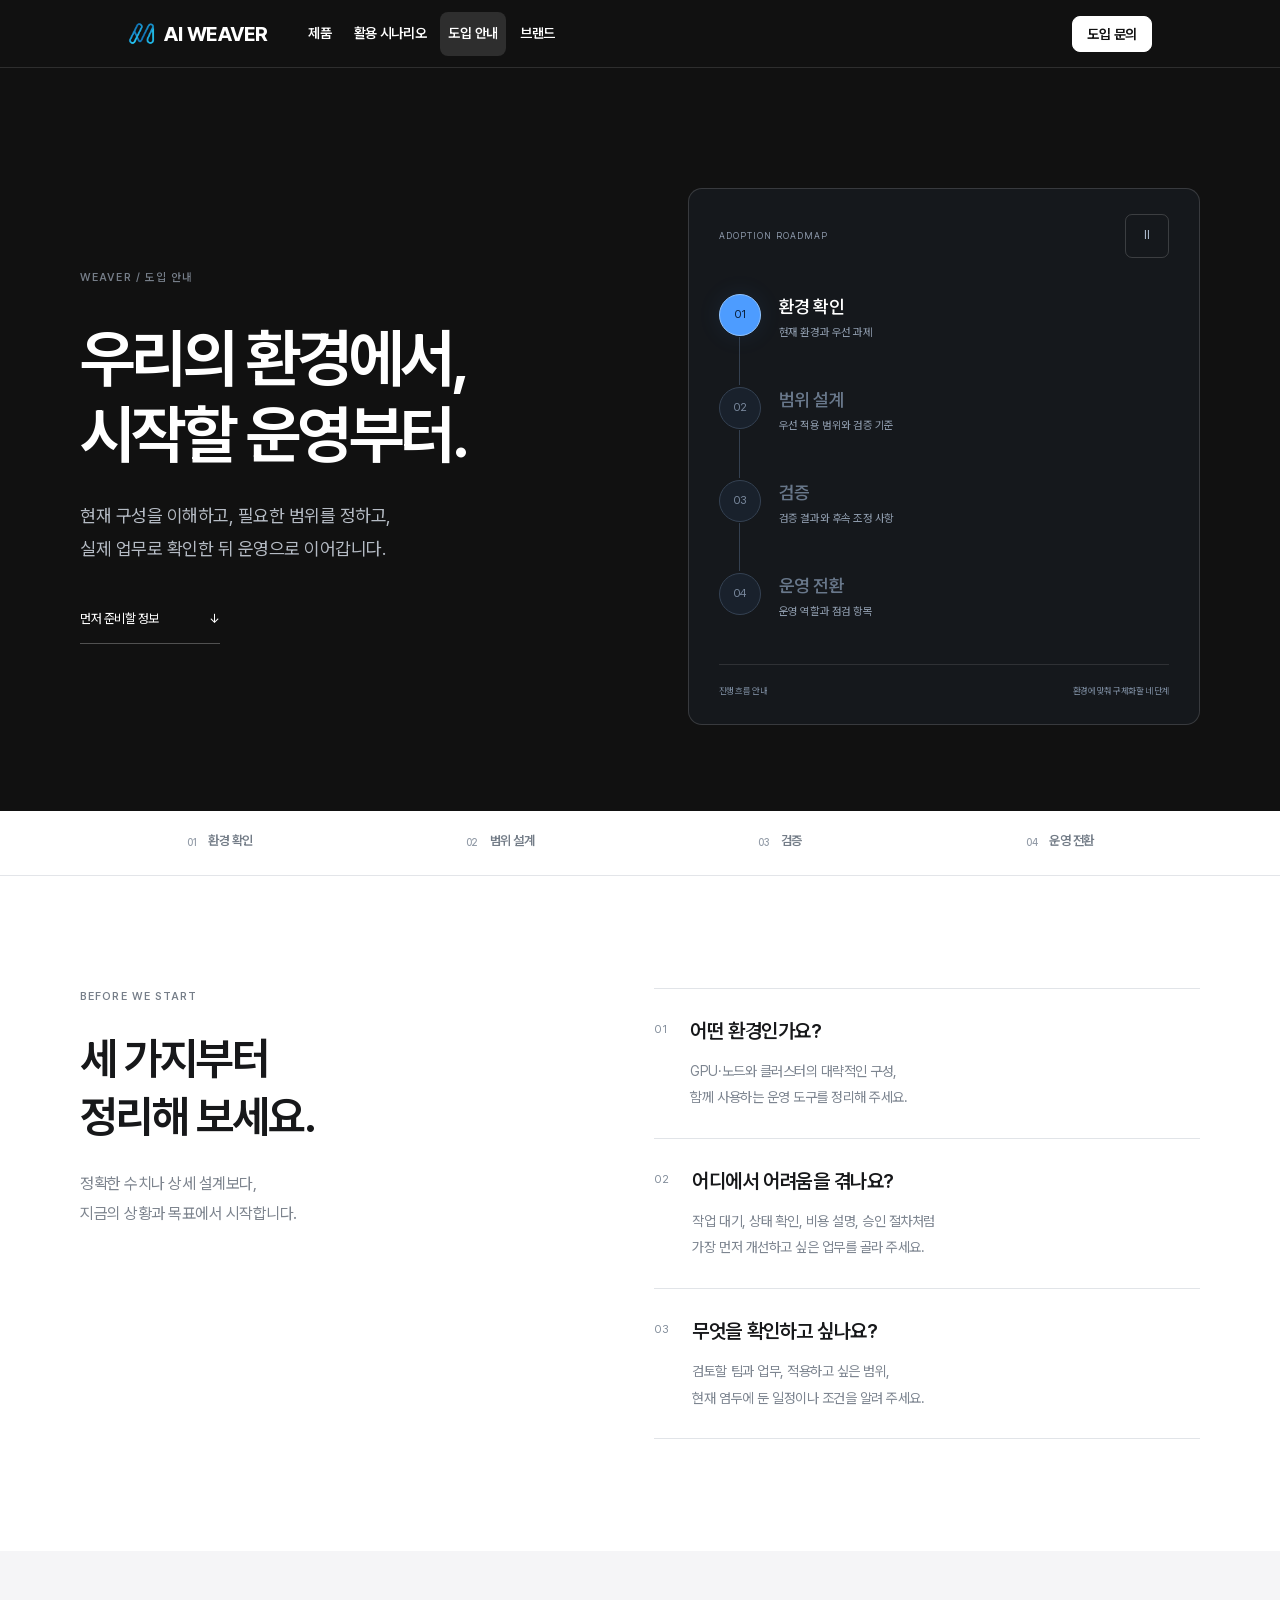
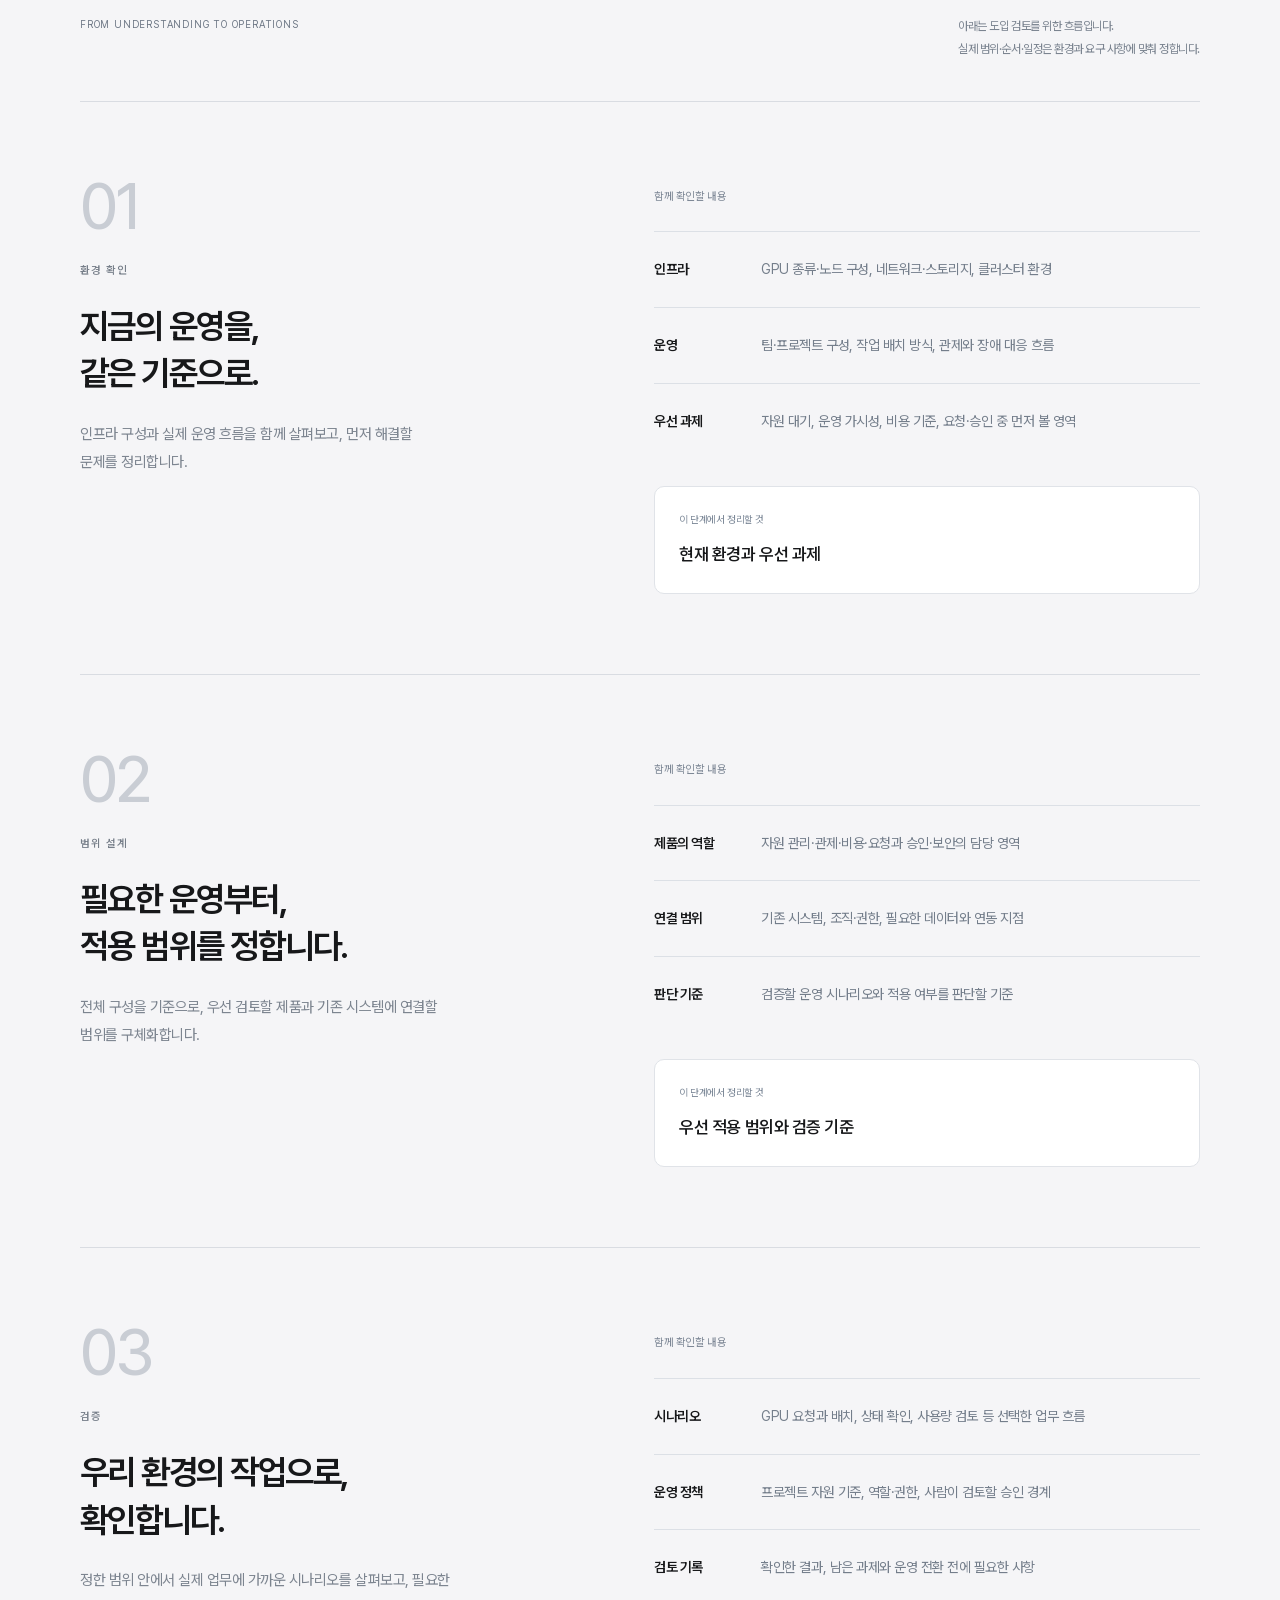
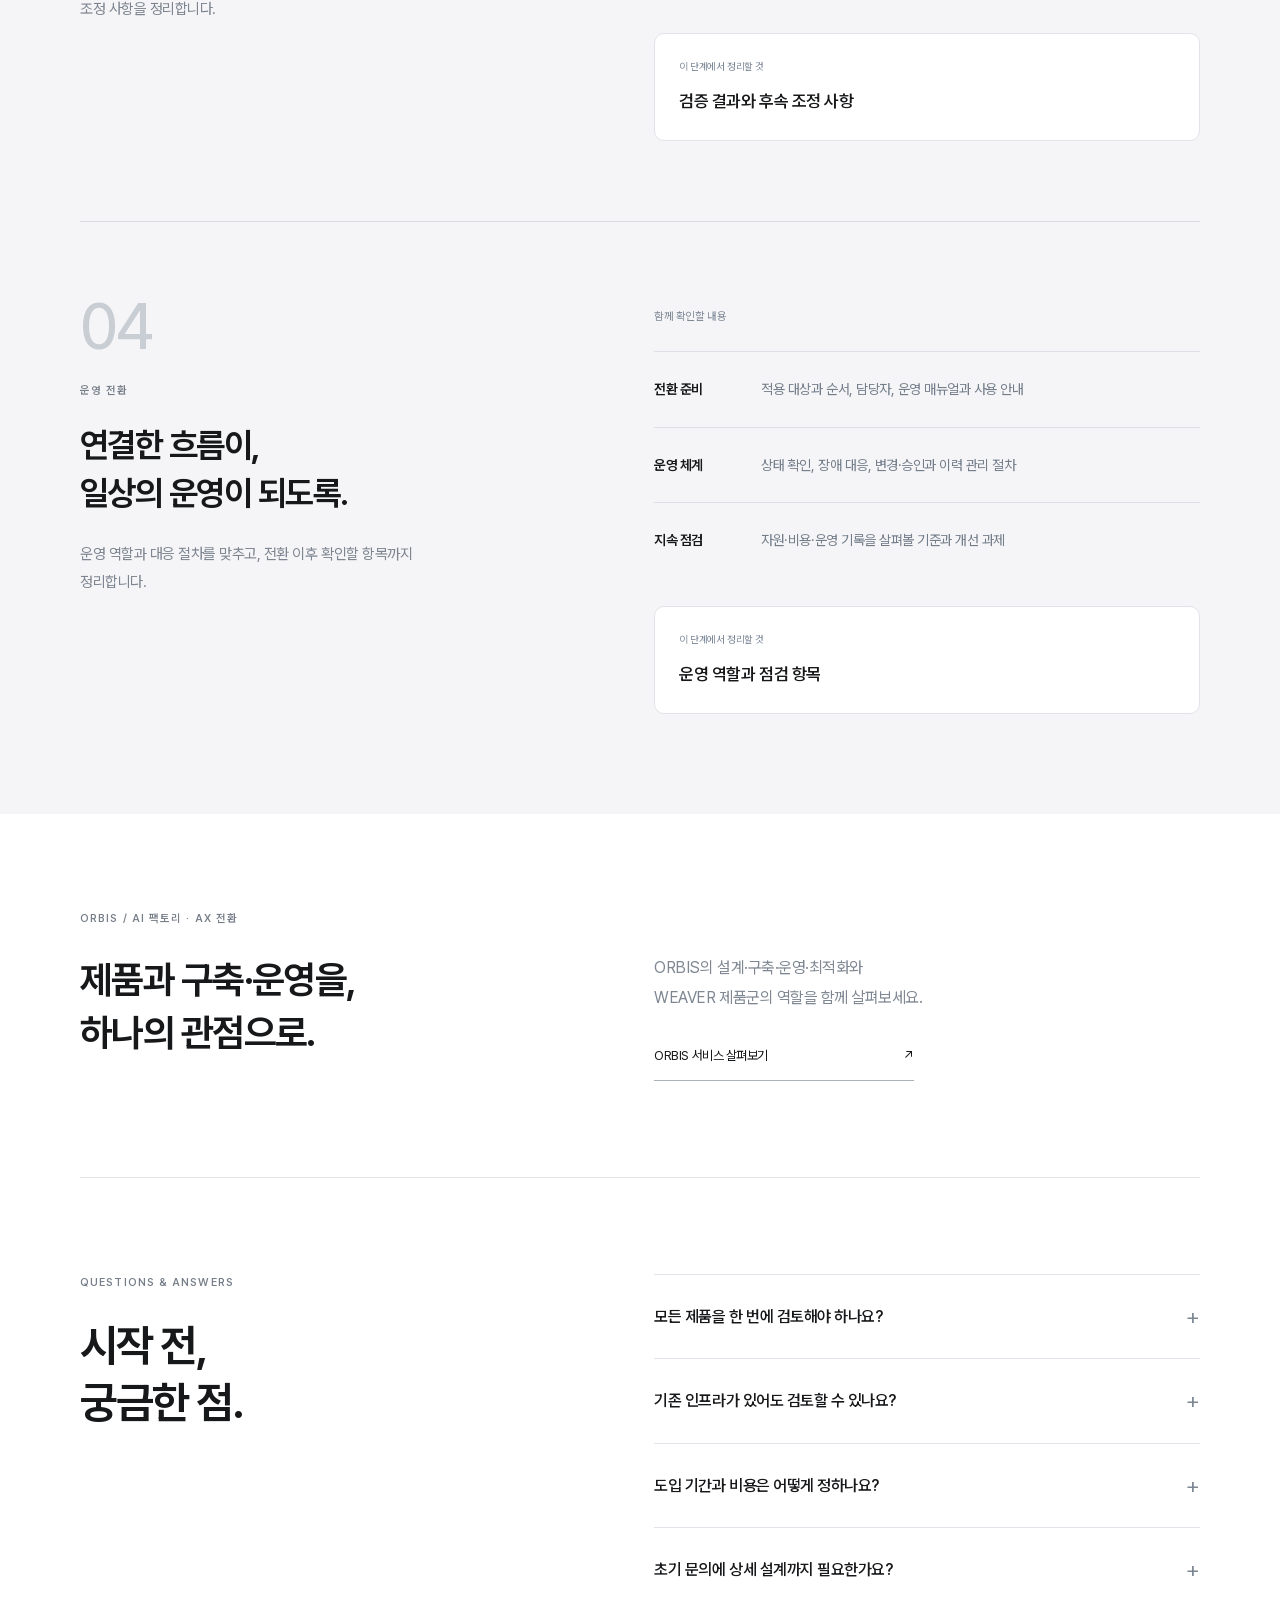
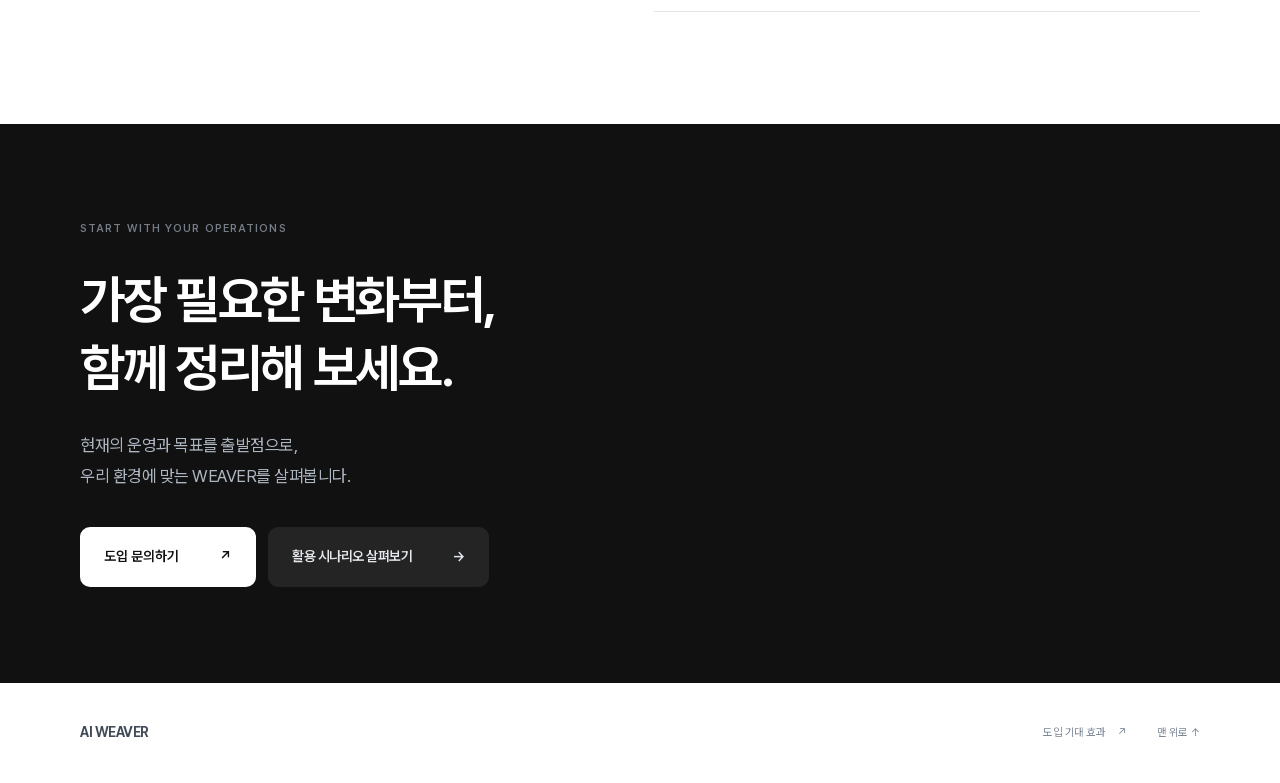
==== adoption.html @ bcd90579 "Add adoption guidance and site-wide navigation Add preparation questions, four adoption review stage" ====
<!doctype html><html lang="ko"><head><meta charset="utf-8"><meta name="viewport" content="width=device-width,initial-scale=1"><meta name="theme-color" content="#111111"><title>도입 안내 — AI WEAVER</title><meta name="description" content="AI WEAVER 도입을 위한 환경 확인, 범위 설계, 검증, 운영 전환. 준비할 정보와 단계별 검토 항목을 확인하세요."><link rel="preload" href="weaver-pretendard.woff2" as="font" type="font/woff2" crossorigin><link rel="stylesheet" href="weaver-products.css?v=7d78c6437e"><style>.adoption-page{background:#fff;color:#17181a;letter-spacing:-.03em}
.adoption-page .guide-container{width:min(1120px,calc(100% - 80px));margin:0 auto}
.adoption-page .guide-eyebrow{display:block;font-size:11px;font-weight:550;line-height:1.7;letter-spacing:.1em;color:#767e89}
.adoption-page h1,.adoption-page h2,.adoption-page h3,.adoption-page p,.adoption-page dd{word-break:keep-all;overflow-wrap:break-word}
.adoption-page .guide-hero{background:#111;color:#fff;padding:188px 0 86px}
.adoption-page .guide-hero>.guide-container{display:grid;grid-template-columns:1.07fr 1fr;gap:60px;align-items:center}
.adoption-page .guide-hero h1{font-size:64px;line-height:1.2;font-weight:650;letter-spacing:-.055em;margin:32px 0 26px;color:#fff}
.adoption-page .guide-hero-copy>p{font-size:18px;line-height:1.85;color:#b5bbc4}
.adoption-page .guide-hero-link{display:inline-flex;align-items:center;gap:50px;font-size:13px;min-height:48px;margin-top:30px;border-bottom:1px solid #ffffff45}
.adoption-page .guide-map{margin:0;padding:25px 30px;border:1px solid #ffffff26;border-radius:14px;background:#15181c;min-width:0}
.adoption-page .guide-map-top{display:flex;justify-content:space-between;align-items:center;gap:20px;color:#8d99ab;font-size:9px;letter-spacing:.12em}
.adoption-page .guide-map button{display:flex;align-items:center;justify-content:center;width:44px;height:44px;border:1px solid #ffffff2a;border-radius:7px;background:transparent;color:#b7c5d8;font-size:12px}
.adoption-page .guide-map button:disabled{cursor:default;opacity:.5}
.adoption-page .guide-map ol{list-style:none;padding:14px 0 20px;margin:0;display:grid}
.adoption-page .guide-map li{display:grid;grid-template-columns:42px 1fr;gap:5px 18px;position:relative;padding:22px 0;min-height:91px;color:#68778a;transition:color .5s}
.adoption-page .guide-map li:not(:last-child):after{content:'';position:absolute;top:65px;bottom:-20px;left:20px;width:1px;background:#344050}
.adoption-page .guide-map li>span{grid-row:1/3;display:grid;place-items:center;width:42px;height:42px;border:1px solid #354253;border-radius:50%;font-size:11px;color:#7b8a9f;background:#19212c;z-index:1;transition:background .5s,color .5s,border-color .5s}
.adoption-page .guide-map li>strong{font-size:18px;font-weight:550;line-height:1.4;align-self:end;transition:color .5s}
.adoption-page .guide-map li>small{font-size:11px;line-height:1.7;color:#8c99aa}
.adoption-page .guide-map li[aria-current]>span{border-color:#91c4ff;background:#4d9cff;color:#081b33;box-shadow:0 0 25px #4d9cff18}
.adoption-page .guide-map li[aria-current]>strong{color:#fff}
.adoption-page .guide-map figcaption{display:flex;justify-content:space-between;gap:16px;padding-top:18px;border-top:1px solid #ffffff1c;font-size:9px;line-height:1.8;color:#78879a}
.adoption-page .guide-toc{position:sticky;top:68px;z-index:35;background:#fff;border-bottom:1px solid #e3e5e9}
.adoption-page .guide-toc>div{display:grid;grid-template-columns:repeat(4,1fr)}
.adoption-page .guide-toc a{display:flex;align-items:center;justify-content:center;gap:12px;min-height:64px;font-size:13px;font-weight:600;border-bottom:2px solid transparent;color:#737c87}
.adoption-page .guide-toc a>span{font-size:10px;font-weight:500;color:#929ba7}
.adoption-page .guide-toc a[aria-current]{border-bottom-color:#111;color:#111}
.adoption-page .guide-prepare{display:grid;grid-template-columns:1fr 1.15fr;gap:100px;padding-top:112px;padding-bottom:112px;scroll-margin-top:160px}
.adoption-page .guide-prepare h2,.adoption-page .guide-faq h2{font-size:44px;font-weight:650;line-height:1.3;letter-spacing:-.045em;margin:24px 0}
.adoption-page .guide-prepare>div>p{font-size:16px;line-height:1.9;color:#7d848e}
.adoption-page .guide-prepare ol{list-style:none;padding:0;margin:0}
.adoption-page .guide-prepare li{display:flex;gap:24px;padding:27px 0;border-top:1px solid #e1e4e8}
.adoption-page .guide-prepare li:last-child{border-bottom:1px solid #e1e4e8}
.adoption-page .guide-prepare li>span{font-size:11px;color:#7f8a98;padding-top:5px}
.adoption-page .guide-prepare h3{font-size:20px;font-weight:600;line-height:1.5;margin:0 0 12px}
.adoption-page .guide-prepare li p{font-size:14px;line-height:1.9;color:#7d8590}
.adoption-page .guide-stages{background:#f5f5f7;padding:64px 0 20px}
.adoption-page .guide-process-meta{display:flex;justify-content:space-between;gap:30px;padding-bottom:40px;border-bottom:1px solid #d9dce2}
.adoption-page .guide-process-meta>span{font-size:10px;line-height:1.8;color:#6e7886;letter-spacing:.08em}
.adoption-page .guide-process-meta>p{font-size:12px;line-height:1.9;color:#7b8490}
.adoption-page .guide-stage{display:grid;grid-template-columns:1fr 1.15fr;gap:100px;padding:72px 0 80px;border-bottom:1px solid #d9dce2;scroll-margin-top:155px;align-items:start}
.adoption-page .guide-stage:last-child{border-bottom:0}
.adoption-page .guide-stage-heading{position:sticky;top:164px;min-width:0}
.adoption-page .guide-number{display:block;font-size:64px;font-weight:450;line-height:1;color:#c9cdd4;letter-spacing:-.05em;margin-bottom:24px}
.adoption-page .guide-stage h2{font-size:34px;line-height:1.4;letter-spacing:-.045em;font-weight:650;margin:22px 0}
.adoption-page .guide-stage-heading>p{font-size:15px;line-height:1.9;color:#7d8590;max-width:370px}
.adoption-page .guide-stage-content{min-width:0;padding-top:8px}
.adoption-page .guide-column-label{font-size:11px;line-height:1.7;color:#7e8896}
.adoption-page .guide-stage dl{margin:24px 0 28px}
.adoption-page .guide-stage dl>div{display:grid;grid-template-columns:85px 1fr;gap:22px;padding:24px 0;border-top:1px solid #dce0e6}
.adoption-page .guide-stage dt{font-size:14px;font-weight:600;line-height:1.9}
.adoption-page .guide-stage dd{font-size:14px;line-height:1.9;color:#747e8b;margin:0}
.adoption-page .guide-outcome{border-radius:10px;background:#fff;border:1px solid #e0e3e8;padding:24px}
.adoption-page .guide-outcome>span{display:block;font-size:10px;color:#7e8a99;line-height:1.7;margin-bottom:12px}
.adoption-page .guide-outcome>strong{font-size:17px;font-weight:550;line-height:1.7}
.adoption-page .guide-service{padding-top:96px;padding-bottom:96px;border-bottom:1px solid #e2e4e8}
.adoption-page .guide-service>div{display:grid;grid-template-columns:1fr 1.15fr;gap:20px 100px;margin-top:24px;align-items:start}
.adoption-page .guide-service h2{grid-row:1/3;font-size:38px;line-height:1.4;letter-spacing:-.045em;font-weight:650}
.adoption-page .guide-service p{font-size:16px;line-height:1.9;color:#7e8792}
.adoption-page .guide-service a{display:flex;justify-content:space-between;align-items:center;gap:24px;font-size:13px;min-height:48px;max-width:260px;border-bottom:1px solid #aab2bd}
.adoption-page .guide-faq{display:grid;grid-template-columns:1fr 1.15fr;gap:100px;padding-top:96px;padding-bottom:112px}
.adoption-page .guide-faq details{border-top:1px solid #e1e4e9}
.adoption-page .guide-faq details:last-child{border-bottom:1px solid #e1e4e9}
.adoption-page .guide-faq summary{display:flex;align-items:center;justify-content:space-between;gap:24px;min-height:80px;list-style:none;padding:22px 0;font-size:16px;line-height:1.7;font-weight:550}
.adoption-page .guide-faq summary::-webkit-details-marker{display:none}
.adoption-page .guide-faq summary>span{font-size:23px;font-weight:350;color:#7d8794;flex:none}
.adoption-page .guide-faq details[open] summary>span{transform:rotate(45deg)}
.adoption-page .guide-faq details>p{font-size:14px;line-height:1.95;color:#7d8693;padding:0 30px 28px 0}
.adoption-page .guide-ending{background:#111;color:#fff;padding:96px 0}
.adoption-page .guide-ending h2{font-size:52px;font-weight:650;line-height:1.3;letter-spacing:-.045em;margin:28px 0}
.adoption-page .guide-ending p{font-size:17px;line-height:1.85;color:#aeb6c1}
.adoption-page .guide-ending>div>div{display:flex;gap:12px;flex-wrap:wrap;margin-top:34px}
.adoption-page .guide-ending button,.adoption-page .guide-ending a{display:flex;align-items:center;justify-content:space-between;gap:40px;padding:18px 24px;border:0;border-radius:10px;min-height:60px;font-size:14px;line-height:1.7;font-weight:600}
.adoption-page .guide-ending button{background:#fff;color:#111}
.adoption-page .guide-ending a{background:#ffffff14;color:#e4e8ed}
.adoption-page .guide-footer{display:flex;align-items:center;gap:30px;padding-top:28px;padding-bottom:28px;color:#7c8795;font-size:11px}
.adoption-page .guide-footer>a{display:flex;align-items:center;gap:12px;min-height:44px}
.adoption-page .guide-footer>a:first-child{font-size:14px;font-weight:650;color:#414b58;margin-right:auto}
.adoption-page a:focus-visible,.adoption-page button:focus-visible,.adoption-page summary:focus-visible{outline:2px solid #4d9cff;outline-offset:4px}
.adoption-page [data-guide-motion=paused] li,.adoption-page [data-guide-motion=paused] li>span,.adoption-page [data-guide-motion=paused] li>strong{transition:none}
@media(max-width:1100px){.adoption-page .guide-hero>.guide-container{gap:32px}.adoption-page .guide-hero h1{font-size:51px}.adoption-page .guide-hero-copy>p{font-size:16px}.adoption-page .guide-map{padding:20px}.adoption-page .guide-prepare,.adoption-page .guide-stage,.adoption-page .guide-service>div,.adoption-page .guide-faq{gap:45px}.adoption-page .guide-stage h2{font-size:30px}.adoption-page .guide-stage dl>div{grid-template-columns:75px 1fr;gap:15px}.adoption-page .guide-service h2{font-size:32px}}
@media(max-width:834px){.adoption-page .guide-container{width:calc(100% - 40px)}.adoption-page .guide-hero{padding:126px 0 44px}.adoption-page .guide-hero>.guide-container{grid-template-columns:1fr;gap:42px}.adoption-page .guide-hero h1{font-size:clamp(36px,9.5vw,60px);margin:26px 0 24px}.adoption-page .guide-hero-copy>p{font-size:15px;line-height:1.9}.adoption-page .guide-eyebrow{font-size:10px}.adoption-page .guide-hero-link{margin-top:22px;font-size:12px}.adoption-page .guide-map{padding:20px 22px}.adoption-page .guide-map ol{padding:8px 0 18px}.adoption-page .guide-map li{padding:18px 0;min-height:84px}.adoption-page .guide-map li:not(:last-child):after{top:60px;bottom:-16px}.adoption-page .guide-map li>strong{font-size:17px}.adoption-page .guide-map li>small{font-size:11px}.adoption-page .guide-map figcaption{font-size:9px;gap:12px}.adoption-page .guide-toc{top:54px}.adoption-page .guide-toc a{min-height:54px;gap:6px;font-size:11px;white-space:nowrap}.adoption-page .guide-toc a>span{font-size:8px}.adoption-page .guide-prepare{grid-template-columns:1fr;gap:32px;padding-top:64px;padding-bottom:64px;scroll-margin-top:130px}.adoption-page .guide-prepare h2,.adoption-page .guide-faq h2{font-size:34px;margin:22px 0}.adoption-page .guide-prepare>div>p{font-size:14px}.adoption-page .guide-prepare li{gap:18px;padding:24px 0}.adoption-page .guide-prepare h3{font-size:18px}.adoption-page .guide-prepare li p{font-size:13px}.adoption-page .guide-prepare li p br{display:none}.adoption-page .guide-stages{padding:36px 0 0}.adoption-page .guide-process-meta{flex-direction:column;gap:18px;padding-bottom:30px}.adoption-page .guide-process-meta>span{font-size:8px}.adoption-page .guide-process-meta>p{font-size:11px}.adoption-page .guide-stage{grid-template-columns:1fr;gap:30px;padding:48px 0 56px;scroll-margin-top:130px}.adoption-page .guide-stage-heading{position:static}.adoption-page .guide-number{font-size:48px;margin-bottom:20px}.adoption-page .guide-stage h2{font-size:30px;margin:18px 0}.adoption-page .guide-stage-heading>p{font-size:14px;max-width:none}.adoption-page .guide-stage-content{padding:0}.adoption-page .guide-column-label{font-size:10px}.adoption-page .guide-stage dl{margin:18px 0 20px}.adoption-page .guide-stage dl>div{grid-template-columns:69px 1fr;gap:18px;padding:20px 0}.adoption-page .guide-stage dt,.adoption-page .guide-stage dd{font-size:13px}.adoption-page .guide-outcome{padding:21px}.adoption-page .guide-outcome>strong{font-size:15px}.adoption-page .guide-service{padding-top:64px;padding-bottom:64px}.adoption-page .guide-service>div{grid-template-columns:1fr;gap:24px;margin-top:22px}.adoption-page .guide-service h2{grid-row:auto;font-size:30px}.adoption-page .guide-service p{font-size:14px}.adoption-page .guide-service a{font-size:12px;min-height:44px;width:100%;max-width:260px}.adoption-page .guide-faq{grid-template-columns:1fr;gap:18px;padding-top:64px;padding-bottom:64px}.adoption-page .guide-faq summary{font-size:15px;gap:20px;min-height:76px;padding:21px 0}.adoption-page .guide-faq details>p{font-size:13px;padding-right:15px}.adoption-page .guide-ending{padding:64px 0}.adoption-page .guide-ending h2{font-size:34px;margin:26px 0}.adoption-page .guide-ending p{font-size:15px}.adoption-page .guide-ending>div>div{flex-direction:column;gap:10px;margin-top:28px}.adoption-page .guide-ending button,.adoption-page .guide-ending a{font-size:13px;width:100%}.adoption-page .guide-footer{flex-wrap:wrap;gap:12px 20px;padding-top:20px;padding-bottom:20px}.adoption-page .guide-footer>a:first-child{flex-basis:100%}.adoption-page .guide-footer>a:last-child{margin-left:auto}}
@media(min-width:835px) and (max-height:650px){.adoption-page .guide-stage-heading{position:static}}
@media(max-width:370px){.adoption-page .guide-hero h1{font-size:34px}.adoption-page .guide-hero-copy>p{font-size:14px}.adoption-page .guide-map{padding:18px}.adoption-page .guide-map li{gap:5px 14px}.adoption-page .guide-map li>small{font-size:10px}.adoption-page .guide-map figcaption{font-size:8px}.adoption-page .guide-toc a{font-size:10px;gap:5px}.adoption-page .guide-stage h2,.adoption-page .guide-service h2{font-size:27px}.adoption-page .guide-ending h2{font-size:30px}.adoption-page .guide-stage dl>div{grid-template-columns:62px 1fr;gap:12px}}
@media(prefers-reduced-motion:reduce){.adoption-page *{scroll-behavior:auto!important;transition:none!important}}
</style><script src="weaver-anime.js" defer></script><script src="weaver-products.js?v=7d78c6437e" defer></script></head><body class="product-page detail-layout adoption-page"><a class="skip-link" href="#guide-main">본문으로 건너뛰기</a><header class="product-header weaver-gnb" data-weaver-gnb>
 <div class="weaver-gnb-bar"><a class="weaver-gnb-logo" href="./?v=7d78c6437e" aria-label="AI WEAVER 홈"><img src="weaver-logo.svg" alt=""><span>AI WEAVER</span></a>
 <nav class="weaver-gnb-triggers" aria-label="주 메뉴"><button type="button" class="weaver-gnb-toggle" aria-expanded="false" aria-controls="weaver-product-menu" aria-label="제품 메뉴 열기"><span>제품</span><svg viewBox="0 0 24 24" aria-hidden="true"><path d="M5 7h14M5 12h14M5 17h14"/></svg></button><a class="weaver-gnb-scenarios" href="scenarios.html?v=7d78c6437e">활용 시나리오</a><a class="weaver-gnb-adoption" href="adoption.html?v=7d78c6437e" aria-current="page">도입 안내</a><a class="weaver-gnb-brand" href="brand.html?v=7d78c6437e">브랜드</a></nav><button type="button" class="weaver-gnb-inquiry" data-inquiry>도입 문의</button></div>
 <button class="weaver-gnb-backdrop" aria-label="제품 메뉴 닫기" tabindex="-1" hidden></button>
 <div class="weaver-gnb-panel" id="weaver-product-menu" hidden><div class="weaver-gnb-content"><div class="weaver-gnb-mobile-explore"><a href="scenarios.html?v=7d78c6437e">활용 시나리오 <span aria-hidden="true">↗</span></a><a href="adoption.html?v=7d78c6437e">도입 안내 <span aria-hidden="true">↗</span></a></div><div class="weaver-gnb-primary"><h3>Products</h3><a href="product-fractos.html?v=7d78c6437e"><span>GPU 자원 관리</span><small>FRACTOS</small></a><a href="product-fabrix.html?v=7d78c6437e"><span>인프라 통합 관제</span><small>FABRIX</small></a><a href="product-stratos.html?v=7d78c6437e"><span>사용량·비용 관리</span><small>STRATOS</small></a><a href="product-agentic.html?v=7d78c6437e"><span>운영 요청·승인</span><small>Agentic AI</small></a><a href="product-security.html?v=7d78c6437e"><span>인프라 보안</span><small>AI 보안</small></a><a href="product-orbis.html?v=7d78c6437e"><span>AI 팩토리 구축</span><small>ORBIS</small></a></div><div class="weaver-gnb-groups"><section class="weaver-gnb-group" aria-labelledby="gnb-fractos"><h3 id="gnb-fractos">FRACTOS</h3><a href="product-fractos.html?v=7d78c6437e#feature-1">GPU 할당·회수</a><a href="product-fractos.html?v=7d78c6437e#feature-2">작업·대기열 관리</a><a href="product-fractos.html?v=7d78c6437e#feature-3">프로젝트 자원 보장</a></section><section class="weaver-gnb-group" aria-labelledby="gnb-fabrix"><h3 id="gnb-fabrix">FABRIX</h3><a href="product-fabrix.html?v=7d78c6437e#feature-1">클러스터 상태 보기</a><a href="product-fabrix.html?v=7d78c6437e#feature-2">문제·조치 연결</a><a href="product-fabrix.html?v=7d78c6437e#feature-3">운영 대상 탐색</a></section><section class="weaver-gnb-group" aria-labelledby="gnb-stratos"><h3 id="gnb-stratos">STRATOS</h3><a href="product-stratos.html?v=7d78c6437e#feature-1">GPU 사용량·비용</a><a href="product-stratos.html?v=7d78c6437e#feature-2">프로젝트 예산</a><a href="product-stratos.html?v=7d78c6437e#feature-3">GPU별 단가 설정</a></section><section class="weaver-gnb-group" aria-labelledby="gnb-agentic"><h3 id="gnb-agentic">Agentic AI</h3><a href="product-agentic.html?v=7d78c6437e#feature-1">요청과 작업 제안</a><a href="product-agentic.html?v=7d78c6437e#feature-2">검토·승인 흐름</a><a href="product-agentic.html?v=7d78c6437e#feature-3">역할·실행 범위</a></section><section class="weaver-gnb-group" aria-labelledby="gnb-security"><h3 id="gnb-security">AI 보안</h3><a href="product-security.html?v=7d78c6437e#feature-1">DPU 무결성 확인</a><a href="product-security.html?v=7d78c6437e#feature-2">대상별 보호 상태</a><a href="product-security.html?v=7d78c6437e#feature-3">변경·승인 기록</a></section><section class="weaver-gnb-group" aria-labelledby="gnb-orbis"><h3 id="gnb-orbis">ORBIS</h3><a href="product-orbis.html?v=7d78c6437e#feature-1">요구 분석·설계</a><a href="product-orbis.html?v=7d78c6437e#feature-2">구축 이후 운영</a><a href="product-orbis.html?v=7d78c6437e#feature-3">운영 개선·AX 전환</a></section></div><a class="weaver-gnb-mobile-brand" href="brand.html?v=7d78c6437e">WEAVER 브랜드 <span aria-hidden="true">↗</span></a></div></div>
 </header><main id="guide-main"><section class="guide-hero"><div class="guide-container"><div class="guide-hero-copy"><span class="guide-eyebrow">WEAVER / 도입 안내</span><h1>우리의 환경에서,<br>시작할 운영부터.</h1><p>현재 구성을 이해하고, 필요한 범위를 정하고,<br>실제 업무로 확인한 뒤 운영으로 이어갑니다.</p><a class="guide-hero-link" href="#prepare">먼저 준비할 정보 <span aria-hidden="true">↓</span></a></div><figure class="guide-map" aria-label="환경 확인, 범위 설계, 검증, 운영 전환의 검토 흐름" data-guide-map data-guide-motion="offscreen"><div class="guide-map-top"><span>ADOPTION ROADMAP</span><button type="button" data-guide-motion-toggle aria-pressed="false" aria-label="안내 모션 정지">Ⅱ</button></div><ol><li data-guide-phase="0" aria-current="step"><span>01</span><strong>환경 확인</strong><small>현재 환경과 우선 과제</small></li><li data-guide-phase="1"><span>02</span><strong>범위 설계</strong><small>우선 적용 범위와 검증 기준</small></li><li data-guide-phase="2"><span>03</span><strong>검증</strong><small>검증 결과와 후속 조정 사항</small></li><li data-guide-phase="3"><span>04</span><strong>운영 전환</strong><small>운영 역할과 점검 항목</small></li></ol><figcaption><span data-guide-mode>진행 흐름 안내</span><span>환경에 맞춰 구체화할 네 단계</span></figcaption></figure></div></section><nav class="guide-toc" aria-label="도입 단계 목차"><div class="guide-container"><a href="#understand"><span>01</span>환경 확인</a><a href="#scope"><span>02</span>범위 설계</a><a href="#validate"><span>03</span>검증</a><a href="#operate"><span>04</span>운영 전환</a></div></nav><section class="guide-prepare guide-container" id="prepare" aria-labelledby="prepare-title"><div><span class="guide-eyebrow">BEFORE WE START</span><h2 id="prepare-title">세 가지부터<br>정리해 보세요.</h2><p>정확한 수치나 상세 설계보다,<br>지금의 상황과 목표에서 시작합니다.</p></div><ol><li><span>01</span><div><h3>어떤 환경인가요?</h3><p>GPU·노드와 클러스터의 대략적인 구성,<br>함께 사용하는 운영 도구를 정리해 주세요.</p></div></li><li><span>02</span><div><h3>어디에서 어려움을 겪나요?</h3><p>작업 대기, 상태 확인, 비용 설명, 승인 절차처럼<br>가장 먼저 개선하고 싶은 업무를 골라 주세요.</p></div></li><li><span>03</span><div><h3>무엇을 확인하고 싶나요?</h3><p>검토할 팀과 업무, 적용하고 싶은 범위,<br>현재 염두에 둔 일정이나 조건을 알려 주세요.</p></div></li></ol></section><div class="guide-stages"><div class="guide-container"><div class="guide-process-meta"><span>FROM UNDERSTANDING TO OPERATIONS</span><p>아래는 도입 검토를 위한 흐름입니다.<br>실제 범위·순서·일정은 환경과 요구 사항에 맞춰 정합니다.</p></div><section class="guide-stage" id="understand" aria-labelledby="guide-understand"><div class="guide-stage-heading"><span class="guide-number">01</span><span class="guide-eyebrow">환경 확인</span><h2 id="guide-understand">지금의 운영을,<br>같은 기준으로.</h2><p>인프라 구성과 실제 운영 흐름을 함께 살펴보고, 먼저 해결할 문제를 정리합니다.</p></div><div class="guide-stage-content"><span class="guide-column-label">함께 확인할 내용</span><dl><div><dt>인프라</dt><dd>GPU 종류·노드 구성, 네트워크·스토리지, 클러스터 환경</dd></div><div><dt>운영</dt><dd>팀·프로젝트 구성, 작업 배치 방식, 관제와 장애 대응 흐름</dd></div><div><dt>우선 과제</dt><dd>자원 대기, 운영 가시성, 비용 기준, 요청·승인 중 먼저 볼 영역</dd></div></dl><div class="guide-outcome"><span>이 단계에서 정리할 것</span><strong>현재 환경과 우선 과제</strong></div></div></section><section class="guide-stage" id="scope" aria-labelledby="guide-scope"><div class="guide-stage-heading"><span class="guide-number">02</span><span class="guide-eyebrow">범위 설계</span><h2 id="guide-scope">필요한 운영부터,<br>적용 범위를 정합니다.</h2><p>전체 구성을 기준으로, 우선 검토할 제품과 기존 시스템에 연결할 범위를 구체화합니다.</p></div><div class="guide-stage-content"><span class="guide-column-label">함께 확인할 내용</span><dl><div><dt>제품의 역할</dt><dd>자원 관리·관제·비용·요청과 승인·보안의 담당 영역</dd></div><div><dt>연결 범위</dt><dd>기존 시스템, 조직·권한, 필요한 데이터와 연동 지점</dd></div><div><dt>판단 기준</dt><dd>검증할 운영 시나리오와 적용 여부를 판단할 기준</dd></div></dl><div class="guide-outcome"><span>이 단계에서 정리할 것</span><strong>우선 적용 범위와 검증 기준</strong></div></div></section><section class="guide-stage" id="validate" aria-labelledby="guide-validate"><div class="guide-stage-heading"><span class="guide-number">03</span><span class="guide-eyebrow">검증</span><h2 id="guide-validate">우리 환경의 작업으로,<br>확인합니다.</h2><p>정한 범위 안에서 실제 업무에 가까운 시나리오를 살펴보고, 필요한 조정 사항을 정리합니다.</p></div><div class="guide-stage-content"><span class="guide-column-label">함께 확인할 내용</span><dl><div><dt>시나리오</dt><dd>GPU 요청과 배치, 상태 확인, 사용량 검토 등 선택한 업무 흐름</dd></div><div><dt>운영 정책</dt><dd>프로젝트 자원 기준, 역할·권한, 사람이 검토할 승인 경계</dd></div><div><dt>검토 기록</dt><dd>확인한 결과, 남은 과제와 운영 전환 전에 필요한 사항</dd></div></dl><div class="guide-outcome"><span>이 단계에서 정리할 것</span><strong>검증 결과와 후속 조정 사항</strong></div></div></section><section class="guide-stage" id="operate" aria-labelledby="guide-operate"><div class="guide-stage-heading"><span class="guide-number">04</span><span class="guide-eyebrow">운영 전환</span><h2 id="guide-operate">연결한 흐름이,<br>일상의 운영이 되도록.</h2><p>운영 역할과 대응 절차를 맞추고, 전환 이후 확인할 항목까지 정리합니다.</p></div><div class="guide-stage-content"><span class="guide-column-label">함께 확인할 내용</span><dl><div><dt>전환 준비</dt><dd>적용 대상과 순서, 담당자, 운영 매뉴얼과 사용 안내</dd></div><div><dt>운영 체계</dt><dd>상태 확인, 장애 대응, 변경·승인과 이력 관리 절차</dd></div><div><dt>지속 점검</dt><dd>자원·비용·운영 기록을 살펴볼 기준과 개선 과제</dd></div></dl><div class="guide-outcome"><span>이 단계에서 정리할 것</span><strong>운영 역할과 점검 항목</strong></div></div></section></div></div><section class="guide-service guide-container" aria-labelledby="guide-service-title"><span class="guide-eyebrow">ORBIS / AI 팩토리 · AX 전환</span><div><h2 id="guide-service-title">제품과 구축·운영을,<br>하나의 관점으로.</h2><p>ORBIS의 설계·구축·운영·최적화와<br>WEAVER 제품군의 역할을 함께 살펴보세요.</p><a href="product-orbis.html?v=7d78c6437e">ORBIS 서비스 살펴보기 <span aria-hidden="true">↗</span></a></div></section><section class="guide-faq guide-container" aria-labelledby="guide-faq-title"><div><span class="guide-eyebrow">QUESTIONS & ANSWERS</span><h2 id="guide-faq-title">시작 전,<br>궁금한 점.</h2></div><div><details><summary>모든 제품을 한 번에 검토해야 하나요?<span aria-hidden="true">+</span></summary><p>먼저 해결할 운영 과제를 기준으로 필요한 제품의 역할과 연결 범위를 살펴보세요. 자원 관리, 관제, 비용, 요청·승인, 보안 중 우선할 영역을 정한 뒤 전체 구성과의 관계를 검토할 수 있습니다.</p></details><details><summary>기존 인프라가 있어도 검토할 수 있나요?<span aria-hidden="true">+</span></summary><p>현재 GPU·노드·클러스터 구성과 운영 도구를 먼저 정리해 주세요. 해당 환경에서 필요한 연결 지점과 적용 가능 범위를 확인하는 출발점이 됩니다.</p></details><details><summary>도입 기간과 비용은 어떻게 정하나요?<span aria-hidden="true">+</span></summary><p>인프라 규모, 선택한 제품과 연동 범위, 검증할 항목, 구축·운영 지원 범위를 기준으로 검토합니다. 구체적인 일정과 비용은 적용 범위를 정하는 과정에서 협의합니다.</p></details><details><summary>초기 문의에 상세 설계까지 필요한가요?<span aria-hidden="true">+</span></summary><p>현재 구성의 개요와 가장 불편한 운영, 먼저 개선하고 싶은 목표부터 정리하면 됩니다. 아직 정하지 못한 항목은 환경 확인 단계에서 함께 구체화할 수 있습니다.</p></details></div></section><section class="guide-ending"><div class="guide-container"><span class="guide-eyebrow">START WITH YOUR OPERATIONS</span><h2>가장 필요한 변화부터,<br>함께 정리해 보세요.</h2><p>현재의 운영과 목표를 출발점으로,<br>우리 환경에 맞는 WEAVER를 살펴봅니다.</p><div><button type="button" data-inquiry>도입 문의하기 <span aria-hidden="true">↗</span></button><a href="scenarios.html?v=7d78c6437e">활용 시나리오 살펴보기 <span aria-hidden="true">→</span></a></div></div></section></main><footer class="guide-footer guide-container"><a href="./?v=7d78c6437e">AI WEAVER</a><a href="./?v=7d78c6437e#effects">도입 기대 효과 <span aria-hidden="true">↗</span></a><a href="#guide-main">맨 위로 ↑</a></footer><script>(() => {
 'use strict';
 function initializeGuide(){
  const map=document.querySelector('[data-guide-map]');if(!map)return;
  const control=map.querySelector('[data-guide-motion-toggle]'),mode=map.querySelector('[data-guide-mode]'),steps=[...map.querySelectorAll('[data-guide-phase]')];
  const reduced=matchMedia('(prefers-reduced-motion: reduce)');let paused=false,visible=false,phase=0;
  const timer=window.anime?.createTimer({autoplay:false,duration:3600,loop:true,onLoop:()=>{phase=(phase+1)%steps.length;steps.forEach((el,i)=>{if(i===phase)el.setAttribute('aria-current','step');else el.removeAttribute('aria-current');});map.dataset.guidePhase=String(phase);}});
  function sync(){const active=!!timer&&visible&&!paused&&!reduced.matches&&!document.hidden;active?timer.resume():timer?.pause();map.dataset.guideMotion=reduced.matches?'static':paused?'paused':active?'auto':'offscreen';mode.textContent=reduced.matches?'진행 흐름 안내':paused?'안내 모션 정지':'진행 흐름 안내';control.disabled=reduced.matches||!timer;control.setAttribute('aria-pressed',String(paused||reduced.matches));control.setAttribute('aria-label',paused?'안내 모션 재생':'안내 모션 정지');control.textContent=paused?'▷':'Ⅱ';}
  new IntersectionObserver(entries=>{visible=entries[0].isIntersecting;sync();},{threshold:.25}).observe(map);
  control.addEventListener('click',()=>{paused=!paused;sync();});document.addEventListener('visibilitychange',sync);reduced.addEventListener('change',sync);sync();
  const links=[...document.querySelectorAll('.guide-toc a')],sections=links.map(a=>document.querySelector(a.getAttribute('href')));let queued=false;
  function markSection(){queued=false;const line=innerWidth<=834?155:185;let selected=-1;sections.forEach((el,i)=>{if(el.getBoundingClientRect().top<=line)selected=i;});if(sections.at(-1).getBoundingClientRect().bottom<line)selected=-1;links.forEach((a,i)=>{if(i===selected)a.setAttribute('aria-current','location');else a.removeAttribute('aria-current');});}
  function queue(){if(!queued){queued=true;requestAnimationFrame(markSection);}}
  addEventListener('scroll',queue,{passive:true});addEventListener('resize',queue);markSection();
 }
 if(document.readyState==='loading')document.addEventListener('DOMContentLoaded',initializeGuide,{once:true});else initializeGuide();
})();
</script></body></html>
---- weaver-products.css ----
@font-face{font-family:Pretendard;src:url(weaver-pretendard.woff2) format('woff2');font-weight:100 900;font-display:swap}
:root{--black:#080a0c;--white:#f4f2ed;--paper:#eeede7;--ink:#17201e;--muted:#68716c;--line:#d2d7ce;--inset:clamp(24px,5.5vw,100px);--accent:#4d9cff}
*{box-sizing:border-box}html{scroll-behavior:smooth;scroll-padding-top:150px}body{margin:0;background:var(--white);color:var(--ink);font-family:Pretendard,Arial,sans-serif;-webkit-font-smoothing:antialiased}h1,h2,h3,h4,p,figure,ol,ul{margin:0}a{color:inherit;text-decoration:none}button,summary{font:inherit;cursor:pointer}button{color:inherit}svg{fill:currentColor}button,a,summary{-webkit-tap-highlight-color:transparent}button:focus-visible,a:focus-visible,summary:focus-visible{outline:2px solid var(--accent);outline-offset:5px}button{border-radius:0}img{max-width:100%}.skip-link{position:fixed;top:-100px;left:20px;z-index:100;background:var(--white);padding:14px}.skip-link:focus{top:10px}
.product-header{height:76px;position:sticky;top:0;z-index:30;background:var(--black);color:var(--white);padding:0 var(--inset);display:flex;align-items:center;justify-content:space-between;border-bottom:1px solid #ffffff18}.site-logo{display:flex;align-items:center;gap:10px;font-size:19px;font-weight:750;letter-spacing:-.035em}.site-logo img{width:33px;height:30px;object-fit:contain}.product-header nav{display:flex;align-items:center;gap:28px;font-size:11px}.product-header nav>a,.product-menu summary{min-height:44px;display:flex;align-items:center}.product-menu summary{gap:12px;list-style:none}.product-menu summary::-webkit-details-marker{display:none}.product-menu[open] summary>span{rotate:180deg}.product-menu{position:relative}.product-dropdown{position:absolute;right:-66px;top:54px;width:345px;background:#101417;border:1px solid #ffffff25;padding:10px;box-shadow:0 20px 65px #0006}.product-dropdown a{display:grid;grid-template-columns:34px 1fr 15px;align-items:center;gap:12px;min-height:64px;padding:10px}.product-dropdown a:hover,.product-dropdown a[aria-current]{background:#ffffff08}.product-dropdown svg{width:31px;height:31px;color:var(--c)}.product-dropdown b{font-size:12px;font-weight:550;color:var(--white)}.product-dropdown small{display:block;color:#a2aaa5;font-size:9px;margin-top:6px}.menu-arrow{color:#a2aaa5}
.product-hero{background:var(--black);color:var(--white);padding:30px var(--inset) 24px;overflow:hidden}.hero-topline{display:flex;justify-content:space-between;font-size:9px;letter-spacing:.15em;color:#8e9992}.product-hero-grid{display:grid;grid-template-columns:1.02fr 1fr;align-items:center;gap:45px;min-height:690px;padding:25px 0 35px}.product-name{display:flex;align-items:center;gap:13px;font-size:23px;font-weight:650;letter-spacing:-.035em}.product-name svg{width:38px;height:38px;color:var(--accent)}.product-role{font-size:12px;color:#aab4ac;line-height:1.6;margin-top:11px}.hero-copy h1{font-size:clamp(44px,4.65vw,78px);font-weight:600;line-height:1.17;letter-spacing:-.063em;margin-top:35px}.hero-lead{font-size:14px;line-height:1.9;color:#a6b0a8;letter-spacing:-.015em;margin-top:28px}.product-cta{display:inline-flex;align-items:center;gap:38px;min-height:48px;font-size:12px;border-bottom:1px solid #ffffff55;margin-top:25px}.product-cta span{font-size:21px}.hero-bottom{border-top:1px solid #ffffff24;display:flex;align-items:center;justify-content:space-between;gap:24px;min-height:69px;padding-top:15px}.hero-bottom>span{font-size:8px;letter-spacing:.12em;color:#a6b0a8}.hero-bottom>p{font-size:10px;color:#a6b0a8}.motion-control{border:1px solid #ffffff30;background:transparent;min-height:44px;padding:0 13px;color:#b7bfb8;font-size:10px;display:flex;align-items:center;gap:17px;white-space:nowrap}
.hero-art{height:575px;width:100%;max-width:620px;margin:auto;position:relative;isolation:isolate}.art-grid{position:absolute;inset:0;background-image:linear-gradient(#ffffff04 1px,transparent 1px),linear-gradient(90deg,#ffffff04 1px,transparent 1px);background-size:32px 32px;mask-image:linear-gradient(180deg,#000,transparent)}.symbol-composition{position:absolute;inset:0;overflow:hidden}.hero-symbol{width:300px;height:300px;position:absolute;left:50%;top:32%;translate:-50% -50%;color:var(--accent);overflow:visible}.hero-console{position:absolute;left:6%;right:6%;bottom:15px;z-index:2}.hero-console>.ui-pane{box-shadow:0 25px 55px #0009;background:#111719f5;backdrop-filter:blur(12px)}.hero-console .ui-bar{font-size:8px;padding:14px 17px}.hero-console .ui-foot{font-size:8px;padding:12px 17px}.hero-console .resource-grid{padding:14px 20px 0;gap:8px}.hero-console .gpu-cell{min-height:42px}.hero-console .gpu-cell small{font-size:7px}.hero-console .gpu-cell i{height:15px;width:20px}.hero-console .allocation-link{height:23px;font-size:7px}.hero-console .allocation-target{margin:0 20px 16px;padding:10px 13px}.hero-console .allocation-target>span{font-size:10px}.hero-console .allocation-target>span small{font-size:7px}.hero-console .allocation-target b{font-size:22px}.hero-console .topology-map{height:275px;border:1px solid #ffffff20;background:#101719f2}.hero-console .topology-node{font-size:8px;padding:10px 5px}.hero-console .topology-node small{font-size:7px}.hero-console .diagram-note{font-size:7px}.hero-console .topology-hub{width:45px;height:45px}.hero-console .top-node{top:8%}.hero-console .node-one,.hero-console .node-two,.hero-console .node-three{top:66%}.hero-console .meter-chart{padding:17px 20px}.hero-console .meter-chart>div{grid-template-columns:68px 1fr 65px;min-height:40px;gap:8px;font-size:9px}.hero-console .meter-chart b{font-size:11px}.hero-console .request-bubble{margin:18px 20px 12px;padding:12px;font-size:9px}.hero-console .request-reply{padding:0 20px 15px}.hero-console .request-reply h4{font-size:12px;margin:12px 0 0}.hero-console .ui-rows>div{min-height:32px;font-size:8px}.hero-console .security-map{height:240px;padding:20px;background:#101719f2;border:1px solid #ffffff20}.hero-console .host-boundary{height:150px;font-size:7px;padding:14px}.hero-console .dpu-boundary{width:100px;height:140px;font-size:12px}.hero-console .dpu-boundary svg{width:48px;height:48px}.hero-console .dpu-boundary small{font-size:7px}.hero-console .host-server{padding:12px}.hero-console .host-server i{height:16px}.hero-console .security-bridge span{font-size:7px}.hero-console .lifecycle-grid{gap:0;background:#101719f2;border:1px solid #ffffff20}.hero-console .lifecycle-grid>div{padding:15px;min-height:120px}.hero-console .lifecycle-grid svg{width:35px;height:35px;right:12px;top:12px}.hero-console .lifecycle-grid h4{font-size:12px;margin-top:15px}.hero-console .lifecycle-grid p{font-size:8px;margin-top:6px}.art-readout{position:absolute;top:0;left:0;right:0;display:flex;justify-content:space-between;font-size:7px;color:#809087;letter-spacing:.12em}.art-orbis .hero-symbol{width:280px;height:280px;top:29%;rotate:-10deg}.art-fabrix .hero-symbol{width:320px;height:320px;top:32%;rotate:7deg}.art-stratos .hero-symbol{width:310px;height:310px;top:30%}.art-agentic .hero-symbol{top:30%}.art-security .hero-symbol{width:285px;height:285px;top:30%}
.product-subnav{position:sticky;top:76px;z-index:20;background:#f4f2edf5;backdrop-filter:blur(15px);display:flex;align-items:center;justify-content:space-between;padding:0 var(--inset);min-height:68px;border-bottom:1px solid var(--line)}.subnav-brand{display:flex;align-items:center;gap:10px;font-size:12px;font-weight:650}.subnav-brand svg{width:24px;height:24px;color:var(--accent)}.product-subnav>div{display:flex;gap:32px;align-items:center}.product-subnav>div a{display:flex;align-items:center;min-height:66px;font-size:11px;color:var(--muted);border-bottom:2px solid transparent}.product-subnav>div a[aria-current]{color:var(--ink);border-color:var(--ink)}.nav-progress{height:1px;position:absolute;left:0;bottom:-1px;width:var(--reading,0%);background:var(--accent)}
.section-pad{padding:100px var(--inset)}.section-heading{display:grid;grid-template-columns:1fr 2fr;gap:45px;margin-bottom:60px}.eyebrow{font-size:9px;line-height:1.6;letter-spacing:.13em;color:var(--muted)}h2{font-size:clamp(35px,3.5vw,58px);line-height:1.2;letter-spacing:-.06em;font-weight:600}.section-heading>div>p{font-size:14px;line-height:1.95;color:var(--muted);max-width:580px;margin-top:25px;word-break:keep-all}.section-heading>.eyebrow{padding-top:10px}.problem-columns{display:grid;grid-template-columns:repeat(3,1fr);gap:35px;border-top:1px solid var(--line);padding-top:30px}.problem-columns>div>span{font-size:9px;color:var(--muted)}.problem-columns h3{font-size:17px;letter-spacing:-.035em;font-weight:600;margin:20px 0 12px}.problem-columns p{font-size:12px;color:var(--muted);line-height:1.9;word-break:keep-all}.feature-section{background:var(--paper);padding-top:32px;padding-bottom:0}.feature-section-label{display:flex;justify-content:space-between;gap:20px;padding:0 0 30px;border-bottom:1px solid var(--line);font-size:8px;color:var(--muted);letter-spacing:.12em}.product-feature{display:grid;grid-template-columns:1fr 1.55fr;gap:7vw;align-items:center;padding:85px 0;border-bottom:1px solid var(--line);scroll-margin-top:20px}.product-feature:last-child{border:0}.feature-copy{align-self:start;position:sticky;top:190px;padding-top:22px}.feature-copy h3{font-size:clamp(28px,2.8vw,45px);font-weight:600;line-height:1.22;letter-spacing:-.06em;margin-top:25px}.feature-copy>p:not(.eyebrow){font-size:13px;line-height:1.95;word-break:keep-all;color:var(--muted);margin-top:23px}.feature-copy ul{list-style:none;padding:0;margin-top:26px}.feature-copy li{padding:12px 0 12px 18px;position:relative;border-top:1px solid #cbd1c8;font-size:11px;line-height:1.6;color:#4e5b53}.feature-copy li:before{content:'↗';position:absolute;left:0;color:#58685b;font-size:11px}.feature-figure{min-width:0;padding:22px;background:var(--black);color:var(--white);position:relative;overflow:hidden;min-height:400px;display:flex;flex-direction:column;justify-content:center}.figure-number{display:flex;align-items:center;gap:9px;font-size:8px;letter-spacing:.1em;color:#98a69b;margin-bottom:26px}.figure-number svg{width:20px;height:20px;color:var(--accent)}.figure-number>span:last-child{margin-left:auto;font-size:7px}.feature-figure>figcaption{font-size:9px;line-height:1.7;color:#9ca69e;border-top:1px solid #ffffff20;padding-top:18px;margin-top:26px}.feature-2 .feature-figure{background:#e0e5dc;color:var(--ink)}.feature-2 .figure-number,.feature-2 .feature-figure>figcaption{color:#647064;border-color:#acb6aa}.feature-2 .ui-pane{background:#f6f8f2;border-color:#c1cbbd}.feature-2 .ui-bar,.feature-2 .ui-foot{border-color:#d2dacf;color:#5b6a5e}.feature-2 .ui-rows>div{border-color:#d1d8cd}.feature-2 .ui-rows span{color:#6c786d}.feature-2 .ui-pill{background:#dbe4d3;color:#3f5748;border-color:#a9bda0}.feature-2 .workload-row,.feature-2 .workload-heading{border-color:#d1d8cd}.feature-2 .workload-heading{color:#69776c}.feature-2 .ui-rows b{color:var(--ink)}
.ui-pane{border:1px solid #ffffff20;background:#111719;width:100%;position:relative;border-radius:0;overflow:hidden}.ui-bar{display:flex;align-items:center;justify-content:space-between;padding:18px 20px;border-bottom:1px solid #ffffff14;color:#b0bcb2;font-size:9px;letter-spacing:.09em}.ui-dots{letter-spacing:2px;font-size:9px;opacity:.5}.ui-foot{padding:15px 20px;border-top:1px solid #ffffff14;display:flex;justify-content:space-between;gap:15px;font-size:8px;color:#95a298;line-height:1.6}.ui-rows{padding:4px 20px}.ui-rows>div{min-height:46px;display:flex;align-items:center;justify-content:space-between;gap:18px;border-bottom:1px solid #ffffff12;font-size:10px}.ui-rows>div:last-child{border:0}.ui-rows span{color:#92a097}.ui-rows b{font-size:10px;font-weight:500;color:#d1d8d0;text-align:right}.ui-pill{display:inline-flex;width:fit-content;padding:5px 8px;background:#ffffff06;border:1px solid #ffffff25;font-size:8px;color:#b9c5b9;white-space:nowrap}.ui-tags{display:flex;gap:7px;flex-wrap:wrap}.ui-tags>span{font-size:9px;border:1px solid #ffffff24;padding:7px}.resource-grid{display:grid;grid-template-columns:repeat(4,1fr);gap:12px;padding:25px 24px 0}.gpu-cell{min-height:67px;border:1px solid #ffffff20;background:#ffffff02;display:flex;flex-direction:column;align-items:center;justify-content:center;gap:7px;color:#6e8076;transition:background .5s,border-color .5s,color .5s}.gpu-cell i{display:block;width:27px;height:23px;border:1px solid currentColor;background:repeating-linear-gradient(90deg,transparent 0 4px,currentColor 4px 5px)}.gpu-cell small{font-size:8px}.gpu-cell.is-assigned{color:var(--accent);border-color:var(--accent);background:color-mix(in srgb,var(--accent) 11%,transparent)}.allocation-link{height:42px;display:flex;align-items:center;justify-content:center;gap:12px;font-size:8px;color:#8d9e91}.allocation-link i{height:1px;width:25px;background:#56675c}.allocation-target{margin:0 24px 24px;border:1px solid #ffffff25;display:flex;align-items:center;justify-content:space-between;padding:16px}.allocation-target>span{font-size:12px}.allocation-target>span small{display:block;font-size:9px;color:#96a79a;margin-top:7px}.allocation-target b{font-size:30px;font-weight:500}.allocation-target em{font-style:normal;color:var(--accent)}.allocation-target b small{font-size:10px;color:#a4b3a8}.workload-heading,.workload-row{display:grid;grid-template-columns:1.4fr .6fr .65fr;gap:15px;align-items:center;padding:20px;border-bottom:1px solid #ffffff17;font-size:11px}.workload-heading{font-size:9px;color:#91a396;padding:15px 20px}.workload-row>span:first-child{position:relative;padding-left:13px;font-size:10px}.workload-row i{width:4px;height:4px;background:var(--accent);position:absolute;left:0;top:4px}.workload-row small{display:block;font-size:8px;margin-top:7px;color:#8c9e8e}.workload-row b{font-size:10px;font-weight:500}.workload-row.is-current{background:#4d9cff0b}.mini-mark{display:flex;align-items:center;justify-content:center;gap:20px;padding:30px;font-size:12px}.mini-mark svg{width:65px;height:65px;color:var(--accent)}.sequence-line{height:25px;width:1px;margin:-15px auto 10px;background:var(--accent)}
.topology-map{height:350px;position:relative;background-image:radial-gradient(#ffffff12 1px,transparent 1px);background-size:19px 19px}.topology-wires{position:absolute;inset:0;width:100%;height:100%;fill:none;stroke:var(--accent);stroke-width:1;opacity:.55}.topology-node{position:absolute;padding:16px 10px;border:1px solid #ffffff30;background:#0d1517;text-align:center;font-size:11px;width:25%;transition:border-color .6s,background .6s}.topology-node small{display:block;color:#92a298;font-size:8px;margin-top:8px}.top-node{left:37.5%;top:5%}.node-one{left:3%;top:69%}.node-two{left:37.5%;top:69%}.node-three{right:3%;top:69%}.topology-hub{width:65px;height:65px;position:absolute;top:38%;left:50%;translate:-50% 0;color:var(--accent);background:#101719}.topology-hub svg{width:100%;height:100%}.topology-node.is-current{border-color:var(--accent);background:#ff7d3611}.diagram-note{font-size:8px;letter-spacing:.08em;color:#8b9b90;position:absolute;bottom:0;left:0}.incident-title{display:flex;align-items:center;gap:13px;padding:25px 20px;font-size:15px;font-weight:550}.incident-title i{width:8px;height:8px;border-radius:50%;background:var(--accent)}.incident-title small{display:block;font-size:9px;color:#6c7e6e;margin-top:8px;font-weight:400}.event-list{padding:0 20px 15px}.event-list>div{display:flex;gap:23px;border-top:1px solid #cad4c6;padding:20px 0;transition:opacity .4s}.event-list time{font-size:9px;color:#7b897a}.event-list b{font-size:11px;font-weight:550}.event-list small{display:block;font-size:9px;color:#7d897b;margin-top:8px}.event-list>div.is-current{color:#bd5b29}.context-orbit{height:295px;position:relative;display:flex;align-items:center;justify-content:center}.context-orbit:before{content:'';position:absolute;width:190px;height:190px;border:1px solid #ffffff22;border-radius:50%}.context-orbit>svg{width:90px;height:90px;color:var(--accent)}.context-orbit>span{position:absolute;background:#111719;border:1px solid #ffffff28;padding:13px 16px;font-size:10px;transition:border-color .5s}.context-orbit>span:nth-of-type(1){top:20px;left:50%;translate:-50%}.context-orbit>span:nth-of-type(2){bottom:35px;left:13%}.context-orbit>span:nth-of-type(3){bottom:35px;right:10%}.context-orbit>span.is-current{border-color:var(--accent)}
.meter-chart{padding:25px}.meter-chart>div{display:grid;grid-template-columns:90px 1fr 80px;align-items:center;gap:15px;min-height:65px;font-size:10px}.meter-chart>div>div{height:9px;background:#ffffff08;position:relative;overflow:hidden}.meter-chart i{width:var(--bar);position:absolute;inset:0 auto 0 0;background:var(--accent);opacity:.5;transition:opacity .5s}.meter-chart .is-current i{opacity:1}.meter-chart b{font-size:16px;font-weight:500;text-align:right}.meter-chart small{font-size:8px;color:#8da18f}.budget-top{display:flex;align-items:center;justify-content:space-between;padding:25px;font-size:13px}.budget-top>span small{font-size:10px;display:block;color:#6b7a67;margin-top:9px}.budget-top b{font-size:50px;letter-spacing:-.06em;font-weight:550}.budget-top b small{font-size:17px;margin-left:5px}.budget-track{height:18px;margin:0 25px;background:#d5dece;position:relative}.budget-track i{position:absolute;inset:0 auto 0 0;width:68%;background:#8db23d}.budget-track>span{height:30px;width:1px;position:absolute;top:-6px;left:80%;background:#607348}.budget-scale{display:flex;justify-content:space-between;padding:12px 25px 15px;font-size:8px;color:#67735e}.ledger-label,.ledger-row{display:grid;grid-template-columns:1fr 1fr 1fr;gap:12px;padding:22px 20px;border-bottom:1px solid #ffffff14;font-size:11px}.ledger-label{font-size:8px;color:#859b8b;padding:15px 20px}.ledger-row b{font-weight:500}.ledger-row.is-current{background:#b7ff540b}.ledger-row>span{color:#96a593;font-size:10px}
.request-bubble{font-size:12px;line-height:1.9;padding:22px;border:1px solid #ffffff25;margin:25px 25px 20px;background:#ffffff04;border-radius:0 18px 18px 18px}.request-reply{padding:0 25px 20px}.request-reply h4{font-weight:500;font-size:16px;margin-top:18px}.request-reply .ui-rows{padding:10px 0 0}.approval-route{display:flex;align-items:center;gap:10px;padding:32px 20px 15px}.approval-route>div{flex:1;min-height:150px;border:1px solid #c5d1c1;padding:15px 10px;display:flex;align-items:flex-start;flex-direction:column;justify-content:space-between;transition:background .4s,border-color .4s}.approval-route>div.is-current{background:#d6eee3;border-color:#70b69e}.approval-route>div>span{font-size:9px;color:#73816f}.approval-route b{font-size:12px;font-weight:550}.approval-route small{font-size:9px;color:#6e816e;line-height:1.6}.approval-rule{padding:15px 25px 25px;font-size:10px;color:#54705d;text-align:center}.result-stamp{display:flex;flex-direction:column;align-items:center;gap:15px;padding:30px 10px 20px;font-size:11px}.result-stamp svg{width:70px;height:70px;color:var(--accent)}
.security-map{height:320px;display:flex;align-items:center;gap:20px;position:relative;padding-bottom:20px}.host-boundary{flex:1;border:1px dashed #5f7167;height:230px;padding:22px 16px;font-size:9px;color:#91a89a}.host-server{margin-top:22px;padding:18px;border:1px solid #ffffff20}.host-server i{height:25px;border:1px solid #ffffff30;display:block;position:relative;margin:7px 0}.host-server i:after{content:'';position:absolute;top:50%;right:10px;width:3px;height:3px;background:#8fa995}.security-bridge{display:flex;flex-direction:column;gap:12px;align-items:center;flex:0 0 55px}.security-bridge span{font-size:8px;color:#8d9e91}.security-bridge i{height:1px;width:60px;background:var(--accent)}.dpu-boundary{width:155px;height:210px;border:1px solid var(--accent);display:flex;align-items:center;justify-content:center;flex-direction:column;gap:10px;font-size:17px;background:#a369ff0b}.dpu-boundary svg{width:70px;height:70px;color:var(--accent)}.dpu-boundary small{font-size:9px;color:#a1a6a3}.protection-heading{padding:22px 20px;font-size:14px;font-weight:550}.protection-row{display:flex;align-items:center;gap:15px;padding:19px 20px;border-top:1px solid #d0d9ca;transition:background .5s}.target-square{width:15px;height:15px;border:1px solid #8d7ca0}.protection-row div{flex:1}.protection-row b{font-size:11px;font-weight:550}.protection-row small{display:block;font-size:9px;color:#76816e;margin-top:8px}.protection-row.is-current{background:#a369ff0c}.change-columns{display:flex;align-items:center;justify-content:space-between;gap:16px;padding:30px 20px}.change-columns>div{flex:1;padding:20px 14px;border:1px solid #ffffff25;min-height:145px;display:flex;flex-direction:column;justify-content:space-between;gap:15px}.change-columns small{font-size:9px;color:#9cae9c}.change-columns b{font-size:11px;font-weight:550}.change-columns p{font-size:9px;color:#9cae9c;line-height:1.7}.change-columns>span{color:var(--accent);font-size:24px}.ledger-connection{display:flex;align-items:center;justify-content:center;gap:12px;margin:0 20px 25px;font-size:9px;color:#b2a5c4}.ledger-connection i{width:5px;height:5px;border:1px solid var(--accent);rotate:45deg}
.lifecycle-grid{display:grid;grid-template-columns:repeat(2,1fr);border-top:1px solid #ffffff22;border-left:1px solid #ffffff22}.lifecycle-grid>div{position:relative;min-height:166px;border-right:1px solid #ffffff22;border-bottom:1px solid #ffffff22;padding:22px;transition:background .5s}.lifecycle-grid>div.is-current{background:#ff4b4b0c}.lifecycle-grid>div>span{font-size:8px;color:#91a393}.lifecycle-grid svg{position:absolute;top:22px;right:22px;width:42px;height:42px;color:var(--accent);opacity:.6}.lifecycle-grid h4{font-size:16px;font-weight:550;letter-spacing:-.03em;margin-top:40px}.lifecycle-grid p{font-size:10px;color:#91a393;line-height:1.7;margin-top:10px}.service-foundation{display:flex;align-items:center;gap:15px;padding:28px}.service-foundation>svg{width:50px;height:50px;color:var(--accent)}.service-foundation>span{font-size:20px;font-weight:550}.service-foundation small{display:block;font-size:10px;color:#7f8c7c;margin-top:7px;font-weight:400}.service-products{padding:0 20px 20px;display:flex;gap:10px;justify-content:space-around}.service-products>div{display:flex;flex-direction:column;align-items:center;gap:10px;font-size:8px;flex:1}.service-products svg{width:32px;height:32px;color:var(--q)}.care-row{border-top:1px solid #ced8c7;display:flex;justify-content:space-between;margin:0 20px;padding:20px 0;font-size:10px;color:#6a7b67}.care-row b{font-weight:500;color:var(--ink)}.improvement-cycle{display:flex;gap:12px;padding:30px 20px}.improvement-cycle>div{flex:1;padding:18px 12px;border:1px solid #ffffff25;min-height:185px;display:flex;flex-direction:column;align-items:flex-start;justify-content:space-between;transition:border-color .5s}.improvement-cycle>div.is-current{border-color:var(--accent)}.improvement-cycle>div>span{font-size:8px;color:#91a393}.improvement-cycle b{font-size:13px;font-weight:550;letter-spacing:-.03em;line-height:1.6}.improvement-cycle small{font-size:9px;line-height:1.7;color:#91a393}
.workflow-section{background:var(--black);color:var(--white)}.workflow-heading{display:grid;grid-template-columns:1fr 1.4fr .7fr;gap:35px;align-items:start}.workflow-heading>.eyebrow{color:#97a49a;padding-top:10px}.workflow-heading>p{font-size:12px;line-height:1.9;color:#97a49a;padding-top:10px}.workflow-steps{display:grid;grid-template-columns:repeat(3,1fr);list-style:none;padding:0;border-top:1px solid #ffffff25;border-left:1px solid #ffffff25;margin-top:60px}.workflow-steps>li{position:relative;min-height:300px;padding:27px;border-right:1px solid #ffffff25;border-bottom:1px solid #ffffff25;transition:background .6s}.workflow-steps>li.is-current{background:color-mix(in srgb,var(--accent) 7%,var(--black))}.flow-number{font-size:9px;color:#94a297}.workflow-steps svg{width:80px;height:80px;color:var(--accent);display:block;margin:25px 0}.workflow-steps h3{font-size:22px;letter-spacing:-.04em;font-weight:550}.workflow-steps p{font-size:11px;line-height:1.8;color:#98a69b;margin-top:14px;max-width:250px;word-break:keep-all}.workflow-caption{display:flex;justify-content:space-between;gap:20px;padding-top:22px;color:#97a49a;font-size:8px;line-height:1.7;letter-spacing:.04em}.role-list>div{display:grid;grid-template-columns:1fr 1fr 1fr;gap:35px;padding:30px 0;border-top:1px solid var(--line);align-items:center}.role-list>div>span{font-size:9px;color:var(--muted)}.role-list h3{font-size:18px;font-weight:550;letter-spacing:-.035em}.role-list p{font-size:12px;color:var(--muted);line-height:1.8}.faq-section{display:grid;grid-template-columns:1fr 1.6fr;gap:8vw;padding-top:45px}.faq-section h2{margin-top:22px}.faq-list{border-top:1px solid var(--line)}.faq-list details{border-bottom:1px solid var(--line)}.faq-list summary{list-style:none;padding:25px 0;display:flex;justify-content:space-between;gap:30px;font-size:14px;font-weight:550;line-height:1.7}.faq-list summary::-webkit-details-marker{display:none}.faq-list summary>span{font-weight:400;font-size:20px}.faq-list details[open] summary>span{rotate:45deg}.faq-list details>p{font-size:12px;line-height:1.95;color:var(--muted);padding:0 30px 27px 0;word-break:keep-all}.related-section{background:var(--black);color:var(--white)}.related-heading{display:grid;grid-template-columns:1fr 1.4fr .8fr;gap:30px;align-items:center;margin-bottom:55px}.related-heading>.eyebrow{color:#97a49a;align-self:start;padding-top:10px}.related-heading>a{justify-self:end;font-size:11px;color:#bbc5bc;border-bottom:1px solid #ffffff40;padding:15px 0;display:flex;gap:15px}.related-products{display:grid;grid-template-columns:1fr 1fr;gap:20px}.related-products>a{min-height:195px;border:1px solid #ffffff25;padding:30px;display:flex;align-items:center;gap:25px;transition:border-color .3s,background .3s}.related-products>a:hover{background:color-mix(in srgb,var(--c) 5%,var(--black));border-color:var(--c)}.related-products svg{width:85px;height:85px;color:var(--c)}.related-products small{font-size:9px;line-height:1.7;color:#97a49a}.related-products h3{font-size:25px;font-weight:550;letter-spacing:-.04em;margin-top:10px}.next-arrow{font-size:23px;color:#97a49a;margin-left:auto}.back-to-weaver{border-top:1px solid #ffffff25;margin-top:50px;padding-top:35px;display:flex;align-items:center;justify-content:center;gap:22px}.back-to-weaver svg{width:40px;height:40px;color:var(--accent)}.back-to-weaver>span{font-size:10px;line-height:1.7;color:#97a49a}.back-to-weaver b{display:block;color:var(--white);font-weight:500;font-size:15px;margin-top:5px}.product-footer{padding:27px var(--inset);background:var(--black);color:#97a49a;border-top:1px solid #ffffff25;font-size:9px;display:flex;align-items:center;justify-content:space-between;gap:22px;line-height:1.8}.product-footer>a:first-child{font-size:13px;color:var(--white);font-weight:550}
@media(min-width:1600px){.product-hero-grid{min-height:760px}.hero-art{height:640px}.hero-symbol{width:360px;height:360px}.hero-console{left:5%;right:5%;bottom:30px}.hero-console .ui-bar{padding:16px 22px}.hero-console .resource-grid{padding-top:20px}.hero-console .gpu-cell{min-height:50px}.hero-console .topology-map{height:300px}}
@media(max-width:1050px){.product-hero-grid{gap:28px;min-height:610px}.hero-copy h1{font-size:45px}.hero-lead{font-size:12px}.hero-art{height:520px}.hero-symbol{width:245px;height:245px;top:28%}.hero-console{left:0;right:0;bottom:25px}.hero-console .ui-bar{font-size:7px}.art-fabrix .hero-symbol,.art-stratos .hero-symbol{width:255px;height:255px;top:27%}.art-agentic .hero-symbol,.art-security .hero-symbol,.art-orbis .hero-symbol{width:240px;height:240px;top:27%}.hero-bottom>p{display:none}.product-subnav>div{gap:24px}.section-pad{padding:75px var(--inset)}.product-feature{gap:35px;grid-template-columns:1fr 1.2fr;padding:65px 0}.feature-copy h3{font-size:32px}.feature-copy>p:not(.eyebrow){font-size:12px}.feature-figure{padding:17px;min-height:360px}.figure-number{font-size:7px}.figure-number>span:last-child{font-size:6px}.ui-bar{font-size:8px;padding:15px}.ui-foot{font-size:7px;padding:12px 15px}.resource-grid{padding:20px 15px 0;gap:8px}.gpu-cell{min-height:50px}.gpu-cell i{width:23px;height:19px}.allocation-target{margin:0 15px 20px;padding:15px 12px}.workload-row,.workload-heading{gap:8px;padding:17px 13px;grid-template-columns:1.1fr .6fr .7fr}.workload-row>span:first-child{font-size:8px}.workload-row b{font-size:9px}.meter-chart{padding:20px 15px}.meter-chart>div{grid-template-columns:65px 1fr 65px;gap:10px;font-size:8px}.meter-chart b{font-size:13px}.ledger-label,.ledger-row{font-size:9px;padding:20px 15px}.ledger-row>span{font-size:8px}.approval-route{gap:6px;padding:25px 15px 15px}.approval-route>div{padding:13px 7px}.approval-route b{font-size:10px}.approval-route small{font-size:8px}.security-map{gap:10px}.dpu-boundary{width:115px}.security-bridge{flex-basis:35px}.security-bridge i{width:35px}.host-boundary{padding:18px 10px}.host-server{padding:10px}.change-columns{gap:10px;padding:25px 15px}.change-columns>div{padding:15px 8px}.change-columns b{font-size:9px}.improvement-cycle{gap:7px;padding:25px 15px}.improvement-cycle>div{padding:15px 8px}.improvement-cycle b{font-size:11px}.service-products{gap:8px}.service-products svg{width:27px;height:27px}.service-products>div{font-size:6px}.workflow-heading,.related-heading{grid-template-columns:1fr 2fr}.workflow-heading>p{grid-column:2}.related-heading>a{grid-column:2;justify-self:start}.workflow-steps>li{padding:23px}.related-products>a{padding:25px 20px;gap:18px}.related-products svg{width:65px;height:65px}.related-products h3{font-size:22px}}
@media(max-width:700px),(max-width:1100px) and (max-height:500px){html{scroll-padding-top:125px}.product-header{height:64px}.site-logo{font-size:16px;gap:8px}.site-logo img{width:29px;height:27px}.product-header nav{gap:23px;font-size:10px}.product-dropdown{right:-57px;top:47px;width:min(330px,calc(100vw - 32px))}.product-hero{padding-top:26px}.hero-topline{font-size:7px}.product-hero-grid{grid-template-columns:1fr;gap:35px;padding-top:45px;padding-bottom:20px}.product-name{font-size:21px;gap:11px}.product-name svg{width:34px;height:34px}.product-role{font-size:10px}.hero-copy h1{font-size:43px;line-height:1.2;margin-top:27px}.hero-lead{font-size:12px;line-height:1.85;margin-top:24px}.product-cta{margin-top:20px;font-size:11px}.hero-art{height:500px;max-width:470px}.hero-symbol{width:255px;height:255px;top:27%}.hero-console{left:2%;right:2%;bottom:15px}.art-readout{font-size:6px}.hero-console .ui-bar{font-size:7px}.art-fabrix .hero-symbol,.art-stratos .hero-symbol{width:270px;height:270px}.hero-bottom{gap:12px;min-height:65px}.hero-bottom>span{font-size:6px;letter-spacing:.05em}.motion-control{font-size:9px;padding:0 9px;gap:10px}.product-subnav{top:64px;min-height:58px;padding:0 20px;gap:12px}.subnav-brand{gap:7px;font-size:10px}.subnav-brand svg{width:20px;height:20px}.product-subnav>div{gap:17px}.product-subnav>div a{font-size:9px;min-height:58px;white-space:nowrap}.product-subnav>div a:last-child{font-size:0}.product-subnav>div a:last-child:after{content:'FAQ';font-size:9px}.section-pad{padding:65px var(--inset)}.section-heading{grid-template-columns:1fr;gap:23px;margin-bottom:40px}.eyebrow{font-size:8px}.section-heading>.eyebrow{padding:0}h2{font-size:35px}.section-heading>div>p{font-size:12px;line-height:1.9;margin-top:21px}.problem-columns{grid-template-columns:1fr;gap:0;padding-top:0}.problem-columns>div{display:grid;grid-template-columns:28px 1fr;gap:15px 10px;border-bottom:1px solid var(--line);padding:24px 0}.problem-columns>div>span{padding-top:4px}.problem-columns h3{margin:0;font-size:17px}.problem-columns p{grid-column:2;font-size:11px}.feature-section{padding-top:24px;padding-bottom:0}.feature-section-label{font-size:6px;gap:12px;padding-bottom:24px}.product-feature{grid-template-columns:1fr;gap:28px;padding:45px 0 55px;scroll-margin-top:15px}.feature-copy{position:static;padding:0}.feature-copy h3{font-size:33px;margin-top:19px}.feature-copy>p:not(.eyebrow){font-size:12px;margin-top:20px}.feature-copy ul{margin-top:21px}.feature-copy li{font-size:10px;padding:11px 0 11px 17px}.feature-figure{min-height:360px;padding:16px}.figure-number{margin-bottom:22px}.figure-number>span:last-child{font-size:6px;letter-spacing:.02em}.feature-figure>figcaption{font-size:8px;margin-top:20px;padding-top:15px}.ui-rows>div{font-size:9px}.ui-rows b{font-size:8px}.ui-rows{padding:4px 15px}.ui-foot{gap:12px}.topology-map{height:290px}.topology-node{font-size:8px;padding:13px 5px}.topology-node small{font-size:7px}.topology-hub{width:53px;height:53px}.incident-title{font-size:13px;padding:22px 15px}.incident-title small{font-size:8px}.event-list{padding:0 15px 10px}.event-list>div{gap:17px;padding:18px 0}.event-list b{font-size:10px}.event-list small{font-size:8px}.context-orbit>span{font-size:8px;padding:12px}.context-orbit>span:nth-of-type(2){left:7%}.context-orbit>span:nth-of-type(3){right:4%}.budget-top{padding:25px 18px}.budget-top b{font-size:43px}.budget-track{margin:0 18px}.budget-scale{padding:12px 18px 15px}.request-bubble{font-size:10px;padding:17px;margin:20px 15px 18px}.request-reply{padding:0 15px 18px}.request-reply h4{font-size:14px}.approval-route>div{min-height:140px}.security-map{height:280px;gap:10px}.host-boundary{height:195px;font-size:7px}.host-server{margin-top:20px;padding:8px}.host-server i{height:22px}.dpu-boundary{width:100px;height:180px;font-size:14px}.dpu-boundary svg{width:55px;height:55px}.dpu-boundary small{font-size:7px}.security-bridge{flex-basis:30px}.security-bridge i{width:30px}.security-bridge span{font-size:6px}.lifecycle-grid>div{padding:18px 13px;min-height:155px}.lifecycle-grid svg{width:34px;height:34px;top:16px;right:13px}.lifecycle-grid h4{font-size:13px;margin-top:40px}.lifecycle-grid p{font-size:8px}.workflow-heading{grid-template-columns:1fr;gap:23px}.workflow-heading>p{grid-column:auto;padding-top:0;font-size:11px}.workflow-heading>.eyebrow{padding-top:0}.workflow-steps{grid-template-columns:1fr;margin-top:35px}.workflow-steps>li{min-height:170px;display:grid;grid-template-columns:23px 54px 1fr;align-items:center;gap:17px 14px;padding:24px 20px}.flow-number{align-self:start;padding-top:4px}.workflow-steps svg{width:52px;height:52px;margin:0;grid-column:2;grid-row:1/3}.workflow-steps h3{grid-column:3;font-size:20px}.workflow-steps p{grid-column:3;font-size:10px;margin:0}.workflow-caption{font-size:7px;gap:20px}.role-list>div{grid-template-columns:30px 1fr;gap:12px;padding:25px 0}.role-list h3{font-size:17px}.role-list p{grid-column:2;font-size:11px}.faq-section{grid-template-columns:1fr;gap:35px;padding-top:15px}.faq-section h2{font-size:34px}.faq-list summary{font-size:12px;gap:20px;padding:22px 0}.faq-list details>p{font-size:11px;padding-bottom:24px;padding-right:10px}.related-heading{grid-template-columns:1fr;gap:22px;margin-bottom:35px}.related-heading>.eyebrow{padding:0}.related-heading>a{grid-column:1;justify-self:start;font-size:10px}.related-products{grid-template-columns:1fr;gap:12px}.related-products>a{min-height:145px;padding:23px;gap:20px}.related-products svg{width:62px;height:62px}.related-products h3{font-size:23px}.related-products small{font-size:8px}.back-to-weaver{margin-top:35px;padding-top:28px;gap:15px}.back-to-weaver b{font-size:13px}.back-to-weaver>span{font-size:9px}.product-footer{flex-wrap:wrap;font-size:8px;gap:14px}.product-footer>span{flex-basis:100%;order:2}}
@media(max-width:370px){.hero-copy h1{font-size:37px}.hero-lead{font-size:11px}.hero-art{height:470px}.hero-console{left:0;right:0}.product-subnav{padding:0 16px;gap:8px}.subnav-brand{font-size:9px;gap:5px}.subnav-brand svg{width:18px;height:18px}.product-subnav>div{gap:13px}.product-subnav>div a{font-size:8px}.product-subnav>div a:last-child:after{font-size:8px}.figure-number>span:last-child{display:none}.hero-console .request-bubble{font-size:8px}.hero-console .ui-rows>div{font-size:7px}.hero-console .ui-rows b{font-size:7px}.feature-figure{padding:13px}.allocation-target{padding:13px 10px}.allocation-target>span{font-size:10px}.allocation-target b{font-size:25px}.workload-row,.workload-heading{padding:15px 10px;grid-template-columns:1.2fr .6fr .7fr}.workload-row small{font-size:7px}.workload-row .ui-pill{font-size:6px;padding:5px}.security-map{gap:7px}.dpu-boundary{width:84px}.security-bridge{flex-basis:22px}.security-bridge i{width:23px}.host-boundary{padding:15px 8px}.host-server{padding:5px}.change-columns{gap:8px;padding:23px 10px}.change-columns b{font-size:8px}.change-columns p{font-size:8px}.improvement-cycle{padding:24px 10px;gap:6px}.improvement-cycle>div{padding:15px 7px}.improvement-cycle b{font-size:10px}.improvement-cycle small{font-size:8px}.hero-bottom>span{max-width:150px;line-height:1.6}}
@media(prefers-reduced-motion:reduce){html{scroll-behavior:auto}*{transition:none!important;animation:none!important}}

.product-dropdown{max-height:calc(100dvh - 96px - env(safe-area-inset-bottom,0px));overflow-y:auto;overscroll-behavior:contain}
.site-logo{min-height:44px}

/* Mobile typography has its own rhythm: preserve readable Latin words. */
@media(max-width:700px),(max-width:1100px) and (max-height:500px){
 html{-webkit-text-size-adjust:100%;text-size-adjust:100%}
 .hero-topline,.art-readout,.hero-bottom>span,.eyebrow,.feature-section-label,
 .figure-number,.figure-number>span:last-child,.workflow-caption{font-size:10px;line-height:1.65;letter-spacing:.055em}
 .hero-topline,.art-readout,.feature-section-label,.workflow-caption{gap:12px;flex-wrap:wrap}
 .art-readout>span:last-child{max-width:65%;text-align:right}
 .hero-bottom>span{max-width:55%;overflow-wrap:break-word}
 .product-role{font-size:12px}.hero-lead{font-size:13px;word-break:keep-all}
 .hero-lead br{display:none}
 h1,h2,h3,figcaption{word-break:keep-all}
 .product-header nav{font-size:12px}.product-dropdown b{font-size:14px}.product-dropdown small{font-size:11px;line-height:1.5}
 .product-subnav{display:block;padding:8px 24px 0}
 .subnav-brand{font-size:12px;min-height:28px;gap:8px}
 .subnav-brand svg{width:20px;height:20px}
 .product-subnav>div{justify-content:space-between;gap:10px}
 .product-subnav>div a{font-size:11px;min-height:44px}
 .product-subnav>div a:last-child:after{font-size:11px}
 html{scroll-padding-top:155px}
 .feature-figure{padding:16px}.figure-number{flex-wrap:wrap;gap:8px;margin-bottom:20px}
 .figure-number>span:last-child{display:block;margin-left:0;width:100%;font-size:9px}
 .feature-figure>figcaption{font-size:11px;line-height:1.8}
 .ui-bar,.hero-console .ui-bar{font-size:10px;line-height:1.6;gap:10px;padding:14px;letter-spacing:.025em}
 .ui-bar>span:first-child{min-width:0;overflow-wrap:break-word}
 .ui-foot,.hero-console .ui-foot{font-size:10px;line-height:1.65;gap:12px;padding:12px 14px}
 .ui-rows>div,.hero-console .ui-rows>div{font-size:11px;line-height:1.6;gap:12px;padding:9px 0}
 .ui-rows b,.hero-console .ui-rows b{font-size:11px;min-width:0;overflow-wrap:break-word}
 .gpu-cell small,.hero-console .gpu-cell small{font-size:9px}
 .allocation-link,.hero-console .allocation-link{font-size:10px;height:32px}
 .allocation-target>span,.hero-console .allocation-target>span{font-size:12px}
 .allocation-target>span small,.hero-console .allocation-target>span small{font-size:10px}
 .ui-pill{font-size:10px;white-space:normal;text-align:center;line-height:1.5}
 .workload-row,.workload-heading{grid-template-columns:minmax(0,1fr) 45px 58px;gap:10px;padding:17px 12px;font-size:10px}
 .workload-row>span:first-child{font-size:11px;overflow-wrap:anywhere;line-height:1.6;min-width:0}
 .workload-row b{font-size:11px}.workload-row small{font-size:10px}
 .workload-row .ui-pill{font-size:10px;padding:5px}
 .meter-chart>div,.hero-console .meter-chart>div{grid-template-columns:65px minmax(0,1fr) 68px;font-size:11px;gap:10px;min-height:50px}
 .meter-chart small{font-size:10px}.ledger-label,.ledger-row,.ledger-row>span{font-size:11px}
 .ledger-label,.ledger-row{grid-template-columns:repeat(3,minmax(0,1fr));gap:10px;overflow-wrap:anywhere}
 .topology-node,.hero-console .topology-node{font-size:10px;padding:10px 4px}
 .topology-node small,.hero-console .topology-node small{font-size:9px;line-height:1.5}
 .diagram-note,.hero-console .diagram-note{font-size:9px;line-height:1.5;letter-spacing:0}
 .request-bubble,.hero-console .request-bubble{font-size:12px;line-height:1.8}
 .hero-art{height:550px}.hero-console .request-reply h4{font-size:14px}
 .hero-console .topology-map{height:290px}
 .approval-route{flex-direction:column;align-items:stretch;gap:12px}
 .approval-route>div{min-height:100px;padding:16px;gap:12px}
 .approval-route>span{align-self:center;rotate:90deg}
 .approval-route b{font-size:14px}.approval-route small,.approval-route>div>span{font-size:11px}
 .host-boundary,.hero-console .host-boundary{font-size:10px;padding:14px 8px;min-width:0}
 .security-bridge span,.hero-console .security-bridge span{font-size:9px}
 .security-bridge{flex-basis:35px}.dpu-boundary small,.hero-console .dpu-boundary small{font-size:9px}
 .change-columns{gap:10px;padding:20px 12px;align-items:stretch}
 .change-columns>div{min-width:0;gap:16px;padding:16px 10px}
 .change-columns b{font-size:11px;overflow-wrap:anywhere;line-height:1.6}
 .change-columns small,.change-columns p{font-size:10px}
 .change-columns>span{align-self:center}
 .lifecycle-grid p,.hero-console .lifecycle-grid p{font-size:10px;line-height:1.7}
 .lifecycle-grid>div>span{font-size:10px}
 .service-products{flex-wrap:wrap;justify-content:flex-start;gap:20px 8px}
 .service-products>div{flex:0 0 calc(33.333% - 6px);font-size:10px;line-height:1.5}
 .improvement-cycle{flex-direction:column;gap:12px;padding:20px 14px}
 .improvement-cycle>div{min-height:125px;padding:16px;gap:14px}
 .improvement-cycle>div>span,.improvement-cycle small{font-size:11px}.improvement-cycle b{font-size:14px}
 .related-products small{font-size:11px}.motion-control{font-size:11px}
}

/* On phones the product mark and operating example have separate reading space. */
@media(max-width:700px),(max-width:1100px) and (max-height:500px){
 .product-hero-grid,.product-feature,.section-heading,.workflow-heading,.related-heading,.faq-section{min-width:0}
 .product-hero-grid>*{min-width:0}
 .hero-art{height:auto;display:grid;grid-template-columns:minmax(0,1fr);gap:22px;max-width:470px}
 .art-readout{position:static;grid-row:1;align-items:start}
 .symbol-composition{position:relative;inset:auto;grid-row:2;height:230px;width:100%}
 .hero-art .hero-symbol{width:190px;height:190px;left:50%;top:50%}
 .hero-console{position:relative;inset:auto;grid-row:3;width:100%;min-width:0}
 .hero-console .lifecycle-grid>div{min-height:155px;padding:18px 13px}
 .hero-console .lifecycle-grid h4{margin-top:40px;font-size:14px;line-height:1.5;word-break:keep-all}
 .hero-console .lifecycle-grid svg{width:34px;height:34px;top:16px;right:13px}
 .hero-bottom{flex-wrap:wrap;align-items:center;row-gap:16px;padding-top:20px}
 .hero-bottom>span{min-width:0;overflow-wrap:anywhere}
 .product-dropdown{max-height:calc(100dvh - 80px - env(safe-area-inset-bottom,0px))}
 .feature-figure,.ui-pane,.allocation-target,.ui-rows>div,.protection-row,.related-products>a{min-width:0}
 .ui-foot,.hero-console .ui-foot{flex-wrap:wrap;align-items:baseline}
 .ui-foot>span{min-width:0;overflow-wrap:anywhere}
 .workload-heading{display:none}
 .workload-row{grid-template-columns:minmax(0,1fr) auto;gap:16px;padding:18px 14px;align-items:end}
 .workload-row>span:first-child{grid-column:1/-1;overflow-wrap:normal;word-break:normal;font-size:12px}
 .workload-row>span:first-child small{font-size:11px;margin-top:5px}
 .workload-row b:before{content:attr(data-label);display:block;color:#68786c;font-size:10px;font-weight:400;margin-bottom:5px}
 .workload-row .ui-pill{min-height:30px;padding:6px 10px}
 .mini-mark{flex-direction:column;gap:16px;padding:26px 16px;text-align:center;font-size:12px}
 .mini-mark svg{width:56px;height:56px;flex-shrink:0}
 .diagram-note,.hero-console .diagram-note,.topology-node small,.hero-console .topology-node small{font-size:10px}
 .context-orbit>span{font-size:11px;padding:10px 12px}
 .figure-number>span{min-width:0;overflow-wrap:anywhere}
 .protection-row{gap:10px;padding:18px 14px}
 .protection-row div{min-width:0}
 .protection-row small{font-size:11px;line-height:1.6;word-break:keep-all}
 .protection-row .ui-pill{flex-shrink:0}
 .related-products>a>svg{flex-shrink:0}
 .related-products>a>div{min-width:0}
 .faq-list summary{align-items:flex-start}
 .faq-list summary>span{flex-shrink:0;min-width:20px;text-align:center}
}
@media(max-width:370px){
 .symbol-composition{height:210px}.hero-art .hero-symbol{width:174px;height:174px}
 .security-map,.hero-console .security-map{height:auto;display:flex;flex-direction:column;gap:18px;padding:18px 12px 38px;align-items:stretch}
 .host-boundary,.hero-console .host-boundary{width:100%;height:auto;min-height:170px;flex:auto;padding:16px;font-size:11px}
 .host-server,.hero-console .host-server{margin-top:18px;padding:12px}
 .host-server i,.hero-console .host-server i{height:20px}
 .security-bridge{flex:auto;gap:8px;align-self:center}
 .security-bridge span,.hero-console .security-bridge span{font-size:10px}
 .security-bridge i{width:1px;height:24px}
 .dpu-boundary,.hero-console .dpu-boundary{width:100%;height:auto;min-height:160px;padding:18px}
 .dpu-boundary small,.hero-console .dpu-boundary small{font-size:11px}
 .change-columns{flex-direction:column;padding:20px 14px}
 .change-columns>div{width:100%;min-height:135px;padding:16px;gap:14px}
 .change-columns b{font-size:13px;overflow-wrap:normal;word-break:normal}
 .change-columns p,.change-columns small{font-size:11px;line-height:1.7}
 .change-columns>span{rotate:90deg}
}

/* Each automatic scene explains the highlighted state, rather than only blinking. */
.demo-narrative{border-top:1px solid #ffffff20;margin-top:18px;padding-top:16px;color:#d2ddd5;min-width:0}
.demo-caption-meta{display:flex;justify-content:space-between;gap:12px;font-size:10px;line-height:1.6;color:#97a59a;letter-spacing:.04em;margin-bottom:10px}
[data-caption-step]{font-variant-numeric:tabular-nums;white-space:nowrap}
.demo-narrative strong{display:block;min-height:1.6em;font-size:14px;line-height:1.6;font-weight:550;overflow-wrap:anywhere}
.demo-narrative>p{min-height:3.6em;margin-top:6px;font-size:11px;line-height:1.8;word-break:keep-all}
.demo-caption-context{display:block;margin-top:12px;color:#94a196;font-size:10px;line-height:1.8;word-break:keep-all}
.feature-2 .demo-narrative{color:#304035;border-color:#acb6aa}
.feature-2 .demo-caption-meta,.feature-2 .demo-caption-context{color:#637562}
.ui-rows>[data-step],.host-boundary,.dpu-boundary,.service-foundation,.service-products,.care-row,.change-columns>div,.ledger-connection{transition:background .4s,border-color .4s}
.ui-rows>[data-step].is-current,.service-foundation.is-current,.service-products.is-current,.care-row.is-current{background:color-mix(in srgb,var(--accent) 7%,transparent)}
.host-boundary.is-current,.dpu-boundary.is-current,.change-columns>div.is-current{border-color:var(--accent);background:color-mix(in srgb,var(--accent) 8%,transparent)}
.security-bridge{opacity:.4;transition:opacity .4s}.security-bridge.is-current{opacity:1}
.ledger-connection.is-current{background:color-mix(in srgb,var(--accent) 8%,transparent)}
@media(min-width:701px) and (min-height:501px){
 .hero-console .demo-narrative{margin-top:12px;padding-top:10px;display:grid;grid-template-columns:minmax(0,1fr) auto;align-items:center;gap:14px}
 .hero-console .demo-caption-meta{grid-column:2;grid-row:1;margin:0}
 .hero-console [data-caption-mode],.hero-console [data-caption-copy]{display:none}
 .hero-console .demo-narrative strong{grid-column:1;grid-row:1;font-size:12px;min-height:0}
}
@media(max-width:700px),(max-width:1100px) and (max-height:500px){
 .product-hero{padding-top:20px}
 .product-hero-grid{padding-top:28px;gap:24px}
 .hero-copy h1{margin-top:22px}
 .hero-lead{margin-top:18px}
 .product-cta{margin-top:16px}
 .hero-art{gap:16px}
 .symbol-composition{height:150px}
 .hero-art .hero-symbol{width:120px;height:120px}
 .product-subnav{display:flex;min-height:60px;gap:12px;padding:0 16px}
 .subnav-brand{min-height:44px;flex-shrink:0;gap:7px;font-size:11px;white-space:nowrap}
 .product-subnav>div{flex:1;min-width:0;gap:6px;justify-content:flex-end}
 .product-subnav>div a{min-width:44px;justify-content:center;min-height:44px}
 html{scroll-padding-top:140px}
 .demo-narrative{margin-top:18px;padding-top:16px}
 .feature-figure>.demo-narrative{padding-top:16px}
}
@media(max-width:370px){
 .subnav-brand{width:44px;justify-content:center}
 .subnav-brand>span{display:none}
 .product-subnav>div{justify-content:space-between}
}
@media(max-width:700px) and (max-height:620px){
 .hero-console{grid-row:2}
 .symbol-composition{grid-row:3}
}

/* One opening identity; diagrams below describe the product's actual operating objects. */
.product-name{gap:0}
.figure-number{gap:12px}
.figure-index{font-size:20px;line-height:1;font-weight:500;color:var(--accent);letter-spacing:-.06em;padding-right:12px;border-right:1px solid currentColor}
.feature-2 .figure-index{color:var(--ink)}
.workflow-steps>li{min-height:270px;display:flex;flex-direction:column;align-items:flex-start;gap:0}
.workflow-steps .flow-number{font-size:54px;line-height:1;letter-spacing:-.065em;color:#59665f;font-weight:400;transition:color .5s;padding:0}
.workflow-steps>li.is-current .flow-number{color:var(--accent)}
.flow-connector{display:flex;align-items:center;gap:12px;width:100%;margin:24px 0;color:#65726b;font-size:18px}
.flow-connector i{height:1px;flex:1;background:linear-gradient(90deg,var(--accent),#ffffff12);opacity:.4;transition:opacity .5s}
.is-current>.flow-connector i{opacity:1}
.workflow-steps h3{font-size:22px}.workflow-steps p{margin-top:14px}
.resource-link-summary{display:flex;align-items:center;gap:20px;padding:30px 24px;font-size:12px}
.resource-link-summary small{display:block;font-size:8px;letter-spacing:.1em;color:#81958a;margin-top:10px}
.resource-stack{display:grid;grid-template-columns:repeat(2,20px);gap:4px;color:var(--accent)}
.resource-stack i{display:block;height:20px;border:1px solid currentColor;background:color-mix(in srgb,var(--accent) 10%,transparent)}
.network-junction{display:block;width:20px;height:20px;border:1px solid var(--accent);border-radius:50%;box-shadow:0 0 0 8px #ffffff06;background:#111719}
.context-object{display:flex;flex-direction:column;align-items:center;gap:9px;border:1px solid #ffffff35;background:#111719;padding:20px 16px;z-index:1}
.context-object small{font-size:9px;color:#91a393}.context-object b{font-size:15px;font-weight:500;letter-spacing:.06em}
.execution-receipt{display:grid;grid-template-columns:30px 1fr;gap:7px 12px;align-items:center;width:min(100%,270px);padding:20px;border:1px solid #ffffff25;text-align:left}
.execution-receipt>span{grid-row:1/3;font-size:25px;color:var(--accent)}
.execution-receipt b{font-size:10px;font-weight:500;letter-spacing:.06em}.execution-receipt small{font-size:10px;color:#94a297}
.dpu-processor{width:54px;height:54px;border:1px solid #a369ff88;padding:8px;background:repeating-linear-gradient(90deg,#a369ff55 0 2px,transparent 2px 7px)}
.dpu-processor i{display:block;height:100%;border:1px solid var(--accent);background:#15131c}
.lifecycle-grid>div{min-height:180px}.lifecycle-grid>div>.lifecycle-number{display:block;font-size:40px;line-height:1;letter-spacing:-.07em;color:#65736a;transition:color .5s}
.lifecycle-grid>div.is-current>.lifecycle-number{color:var(--accent)}
.lifecycle-grid h4{margin-top:25px}.hero-console .lifecycle-grid h4{margin-top:18px}.hero-console .lifecycle-grid>div>.lifecycle-number{font-size:28px}
.service-label{font-size:8px;line-height:1.8;letter-spacing:.1em;width:58px;color:#95a49a;border-right:1px solid #ffffff25;padding-right:12px}
.back-to-weaver>.return-arrow{font-size:36px;line-height:1;color:#bec7bf}
@media(max-width:700px),(max-width:1100px) and (max-height:500px){
 .workflow-steps>li{display:grid;grid-template-columns:54px minmax(0,1fr);gap:10px 20px;min-height:168px;padding:24px 20px}
 .workflow-steps .flow-number{grid-column:1;grid-row:1/3;align-self:start;font-size:42px}
 .workflow-steps h3,.workflow-steps p{grid-column:2;margin:0}
 .workflow-steps h3{font-size:20px;align-self:end}.workflow-steps p{align-self:start;font-size:12px}
 .flow-connector{grid-column:2;grid-row:3;margin:4px 0 0;font-size:15px}
 .figure-number{flex-wrap:nowrap;gap:10px}.figure-number>span:last-child{display:none}.figure-index{font-size:21px;flex-shrink:0}
 .resource-link-summary{gap:15px;padding:25px 16px;font-size:11px}
 .resource-link-summary small{font-size:8px;line-height:1.7}
 .hero-console .lifecycle-grid>div{min-height:149px}.hero-console .lifecycle-grid h4{margin-top:18px}
 .lifecycle-grid>div>.lifecycle-number{font-size:34px}
 .execution-receipt{padding:18px 14px;gap:8px}.execution-receipt b{font-size:9px}
}

/* Product detail system: observed flex service-page proportions, WEAVER content. */
.detail-layout{--detail-ink:#202124;--detail-muted:#707275;background:#fff;color:var(--detail-ink);font-size:16px;line-height:1.6;letter-spacing:-.025em}
.detail-layout .detail-container{width:min(1024px,calc(100% - 80px));margin:0 auto}
.detail-layout .product-header{height:68px;background:#111;color:#fff;padding:0 max(40px,calc((100vw - 1024px)/2));border-bottom:1px solid #ffffff1f}
.detail-layout .site-logo{white-space:nowrap;font-size:19px;gap:9px}.detail-layout .site-logo img{width:33px;height:33px}
.detail-layout .product-header nav{gap:32px;font-size:14px}.detail-layout .product-header summary,.detail-layout .product-header nav>a{min-height:44px;display:flex;align-items:center}
.detail-layout .product-dropdown{color:#f1f2ef;background:#17191b;z-index:100;max-height:calc(100dvh - 88px)}
.detail-layout .detail-hero{background:#111;color:#fff;padding:220px 0 90px;position:relative}
.detail-layout .detail-hero-copy{position:relative;padding-right:190px}
.detail-layout .detail-category{font-size:14px;line-height:1.5;margin:0 0 20px;color:#a5a6a8}
.detail-layout h1{font-size:72px;font-weight:700;line-height:1.2;letter-spacing:-.055em;margin:0;overflow-wrap:anywhere}
.detail-layout .detail-hero-description{font-size:22px;font-weight:600;line-height:1.55;margin-top:20px;max-width:800px;word-break:keep-all}
.detail-layout .detail-actions{display:flex;gap:12px;align-items:center;margin-top:62px}
.detail-layout .detail-primary,.detail-layout .detail-secondary{display:inline-flex;align-items:center;justify-content:center;gap:15px;padding:19px 28px;min-height:68px;border-radius:16px;font-size:17px;font-weight:650;line-height:1.5;text-decoration:none;transition:background .2s,transform .2s;white-space:normal;text-align:center}
.detail-layout .detail-primary{background:var(--accent);color:#111}
.detail-layout .detail-secondary{background:#2c2c2d;color:#fff}.detail-layout .detail-primary:hover,.detail-layout .detail-secondary:hover{transform:translateY(-2px);filter:brightness(1.07)}
.detail-layout .detail-hero-mark{position:absolute;right:0;top:22px;width:140px;height:140px;display:grid;place-items:center}
.detail-layout .detail-hero-mark .hero-symbol{position:static;translate:none;rotate:none;width:140px;height:140px;color:var(--accent)}
.detail-layout .detail-toc{position:static;display:block;padding:0;margin:140px 0 0;min-height:0;border:0;background:transparent;color:#fff;box-shadow:none;overflow:visible;max-width:none}
.detail-layout .detail-toc>div{display:flex;flex-direction:column;gap:16px;align-items:stretch;justify-content:flex-start;min-height:0;width:100%}
.detail-layout .detail-toc>div>a{display:flex;justify-content:flex-start;gap:20px;align-items:center;padding:0;font-size:24px;line-height:1.45;min-height:52px;border:0;white-space:normal;color:#f3f3f3}
.detail-layout .detail-toc a:after{display:none}.detail-layout .detail-toc a>span{display:grid;place-items:center;width:52px;height:52px;flex-shrink:0;border:1px solid #e8e8e8;border-radius:50%;font-size:24px;font-weight:500;line-height:1}
.detail-layout .detail-toc b{font-weight:600}.detail-layout .detail-toc a:hover{color:var(--accent)}
.detail-layout .detail-motion{margin-top:32px;color:#999;padding:8px 0;font-size:11px;min-height:44px;border:0;background:transparent;cursor:pointer}
.detail-layout h2{font-size:52px;line-height:1.3;font-weight:700;letter-spacing:-.055em;word-break:keep-all}
.detail-layout .detail-feature{padding:200px 0 0;background:#fff;scroll-margin-top:110px}
.detail-layout .detail-feature+.detail-feature{padding-top:180px}
.detail-layout .feature-copy{position:static;padding:0;margin:0;max-width:850px}
.detail-layout .detail-kicker{font-size:12px;line-height:1.5;font-weight:600;letter-spacing:.08em;color:#96989b;margin-bottom:20px}
.detail-layout .detail-description{font-size:20px;font-weight:500;line-height:1.65;color:var(--detail-muted);max-width:840px;margin-top:28px;word-break:keep-all}
.detail-layout .detail-screen{margin-top:84px}
.detail-layout .screen-stage{border-radius:16px;background:#f5f5f7;padding:40px;overflow:hidden}
.detail-layout .screen-preview{display:block;position:relative;padding:0;border:0;background:#101012;width:100%;border-radius:12px;overflow:hidden;cursor:zoom-in;box-shadow:0 4px 22px #0000000a}
.detail-layout .screen-preview picture{display:block}.detail-layout .screen-preview img{display:block;width:100%;height:auto}
.detail-layout .screen-zoom{position:absolute;right:14px;bottom:14px;display:grid;place-items:center;width:40px;height:40px;background:#ffffffeb;color:#202124;border:1px solid #1111;border-radius:10px;font-size:23px;box-shadow:0 2px 10px #0002}
.detail-layout .detail-screen figcaption{display:flex;justify-content:space-between;align-items:center;gap:16px;padding:15px 0 0;color:#7d7e80;font-size:12px;line-height:1.6}
.detail-layout .screen-expand{min-height:44px;background:transparent;border:0;padding:0 0 0 10px;flex-shrink:0;color:#505257;font-family:inherit;font-size:12px;cursor:pointer}
.detail-layout .detail-points{display:grid;grid-template-columns:repeat(3,minmax(0,1fr));list-style:none;padding:0;margin:30px 0 0;gap:30px}
.detail-layout .detail-points li{display:flex;align-items:flex-start;gap:10px;font-size:14px;line-height:1.7;color:#666a70;word-break:keep-all}
.detail-layout .detail-points li>span{color:#24262b;line-height:1.7}
.detail-layout .detail-statement{background:#f5f5f7;margin-top:160px;padding:100px 0}
.detail-layout .detail-statement .detail-container>p{font-size:36px;line-height:1.55;font-weight:650;letter-spacing:-.04em;max-width:850px}
.detail-layout .detail-statement .detail-container>div{display:grid;grid-template-columns:160px 1fr;gap:30px;margin-top:44px;align-items:start;color:#777a7f;font-size:14px;line-height:1.8}
.detail-layout .detail-statement .detail-container>div>span:first-child{color:#222;font-size:17px;font-weight:650}
.detail-layout .diagram-stage{margin-top:84px;padding:40px;background:#101415;border-radius:16px;min-width:0;color:#e8ece8;min-height:460px;display:flex;flex-direction:column;justify-content:center;overflow:hidden}
.detail-layout .diagram-stage .demo-narrative{margin-top:28px;padding-top:20px;border-top:1px solid #ffffff24}.detail-layout .diagram-stage>.lifecycle-grid{min-height:410px}
.detail-layout .diagram-stage>.ui-pane{width:100%}.detail-layout .diagram-stage .ui-bar{font-size:11px}.detail-layout .diagram-stage .ui-rows>div{font-size:13px;min-height:60px}.detail-layout .diagram-stage .ui-rows b{font-size:13px}
.detail-layout .diagram-stage .security-map{height:360px;max-width:750px;width:100%;margin:0 auto}.detail-layout .diagram-stage .context-orbit{height:350px}
.detail-layout .detail-workflow{padding:200px 0 0;scroll-margin-top:110px}
.detail-layout .detail-journey{display:grid;grid-template-columns:repeat(3,minmax(0,1fr));gap:32px;list-style:none;padding:0;margin-top:64px}
.detail-layout .detail-journey>li{min-width:0;position:relative;padding:32px 28px 44px;border-radius:16px;background:#f5f5f7;transition:background .6s}
.detail-layout .journey-number{display:block;font-size:36px;line-height:1;letter-spacing:-.06em;color:#95989e;margin-bottom:28px;transition:color .6s}
.detail-layout .detail-journey h3{font-size:23px;font-weight:650;line-height:1.5;word-break:keep-all}.detail-layout .detail-journey p{font-size:16px;line-height:1.8;color:#73767d;margin-top:16px;word-break:keep-all}
.detail-layout .journey-line{position:absolute;bottom:24px;left:28px;right:28px;height:2px;background:#dfe1e5;overflow:hidden}.detail-layout .journey-line:after{content:'';position:absolute;inset:0;background:var(--accent);scale:0 1;transform-origin:left;transition:scale .6s}
.detail-layout .detail-journey>li.is-current .journey-number{color:#292c30}.detail-layout .detail-journey>li.is-current .journey-line:after{scale:1 1}
.detail-layout .detail-roles{padding:180px 0 0}
.detail-layout .detail-role-grid{display:grid;grid-template-columns:repeat(3,minmax(0,1fr));gap:40px;margin-top:70px}
.detail-layout .detail-role-grid article{border-top:1px solid #dadcdf;padding-top:26px}.detail-layout .detail-role-grid h3{font-size:22px;line-height:1.5;font-weight:650;word-break:keep-all}.detail-layout .detail-role-grid p{font-size:16px;line-height:1.8;color:#73767d;margin-top:16px;word-break:keep-all}
.detail-layout .detail-next{padding:200px 0 180px}.detail-layout .detail-next .detail-primary{margin-top:48px;background:#111;color:#fff}
.detail-layout .detail-faq{padding:140px 0;background:#f5f5f7;scroll-margin-top:100px}.detail-layout .detail-faq-list{margin-top:64px}
.detail-layout .detail-faq details{border-bottom:1px solid #dedfe3;padding:0}.detail-layout .detail-faq summary{list-style:none;display:flex;align-items:center;justify-content:space-between;gap:35px;padding:30px 0;font-size:21px;font-weight:600;line-height:1.6;cursor:pointer;word-break:keep-all}.detail-layout .detail-faq summary::-webkit-details-marker{display:none}.detail-layout .detail-faq summary>span{font-size:25px;font-weight:400;flex-shrink:0;transition:rotate .2s}.detail-layout .detail-faq details[open] summary>span{rotate:45deg}.detail-layout .detail-faq details>p{font-size:17px;line-height:1.85;color:#70737b;padding:0 65px 30px 0;word-break:keep-all}
.detail-layout .detail-related{padding:120px 0;background:#111;color:white}.detail-layout .detail-related h2{font-size:36px}.detail-layout .detail-related-grid{display:grid;grid-template-columns:repeat(3,minmax(0,1fr));gap:25px 45px;margin-top:48px}.detail-layout .detail-related-grid>a{display:grid;grid-template-columns:1fr auto;gap:6px;padding:20px 0;border-top:1px solid #ffffff25;min-height:104px}.detail-layout .detail-related-grid>a>span:first-child{font-size:20px;font-weight:600}.detail-layout .detail-related-grid small{grid-column:1;color:#a0a3a9;font-size:13px}.detail-layout .detail-related-grid>a>span:last-child{grid-column:2;grid-row:1/3;align-self:center;font-size:23px}
.detail-layout .product-footer{padding:30px max(40px,calc((100vw - 1024px)/2));background:#111;font-size:10px;color:#93969d;line-height:1.8;gap:30px}
.detail-layout a:focus-visible,.detail-layout button:focus-visible,.detail-layout summary:focus-visible{outline:3px solid #4d9cff;outline-offset:5px}
.detail-layout .screen-dialog{position:fixed;inset:0;margin:auto;width:min(1440px,96vw);max-width:none;max-height:94dvh;border:1px solid #464646;border-radius:16px;padding:0;background:#111;color:#fff;box-shadow:0 24px 120px #0008}.detail-layout .screen-dialog::backdrop{background:#000b;backdrop-filter:blur(5px)}
.detail-layout .screen-dialog-bar{display:flex;justify-content:space-between;align-items:center;gap:20px;padding:16px 22px;border-bottom:1px solid #ffffff25}.detail-layout .screen-dialog-bar h2{font-size:17px;line-height:1.5;font-weight:600}.detail-layout .screen-dialog-bar button{background:#2a2a2b;color:#fff;border:0;border-radius:9px;min-width:70px;min-height:44px;font-family:inherit;cursor:pointer}
.detail-layout .screen-dialog-body{overflow:auto;max-height:calc(94dvh - 125px)}.detail-layout .screen-dialog-body img{display:block;width:100%;height:auto}.detail-layout .screen-dialog>p{font-size:11px;color:#a0a3a9;padding:12px 22px;margin:0}
@media(min-width:1600px){.detail-layout .detail-container{width:1120px}.detail-layout .product-header,.detail-layout .product-footer{padding-left:calc((100vw - 1120px)/2);padding-right:calc((100vw - 1120px)/2)}}
@media(max-width:1100px){.detail-layout .detail-hero-copy{padding-right:150px}.detail-layout .detail-hero-mark,.detail-layout .detail-hero-mark .hero-symbol{width:110px;height:110px}.detail-layout .detail-container{width:calc(100% - 64px)}.detail-layout .product-header,.detail-layout .product-footer{padding-left:32px;padding-right:32px}.detail-layout .detail-description{font-size:19px}.detail-layout .screen-stage{padding:28px}}
@media(max-width:700px){
 .detail-layout{font-size:15px}.detail-layout .detail-container{width:calc(100% - 40px)}
 .detail-layout .product-header{height:54px;padding:0 20px}.detail-layout .site-logo{font-size:15px;gap:7px}.detail-layout .site-logo img{width:27px;height:27px}.detail-layout .product-header nav{gap:22px;font-size:12px}
 .detail-layout .product-dropdown{position:fixed;top:64px;left:12px;right:12px;width:auto;max-width:none;padding:12px;max-height:calc(100dvh - 76px);overflow:auto}.detail-layout .product-dropdown>a{min-height:64px}
 .detail-layout .detail-hero{padding:56px 0 48px}.detail-layout .detail-hero-copy{padding-right:0}
 .detail-layout .detail-category{font-size:12px;margin-bottom:16px;padding-right:56px;max-width:310px}
 .detail-layout h1{font-size:40px;line-height:1.2;letter-spacing:-.05em;padding-right:0;max-width:100%}
 .detail-layout .detail-hero-description{font-size:16px;line-height:1.6;margin-top:18px;font-weight:600;max-width:100%}
 .detail-layout .detail-hero-mark{top:-6px;right:0;width:42px;height:42px}.detail-layout .detail-hero-mark .hero-symbol{width:42px;height:42px}
 .detail-layout .detail-actions{display:flex;flex-direction:column;gap:12px;margin-top:36px;align-items:stretch}
 .detail-layout .detail-primary,.detail-layout .detail-secondary{font-size:16px;min-height:68px;padding:18px 20px;border-radius:16px}
 .detail-layout .detail-toc{margin-top:90px;padding:0;min-height:0;display:block}.detail-layout .detail-toc>div{gap:12px;display:flex;flex-direction:column;align-items:stretch;justify-content:flex-start}
 .detail-layout .detail-toc>div>a{font-size:15px;gap:10px;min-height:30px;justify-content:flex-start;line-height:1.5}
 .detail-layout .detail-toc a>span{width:30px;height:30px;font-size:16px}.detail-layout .detail-toc b{font-weight:600}
 .detail-layout .detail-motion{margin-top:18px;font-size:10px}
 .detail-layout h2{font-size:28px;line-height:1.35;letter-spacing:-.05em}
 .detail-layout .detail-feature{padding-top:80px;scroll-margin-top:82px}.detail-layout .detail-feature+.detail-feature{padding-top:100px}
 .detail-layout .feature-copy{padding:0;position:static}.detail-layout .detail-kicker{font-size:10px;margin-bottom:16px}.detail-layout .detail-description{font-size:16px;line-height:1.6;margin-top:22px}
 .detail-layout .detail-screen{margin-top:48px}.detail-layout .screen-stage{padding:0;border-radius:12px;background:#f5f5f7}.detail-layout .screen-preview{border-radius:12px}.detail-layout .screen-preview img{aspect-ratio:1/1;object-fit:cover;height:auto}
 .detail-layout .screen-zoom{width:36px;height:36px;right:10px;bottom:10px;font-size:21px}
 .detail-layout .detail-screen figcaption{font-size:10px;padding-top:8px;gap:10px;align-items:center}.detail-layout .screen-expand{font-size:11px;padding-left:0;min-height:44px}
 .detail-layout .detail-points{grid-template-columns:1fr;gap:13px;margin-top:24px}.detail-layout .detail-points li{font-size:14px;line-height:1.7;gap:9px}
 .detail-layout .detail-statement{margin-top:80px;padding:60px 0}.detail-layout .detail-statement .detail-container>p{font-size:26px;line-height:1.55}.detail-layout .detail-statement .detail-container>div{grid-template-columns:1fr;gap:15px;margin-top:28px;font-size:14px;line-height:1.8}.detail-layout .detail-statement .detail-container>div>span:first-child{font-size:14px}
 .detail-layout .diagram-stage{margin-top:48px;padding:20px 16px;border-radius:12px;min-height:0}.detail-layout .diagram-stage .security-map{height:auto}.detail-layout .diagram-stage .ui-rows>div{font-size:11px;min-height:52px}.detail-layout .diagram-stage .ui-rows b{font-size:11px}.detail-layout .diagram-stage .ui-bar{font-size:9px}.detail-layout .diagram-stage .ui-rows{padding:5px 14px}.detail-layout .diagram-stage .context-orbit{height:300px}.detail-layout .diagram-stage>.lifecycle-grid{min-height:360px}
 .detail-layout .detail-workflow{padding-top:100px;scroll-margin-top:82px}.detail-layout .detail-journey{grid-template-columns:1fr;gap:16px;margin-top:40px}.detail-layout .detail-journey>li{padding:26px 24px 42px;display:grid;grid-template-columns:38px minmax(0,1fr);gap:12px 18px}.detail-layout .journey-number{grid-row:1/3;font-size:28px;margin:3px 0 0}.detail-layout .detail-journey h3{font-size:20px}.detail-layout .detail-journey p{grid-column:2;font-size:14px;margin:0;line-height:1.7}.detail-layout .journey-line{left:80px;right:24px;bottom:22px}
 .detail-layout .detail-roles{padding-top:100px}.detail-layout .detail-role-grid{grid-template-columns:1fr;gap:30px;margin-top:40px}.detail-layout .detail-role-grid h3{font-size:20px}.detail-layout .detail-role-grid p{font-size:15px;margin-top:12px}
 .detail-layout .detail-next{padding:100px 0 90px}.detail-layout .detail-next .detail-primary{margin-top:32px;width:100%}
 .detail-layout .detail-faq{padding:70px 0;scroll-margin-top:82px}.detail-layout .detail-faq-list{margin-top:38px}.detail-layout .detail-faq summary{font-size:16px;line-height:1.6;gap:24px;padding:24px 0}.detail-layout .detail-faq details>p{font-size:15px;line-height:1.8;padding:0 20px 24px 0}
 .detail-layout .detail-related{padding:70px 0}.detail-layout .detail-related h2{font-size:28px}.detail-layout .detail-related-grid{grid-template-columns:1fr;gap:6px;margin-top:36px}.detail-layout .detail-related-grid>a{min-height:100px}
 .detail-layout .product-footer{padding:26px 20px;gap:14px;font-size:9px;flex-wrap:wrap}.detail-layout .product-footer>span{order:2;flex-basis:100%}
 .detail-layout .screen-dialog{width:calc(100vw - 20px);max-height:94dvh;border-radius:12px}.detail-layout .screen-dialog-bar{padding:12px 14px;gap:14px}.detail-layout .screen-dialog-bar h2{font-size:14px;max-width:200px;word-break:keep-all}.detail-layout .screen-dialog-body img{width:1100px;max-width:none}.detail-layout .screen-dialog>p{padding:12px 14px;line-height:1.7;font-size:10px}
}
@media(max-width:370px){.detail-layout .detail-container{width:calc(100% - 40px)}.detail-layout .detail-toc>div>a{font-size:13px}.detail-layout h1{font-size:36px}.detail-layout .detail-category{max-width:230px;font-size:11px}.detail-layout .detail-hero-description{font-size:15px}.detail-layout .detail-screen figcaption{font-size:9px}.detail-layout .screen-expand{font-size:10px}.detail-layout .product-header nav{gap:16px}}
@media(prefers-reduced-motion:reduce){.detail-layout *{scroll-behavior:auto!important;transition:none!important}.detail-layout .detail-primary:hover,.detail-layout .detail-secondary:hover{transform:none}}

.detail-layout .feature-copy>.detail-description{font-size:20px;line-height:1.65;margin-top:28px;color:var(--detail-muted)}
.detail-layout .feature-copy,.detail-layout #workflow{scroll-margin-top:120px}
.detail-layout .product-footer .detail-motion{margin:0;color:#aaa;min-height:44px;white-space:nowrap}
@media(max-width:700px){.detail-layout .feature-copy>.detail-description{font-size:16px;line-height:1.65;margin-top:22px}.detail-layout .feature-copy,.detail-layout #workflow{scroll-margin-top:82px}}

@media(min-width:701px) and (max-width:1100px) and (max-height:500px){.detail-layout .detail-hero{padding-top:80px;padding-bottom:60px}.detail-layout h1{font-size:52px}.detail-layout .detail-toc{margin-top:80px}.detail-layout .detail-feature{padding-top:110px}.detail-layout .detail-workflow,.detail-layout .detail-roles{padding-top:110px}}

/* Exact hero geometry from the originally supplied flex employee-management page.
   Source breakpoints: <=834, 835..1360, >=1361. Brand artwork and copy are WEAVER. */
.detail-layout .product-header{position:fixed;inset:0 0 auto}
.detail-layout .reference-hero{--ref-section:240px;--ref-inset:60px;--ref-gap:72px;--ref-symbol:60px;--ref-title:72px;--ref-description:25px;--ref-action-top:12px;padding:var(--ref-section) var(--ref-inset);display:flex;flex-direction:column;background:#111;color:#fff;text-align:center}
.detail-layout .reference-header-space{height:0;margin:0 0 68px;flex:0 0 auto}
.detail-layout .reference-hero-content{display:flex;flex-direction:column;align-items:center;gap:var(--ref-gap);width:100%;word-break:keep-all}
.detail-layout .reference-lockup{display:inline-flex;align-items:center;gap:13px;min-width:0;height:var(--ref-symbol);flex:0 0 auto;white-space:nowrap}
.detail-layout .reference-symbol{display:block;width:var(--ref-symbol);height:var(--ref-symbol);flex:0 0 var(--ref-symbol);color:var(--accent)}
.detail-layout .reference-lockup .hero-symbol{position:static;display:block;inset:auto;translate:none;rotate:none;width:var(--ref-symbol);height:var(--ref-symbol);color:var(--accent)}
.detail-layout .reference-product-name{font-size:30px;font-weight:700;line-height:1.2;letter-spacing:-.03em;color:#fff}
.detail-layout .reference-hero-message{display:flex;flex-direction:column;gap:12px;align-items:center;width:100%}
.detail-layout .reference-hero h1{font-size:var(--ref-title);font-weight:700;line-height:1.2;letter-spacing:-.04em;padding:0;margin:0;max-width:none;word-break:keep-all;overflow-wrap:normal}
.detail-layout .reference-hero-description{width:100%;font-size:var(--ref-description);font-weight:600;line-height:1.4;letter-spacing:-.02em;color:#fff;margin:0;padding:0;word-break:keep-all}
.detail-layout .reference-hero-actions{display:flex;flex-direction:row;justify-content:center;align-items:center;gap:12px;padding-top:var(--ref-action-top);margin:0}
.detail-layout .reference-hero-actions>a{display:flex;align-items:center;justify-content:center;gap:4px;font-family:inherit;font-weight:700;font-size:17px;line-height:normal;height:68px;min-height:68px;padding:24px 28px;border-radius:16px;white-space:nowrap;flex:0 0 auto;letter-spacing:-.02em}
@media(min-width:835px) and (max-width:1360px){
 .detail-layout .reference-hero{--ref-section:144px;--ref-inset:40px;--ref-gap:56px;--ref-symbol:46px;--ref-title:52px;--ref-description:22px;--ref-action-top:11px}
 .detail-layout .reference-lockup{gap:10px}.detail-layout .reference-product-name{font-size:23px}
}
@media(max-width:834px){
 .detail-layout .reference-hero{--ref-section:72px;--ref-inset:20px;--ref-gap:40px;--ref-symbol:32px;--ref-title:40px;--ref-description:17px;--ref-action-top:10px;text-align:start}
 .detail-layout .reference-hero-content{align-items:flex-start}
 .detail-layout .reference-lockup{gap:12px}.detail-layout .reference-product-name{font-size:20px}
 .detail-layout .reference-hero-message{align-items:stretch}
 .detail-layout .reference-hero-actions{flex-direction:column;width:100%;align-items:stretch}
 .detail-layout .reference-hero-actions>a{width:100%;font-size:17px}
}
.detail-layout .reference-hero h1{ text-wrap:balance }
/* STRATOS: readable operating example within the existing full-width feature stage. */
.detail-layout .stratos-meter{margin-top:84px;background:#111516;color:#f4f6f2;border:1px solid #222a28;border-radius:16px;padding:32px;overflow:hidden;min-width:0}
.detail-layout .stratos-meter-top{display:flex;align-items:center;justify-content:space-between;gap:20px}
.detail-layout .stratos-meter-brand{font-size:11px;font-weight:650;letter-spacing:.12em;color:#c1c8c1}.detail-layout .stratos-meter-top p{font-size:12px;color:#8b958d;line-height:1.6;margin-top:6px}
.detail-layout .stratos-meter-pause{min-height:44px;min-width:112px;padding:10px 14px;border:1px solid #ffffff25;background:transparent;border-radius:9px;color:#c9d1c8;font-family:inherit;font-size:12px;font-weight:500;line-height:1.5;white-space:nowrap;cursor:pointer}
.detail-layout .stratos-meter-pause:disabled{cursor:default;color:#859084}
.detail-layout .stratos-meter-steps{list-style:none;display:grid;grid-template-columns:repeat(3,minmax(0,1fr));gap:20px;padding:0;margin:28px 0 0}
.detail-layout .stratos-meter-steps li{border-top:1px solid #ffffff24;padding-top:13px;display:flex;align-items:center;gap:9px;font-size:13px;line-height:1.6;color:#7f8b80;transition:color .4s,border-color .4s}
.detail-layout .stratos-meter-steps li>span{font-size:10px;letter-spacing:.08em;color:inherit}.detail-layout .stratos-meter-steps li[aria-current]{color:var(--accent);border-color:var(--accent)}
.detail-layout .stratos-meter-story{padding:30px 0 26px;min-height:147px}
.detail-layout .stratos-meter-story>span{font-size:10px;color:#8a988b;letter-spacing:.07em}
.detail-layout .stratos-meter-story h3{font-size:26px;font-weight:600;line-height:1.4;letter-spacing:-.045em;margin-top:9px;word-break:keep-all}
.detail-layout .stratos-meter-story>p{font-size:14px;line-height:1.7;color:#9daa9d;margin-top:9px;min-height:24px;word-break:keep-all}
.detail-layout .stratos-meter-numbers{display:grid;grid-template-columns:repeat(3,minmax(0,1fr));gap:16px}
.detail-layout .meter-metric{min-width:0;border:1px solid #ffffff20;background:#ffffff02;border-radius:12px;padding:24px 20px;transition:border-color .5s,background .5s;display:block}
.detail-layout .meter-metric dt{font-size:13px;line-height:1.5;color:#a6b1a5}.detail-layout .meter-metric dd{margin:16px 0 0;display:flex;flex-wrap:wrap;align-items:baseline;gap:6px 9px}
.detail-layout .meter-metric dd>span{font-size:54px;line-height:1;letter-spacing:-.065em;font-weight:550;font-variant-numeric:tabular-nums}
.detail-layout .meter-metric dd>small{font-size:11px;color:#8c9b8b;line-height:1.4}.detail-layout .meter-metric>p{font-size:11px;line-height:1.5;color:#7c8a7b;margin-top:14px}
.detail-layout .stratos-meter[data-phase="0"] .metric-all,.detail-layout .stratos-meter[data-phase="1"] .metric-idle{border-color:var(--accent);background:#b7ff5409}
.detail-layout .stratos-meter[data-phase="0"] .metric-all dd>span,.detail-layout .stratos-meter[data-phase="1"] .metric-idle dd>span{color:var(--accent)}
.detail-layout .stratos-meter-split{margin:22px 0 0}.detail-layout .meter-split-labels{display:flex;justify-content:space-between;align-items:center;gap:16px;font-size:11px;line-height:1.6;color:#99a698;margin-bottom:10px}
.detail-layout .meter-split-labels b{font-weight:500;color:#c3cec0;margin-left:5px}
.detail-layout .meter-split-bar{height:14px;display:flex;gap:4px;overflow:hidden;border-radius:3px}
.detail-layout .split-used{width:65%;height:100%;background:#778b6b}.detail-layout .split-idle{width:35%;height:100%;background:#33402e;transition:background .5s}
.detail-layout .stratos-meter[data-phase="1"] .split-idle{background:var(--accent)}
.detail-layout .stratos-meter-cost{margin-top:28px;border:1px solid #ffffff20;border-radius:12px;padding:24px;display:grid;grid-template-columns:1.05fr 1fr;gap:30px;align-items:center;transition:border-color .5s,background .5s}
.detail-layout .stratos-meter[data-phase="2"] .stratos-meter-cost{border-color:var(--accent);background:#b7ff5409}
.detail-layout .meter-cost-total>span{font-size:12px;color:#9daa9c;line-height:1.6}.detail-layout .meter-cost-total>div{display:flex;align-items:baseline;gap:8px;margin-top:12px}
.detail-layout .meter-cost-total strong{font-size:43px;line-height:1;letter-spacing:-.065em;font-weight:550;font-variant-numeric:tabular-nums}.detail-layout .meter-cost-total small{font-size:20px;color:#85947e}
.detail-layout .meter-cost-total>p{font-size:11px;line-height:1.7;color:#83917e;margin-top:13px}.detail-layout .stratos-meter[data-phase="2"] .meter-cost-total strong{color:var(--accent)}
.detail-layout .meter-cost-parts>div{display:flex;justify-content:space-between;align-items:baseline;gap:14px;font-size:12px;line-height:1.6;padding:13px 0;border-bottom:1px solid #ffffff15}.detail-layout .meter-cost-parts>div:last-child{border:0}
.detail-layout .meter-cost-parts>div>span{color:#91a08c}.detail-layout .meter-cost-parts b{font-size:17px;font-weight:500;letter-spacing:-.025em;font-variant-numeric:tabular-nums;white-space:nowrap}
.detail-layout .stratos-meter[data-phase="2"] .meter-idle-cost b{color:var(--accent)}
.detail-layout .stratos-meter-progress{height:2px;margin-top:28px;background:#293326;overflow:hidden}.detail-layout .stratos-meter-progress i{display:block;height:100%;background:var(--accent);transform:scaleX(0);transform-origin:left}
.detail-layout .stratos-meter[data-mode="static"] .stratos-meter-progress{display:none}
.detail-layout .stratos-meter>figcaption{display:flex;align-items:center;justify-content:space-between;gap:24px;margin-top:18px}
.detail-layout .stratos-meter>figcaption>p{font-size:11px;line-height:1.75;color:#7d8e78;max-width:660px;word-break:keep-all}.detail-layout .stratos-meter .screen-expand{color:#c1ceba;min-height:44px}
@media(min-width:701px) and (max-width:1100px){.detail-layout .stratos-meter{padding:26px}.detail-layout .meter-metric{padding:20px 16px}.detail-layout .meter-metric dd>span{font-size:46px}.detail-layout .stratos-meter-cost{gap:20px;padding:22px}.detail-layout .meter-cost-total strong{font-size:36px}.detail-layout .meter-cost-parts>div{flex-direction:column;gap:5px}}
@media(max-width:700px){
 .detail-layout .stratos-meter{margin-top:48px;padding:22px 18px;border-radius:12px}
 .detail-layout .stratos-meter-top{align-items:flex-start;gap:12px}.detail-layout .stratos-meter-brand{font-size:9px;letter-spacing:.07em}.detail-layout .stratos-meter-top p{font-size:10px;margin-top:5px}
 .detail-layout .stratos-meter-pause{font-family:inherit;font-size:10px;min-width:86px;min-height:44px;padding:8px 9px;margin-top:-6px}
 .detail-layout .stratos-meter-steps{gap:10px;margin-top:22px}.detail-layout .stratos-meter-steps li{display:block;padding-top:10px;font-size:11px;line-height:1.6;word-break:keep-all}.detail-layout .stratos-meter-steps li>span{display:block;font-size:9px;margin-bottom:4px}
 .detail-layout .stratos-meter-story{padding:23px 0;min-height:174px}.detail-layout .stratos-meter-story>span{font-size:9px}.detail-layout .stratos-meter-story h3{font-size:21px;line-height:1.4;min-height:59px;margin-top:8px}.detail-layout .stratos-meter-story>p{font-size:12px;line-height:1.7;min-height:41px;margin-top:9px}
 .detail-layout .stratos-meter-numbers{grid-template-columns:repeat(2,minmax(0,1fr));gap:10px}
 .detail-layout .metric-all{grid-column:1/-1}.detail-layout .meter-metric{padding:20px 14px;border-radius:10px}
 .detail-layout .meter-metric dt{font-size:11px}.detail-layout .meter-metric dd{margin-top:14px;gap:7px}.detail-layout .meter-metric dd>span{font-size:35px;line-height:1}.detail-layout .meter-metric dd>small{font-size:9px}.detail-layout .meter-metric>p{font-size:10px;margin-top:11px}
 .detail-layout .metric-all dd{align-items:baseline;flex-wrap:nowrap}.detail-layout .metric-all dd>span{font-size:60px}.detail-layout .metric-all dd>small{font-size:12px}.detail-layout .metric-all>p{margin-top:11px}
 .detail-layout .stratos-meter-split{margin-top:20px}.detail-layout .meter-split-labels{font-size:10px;gap:8px}.detail-layout .meter-split-labels b{margin-left:3px}.detail-layout .meter-split-bar{height:12px}
 .detail-layout .stratos-meter-cost{grid-template-columns:1fr;gap:15px;margin-top:24px;padding:22px 16px;border-radius:10px}
 .detail-layout .meter-cost-total>span{font-size:11px}.detail-layout .meter-cost-total strong{font-size:37px}.detail-layout .meter-cost-total small{font-size:18px}.detail-layout .meter-cost-total>p{font-size:10px}
 .detail-layout .meter-cost-parts>div{padding:12px 0;font-size:10px;gap:10px}.detail-layout .meter-cost-parts b{font-size:15px}
 .detail-layout .stratos-meter-progress{margin-top:22px}.detail-layout .stratos-meter>figcaption{display:block;margin-top:16px}.detail-layout .stratos-meter>figcaption>p{font-size:10px;line-height:1.8}.detail-layout .stratos-meter .screen-expand{font-size:11px;padding:0;margin-top:6px}
}
@media(max-width:370px){.detail-layout .stratos-meter{padding:20px 14px}.detail-layout .stratos-meter-story h3{font-size:19px}.detail-layout .meter-metric{padding:18px 11px}.detail-layout .meter-metric dd>span{font-size:31px}.detail-layout .meter-metric dd>small{font-size:8px}.detail-layout .meter-cost-total strong{font-size:31px}.detail-layout .meter-cost-parts b{font-size:14px}.detail-layout .stratos-meter-top{gap:6px}.detail-layout .stratos-meter-brand{font-size:8px}}
.detail-layout .stratos-meter-story{display:grid;grid-template-columns:minmax(0,1.3fr) minmax(0,1fr);grid-template-areas:'mode focal' 'title focal' 'copy focal';gap:8px 24px;align-content:center;min-height:174px}
.detail-layout .stratos-meter-story>[data-meter-mode]{grid-area:mode}.detail-layout .stratos-meter-story>h3{grid-area:title;margin:0}.detail-layout .stratos-meter-story>[data-meter-copy]{grid-area:copy;margin:0}
.detail-layout .meter-focal{grid-area:focal;align-self:center;min-width:0;text-align:right}
.detail-layout .meter-focal>span{display:block;font-size:11px;line-height:1.6;color:#a4b49e}
.detail-layout .meter-focal>div{display:flex;justify-content:flex-end;align-items:baseline;gap:9px;margin-top:13px}
.detail-layout .meter-focal strong{font-size:60px;line-height:1;letter-spacing:-.065em;color:var(--accent);font-weight:550;font-variant-numeric:tabular-nums;white-space:nowrap}
.detail-layout .meter-focal small{font-size:13px;color:#a6b99c;line-height:1.5}
.detail-layout .meter-metric{margin:0}.detail-layout .meter-metric>.meter-note{display:block;font-size:11px;line-height:1.5;color:#7c8a7b;margin:14px 0 0}
@media(min-width:701px) and (max-width:1100px){.detail-layout .meter-focal strong{font-size:44px}.detail-layout .stratos-meter-story{grid-template-columns:minmax(0,1fr) minmax(0,1fr)}.detail-layout .stratos-meter-story h3{font-size:23px}}
@media(max-width:700px){
 .detail-layout .stratos-meter-story{display:flex;flex-direction:column;align-items:stretch;gap:0;padding:22px 0;min-height:268px}
 .detail-layout .stratos-meter-story h3{min-height:30px;font-size:21px;margin-top:8px;line-height:1.4}.detail-layout .stratos-meter-story>[data-meter-copy]{min-height:41px;margin-top:9px}
 .detail-layout .meter-focal{align-self:stretch;text-align:left;margin-top:20px}.detail-layout .meter-focal>span{font-size:10px}.detail-layout .meter-focal>div{justify-content:flex-start;margin-top:10px;gap:8px}.detail-layout .meter-focal strong{font-size:52px}.detail-layout .meter-focal small{font-size:12px}
 .detail-layout .stratos-meter-numbers{grid-template-columns:repeat(3,minmax(0,1fr));gap:8px}.detail-layout .metric-all{grid-column:auto}
 .detail-layout .meter-metric{padding:16px 10px}.detail-layout .meter-metric dt{font-size:10px;line-height:1.5;min-height:30px}
 .detail-layout .meter-metric dd,.detail-layout .metric-all dd{display:block;margin-top:12px}.detail-layout .meter-metric dd>span,.detail-layout .metric-all dd>span{font-size:28px;line-height:1;white-space:nowrap}.detail-layout .meter-metric dd>small,.detail-layout .metric-all dd>small{display:block;margin-top:6px;font-size:9px}
 .detail-layout .meter-metric>.meter-note{font-size:9px;line-height:1.6;min-height:29px;margin-top:12px}
 .detail-layout .stratos-meter-cost{padding:20px 16px}
}
@media(max-width:370px){.detail-layout .meter-metric{padding:14px 8px}.detail-layout .meter-metric dd>span,.detail-layout .metric-all dd>span{font-size:24px}.detail-layout .meter-focal strong{font-size:44px}.detail-layout .stratos-meter-story h3{font-size:19px}}
/* The fixed GNB is accounted for by each section's scroll margin. */
html{scroll-padding-top:0}
/* The primary CTA occupies the same measured Flex hero button slot. */
.detail-layout .reference-hero-actions>button{display:flex;align-items:center;justify-content:center;gap:4px;font-family:inherit;font-weight:700;font-size:17px;line-height:normal;height:68px;min-height:68px;padding:24px 28px;border:0;border-radius:16px;white-space:nowrap;flex:0 0 auto;letter-spacing:-.02em}
.detail-layout .detail-next-actions{display:flex;justify-content:center;align-items:center;gap:12px;flex-wrap:wrap;margin-top:36px}
.detail-layout .detail-next-actions>button{font:inherit;font-size:17px;font-weight:650;border:0;cursor:pointer;margin:0}
.detail-layout .detail-next-actions>a{margin:0}
@media(max-width:834px){.detail-layout .reference-hero-actions>button{width:100%}.detail-layout .detail-next-actions{flex-direction:column;align-items:stretch}.detail-layout .detail-next-actions>*{width:100%;justify-content:center}}
/* Native HTML exhibits replace STRATOS raster screens. All product UI is text,
   CSS and semantic read-only data; there are no inputs or operational buttons. */
.detail-layout .stratos-product-exhibit{margin:84px 0 0;min-width:0}
.detail-layout .exhibit-app{background:#101113;color:#eceef0;border:1px solid #2d3034;border-radius:16px;overflow:hidden;font-family:Pretendard,sans-serif;letter-spacing:-.02em}
.detail-layout .exhibit-topline{min-height:54px;padding:14px 26px;border-bottom:1px solid #2d3034;display:flex;align-items:center;gap:28px;font-size:12px;background:#161719;color:#c1c5c9}
.detail-layout .exhibit-topline>span:first-child{font-weight:700;letter-spacing:.08em;color:#f4f4f4;display:flex;align-items:center;gap:8px}
.detail-layout .exhibit-topline i{width:8px;height:8px;border-radius:50%;background:#b7ff54}
.detail-layout .exhibit-topline small{margin-left:auto;font-size:11px;color:#949ba3}
.detail-layout .exhibit-body{padding:30px}
.detail-layout .exhibit-breadcrumb{font-size:11px;color:#8f969f;margin-bottom:20px}
.detail-layout .exhibit-heading{display:flex;align-items:flex-start;justify-content:space-between;gap:18px;margin-bottom:28px}
.detail-layout .exhibit-heading h3{margin:0;color:#f5f6f7;font-size:28px;line-height:1.3;font-weight:650}
.detail-layout .exhibit-heading p{font-size:13px;line-height:1.6;color:#929aa4;margin:10px 0 0}
.detail-layout .exhibit-scope{flex:none;font-size:11px;padding:7px 10px;border:1px solid #34383d;border-radius:6px;color:#b6bdc5;white-space:nowrap}
.detail-layout .exhibit-summary{display:grid;grid-template-columns:1.3fr 1.3fr .8fr;border:1px solid #30343a;border-radius:10px;margin-bottom:28px;background:#191b1e}
.detail-layout .exhibit-summary>div{padding:22px;min-width:0}.detail-layout .exhibit-summary>div+div{border-left:1px solid #30343a}
.detail-layout .exhibit-summary span{display:block;font-size:12px;color:#a5adb7;margin-bottom:12px}
.detail-layout .exhibit-summary strong{font-size:29px;line-height:1.25;font-weight:650;letter-spacing:-.04em;font-variant-numeric:tabular-nums;white-space:nowrap}
.detail-layout .exhibit-summary small{font-size:11px;font-weight:500;color:#89939f;margin-left:6px;letter-spacing:0}
.detail-layout .exhibit-project-labels,.detail-layout .exhibit-project-row{display:grid;grid-template-columns:1.2fr 1fr 1.6fr .8fr;gap:20px;align-items:center;padding:17px 16px}
.detail-layout .exhibit-project-labels{font-size:11px;color:#919aa6;padding-top:0;padding-bottom:12px;border-bottom:1px solid #353a40}
.detail-layout .exhibit-project-row{border-bottom:1px solid #272c31;transition:background .45s;min-height:94px}
.detail-layout .exhibit-project-row.is-current{background:#ffffff07}
.detail-layout .exhibit-project-name b{display:block;font-size:14px;font-weight:600}.detail-layout .exhibit-project-name>span{display:block;font-size:11px;color:#87919d;margin-top:7px}
.detail-layout .exhibit-resource{display:flex;flex-direction:column;gap:6px;font-size:11px;color:#87919d}.detail-layout .exhibit-resource b{font-size:13px;font-weight:500;color:#cdd3db;margin-left:5px}
.detail-layout .exhibit-project-budget>div:first-child{display:flex;justify-content:space-between;gap:10px;font-size:11px;font-variant-numeric:tabular-nums;color:#b9c1cc}
.detail-layout .exhibit-project-budget b{font-size:12px;font-weight:550}
.detail-layout .exhibit-budget-track{height:5px;background:#303740;border-radius:10px;overflow:hidden;margin-top:12px}
.detail-layout .exhibit-budget-track i{display:block;height:100%;background:#929faa;border-radius:10px;transition:background .45s}.detail-layout .is-current .exhibit-budget-track i{background:#b7ff54}
.detail-layout .exhibit-budget-state{font-size:10px;line-height:1.5;color:#a1abb7;border:1px solid #39414a;border-radius:5px;padding:5px 7px;justify-self:start;white-space:nowrap}.detail-layout .exhibit-budget-state.is-over{color:#f9b899;border-color:#72503f;background:#4b312421}
.detail-layout .exhibit-policy{display:flex;justify-content:space-between;gap:16px;flex-wrap:wrap;margin-top:22px;color:#939dab;font-size:11px;line-height:1.7}
.detail-layout .exhibit-policy b{color:#cbd3dd;font-weight:500;margin-left:7px}
.detail-layout .stratos-product-exhibit figcaption{font-size:11px;line-height:1.6;margin-top:16px;color:#797c82}
.detail-layout .exhibit-settings-tabs{display:flex;gap:28px;border-bottom:1px solid #30353b;font-size:13px;color:#909aa5;margin-bottom:28px}
.detail-layout .exhibit-settings-tabs>span{padding:0 0 14px}.detail-layout .exhibit-settings-tabs .is-active{color:#e8edf4;border-bottom:2px solid #b7ff54}
.detail-layout .exhibit-setting-section{padding:0 0 28px}.detail-layout .exhibit-setting-section h4{font-size:14px;font-weight:600;line-height:1.5;margin:0 0 8px;color:#e5ebf3}
.detail-layout .exhibit-setting-section p{font-size:12px;line-height:1.7;color:#929eaa;margin:0}
.detail-layout .exhibit-rates{display:grid;grid-template-columns:repeat(4,minmax(0,1fr));gap:14px;margin-top:20px}
.detail-layout .exhibit-rate{padding:19px 16px;border:1px solid #383f48;border-radius:8px;background:#191c21;min-width:0}
.detail-layout .exhibit-rate>span{font-size:12px;color:#b9c3cf}.detail-layout .exhibit-rate>div{display:flex;align-items:baseline;gap:5px;flex-wrap:wrap;margin-top:16px}
.detail-layout .exhibit-rate strong{font-size:27px;font-weight:600;letter-spacing:-.04em;font-variant-numeric:tabular-nums}.detail-layout .exhibit-rate small{font-size:14px;color:#9ca9b6}.detail-layout .exhibit-rate>div>span{font-size:10px;color:#82909f;white-space:nowrap}
.detail-layout .exhibit-setting-columns{display:grid;grid-template-columns:1fr 1fr;gap:36px;padding-top:28px;border-top:1px solid #2d343d}
.detail-layout .exhibit-choice{display:flex;gap:16px;font-size:13px;margin:20px 0;color:#8d99a7}
.detail-layout .exhibit-choice>span{display:flex;align-items:center;gap:7px}.detail-layout .exhibit-choice i{width:14px;height:14px;border:1px solid #617080;border-radius:50%}
.detail-layout .exhibit-choice .is-selected{color:#e5edf6}.detail-layout .exhibit-choice .is-selected i{border:4px solid #b7ff54}
.detail-layout .exhibit-enabled{font-size:10px;line-height:1.5;font-weight:500;border:1px solid #465643;color:#c0d9b1;border-radius:4px;padding:3px 7px;margin-left:8px}
.detail-layout .exhibit-report-day{display:flex;align-items:baseline;gap:9px;font-size:13px;color:#aebcc9;margin:18px 0}.detail-layout .exhibit-report-day b{font-size:25px;color:#f0f4f9;font-weight:600}.detail-layout .exhibit-report-day>span{margin-left:4px;font-variant-numeric:tabular-nums}
.detail-layout .exhibit-budget-policy{display:flex;justify-content:space-between;gap:24px;align-items:center;border-top:1px solid #2d343d;padding-top:26px}
.detail-layout .exhibit-thresholds{display:flex;gap:30px}.detail-layout .exhibit-thresholds>span{font-size:11px;color:#a5b1be;white-space:nowrap}.detail-layout .exhibit-thresholds b{display:block;font-size:26px;font-weight:600;color:#eef3fa;margin-top:5px}.detail-layout .exhibit-thresholds small{font-size:12px;margin-left:3px}
@media(max-width:1100px){.detail-layout .exhibit-rates{grid-template-columns:repeat(2,minmax(0,1fr))}.detail-layout .exhibit-project-labels,.detail-layout .exhibit-project-row{gap:14px;padding-left:8px;padding-right:8px}.detail-layout .exhibit-summary>div{padding:18px}.detail-layout .exhibit-summary strong{font-size:24px}.detail-layout .exhibit-summary small{display:block;margin:5px 0 0}}
@media(max-width:700px){
 .detail-layout .stratos-product-exhibit{margin-top:48px}.detail-layout .exhibit-app{border-radius:12px}.detail-layout .exhibit-topline{padding:13px 18px;gap:12px;min-height:50px;font-size:10px}.detail-layout .exhibit-topline small{font-size:9px}.detail-layout .exhibit-topline>span:nth-child(2){display:none}
 .detail-layout .exhibit-body{padding:22px 18px}.detail-layout .exhibit-breadcrumb{font-size:10px;margin-bottom:18px}.detail-layout .exhibit-heading{display:block;margin-bottom:24px}.detail-layout .exhibit-heading h3{font-size:24px}.detail-layout .exhibit-heading p{font-size:12px;line-height:1.7}.detail-layout .exhibit-scope{display:inline-block;margin-top:14px;font-size:10px;padding:5px 8px}
 .detail-layout .exhibit-summary{grid-template-columns:1fr 1fr;margin-bottom:26px}.detail-layout .exhibit-summary>div{padding:15px 12px}.detail-layout .exhibit-summary>div:nth-child(3){grid-column:1/-1;display:flex;align-items:center;justify-content:space-between;border-left:0;border-top:1px solid #30343a}.detail-layout .exhibit-summary>div:nth-child(3)>span{margin:0}.detail-layout .exhibit-summary strong{font-size:24px}.detail-layout .exhibit-summary small{font-size:10px}.detail-layout .exhibit-summary span{font-size:10px;line-height:1.5}.detail-layout .exhibit-summary>div:nth-child(3) small{display:inline;margin-left:4px}
 .detail-layout .exhibit-project-labels{display:none}.detail-layout .exhibit-project-row{grid-template-columns:1fr auto;gap:16px 12px;padding:20px 10px;min-height:0}.detail-layout .exhibit-project-name b{font-size:15px}.detail-layout .exhibit-project-name>span{font-size:10px}.detail-layout .exhibit-resource{font-size:10px}.detail-layout .exhibit-project-budget{grid-column:1/-1;grid-row:2}.detail-layout .exhibit-budget-state{grid-column:1/-1;font-size:10px}.detail-layout .exhibit-project-budget>div:first-child{font-size:11px}.detail-layout .exhibit-budget-track{height:6px}.detail-layout .exhibit-policy{display:grid;gap:7px;font-size:10px;line-height:1.8}
 .detail-layout .exhibit-settings-tabs{gap:20px;font-size:12px;margin-bottom:24px}.detail-layout .exhibit-rates{gap:10px;margin-top:18px}.detail-layout .exhibit-rate{padding:16px 12px}.detail-layout .exhibit-rate>div{margin-top:12px}.detail-layout .exhibit-rate strong{font-size:26px}.detail-layout .exhibit-rate>div>span{flex-basis:100%;font-size:10px;margin-top:3px}
 .detail-layout .exhibit-setting-columns{grid-template-columns:1fr;gap:0;padding-top:24px}.detail-layout .exhibit-setting-columns>.exhibit-setting-section+div{border-top:1px solid #2d343d;padding-top:24px}.detail-layout .exhibit-budget-policy{display:block}.detail-layout .exhibit-thresholds{margin-top:20px;gap:38px}.detail-layout .stratos-product-exhibit figcaption{font-size:10px}
}
@media(max-width:370px){.detail-layout .exhibit-summary strong{font-size:20px}}

/* Measured from Flex employee-management GNB: 68/54px bar, 1024px content,
   24px primary titles, 11px group labels, full-width dropdown and mobile sheet. */
header.weaver-gnb{--gnb-height:68px;position:fixed;inset:0 0 auto;z-index:110;width:100%;height:var(--gnb-height);padding:0;background:#111;color:#fff;border:0;border-bottom:1px solid #ffffff1f;display:block;font-family:Pretendard,sans-serif;letter-spacing:-.02em;transition:none}
header.weaver-gnb:after{display:none}
header.weaver-gnb .weaver-gnb-bar{max-width:1024px;height:100%;margin:auto;display:flex;align-items:center;gap:32px}
header.weaver-gnb .weaver-gnb-logo{display:flex;align-items:center;gap:8px;flex:none;color:#fff;font-size:20px;font-weight:750;letter-spacing:-.035em;text-decoration:none;white-space:nowrap}
header.weaver-gnb .weaver-gnb-logo img{width:28px;height:25px;object-fit:contain}
header.weaver-gnb nav.weaver-gnb-triggers{display:flex;align-items:center;gap:6px;height:auto;margin:0;padding:0;font-size:14px;font-weight:600}
header.weaver-gnb .weaver-gnb-toggle,header.weaver-gnb .weaver-gnb-brand{appearance:none;border:0;background:transparent;color:#fff;font:inherit;line-height:17px;min-height:34px;border-radius:8px;padding:8px;display:flex;align-items:center;justify-content:center;cursor:pointer;text-decoration:none;gap:0}
header.weaver-gnb .weaver-gnb-toggle svg{display:none}
header.weaver-gnb .weaver-gnb-toggle:hover,header.weaver-gnb .weaver-gnb-toggle[aria-expanded=true],header.weaver-gnb .weaver-gnb-brand:hover{background:#ffffff1f;color:#fff}
header.weaver-gnb a:focus-visible,header.weaver-gnb button:focus-visible{outline:2px solid #fff;outline-offset:4px}
header.weaver-gnb [hidden]{display:none!important}
header.weaver-gnb .weaver-gnb-panel{position:absolute;top:var(--gnb-height);left:0;width:100%;max-height:calc(100dvh - var(--gnb-height));overflow-y:auto;overscroll-behavior:contain;background:#111;border-top:1px solid #ffffff1f;border-bottom:1px solid #ffffff1f;z-index:2;scrollbar-gutter:stable}
header.weaver-gnb .weaver-gnb-content{max-width:1024px;margin:auto;display:grid;grid-template-columns:272px 1fr;gap:12px;padding:32px 0 40px}
header.weaver-gnb h3{font-size:11px;line-height:15px;font-weight:500;letter-spacing:-.02em;color:#ffffff7a;margin:0 0 8px;padding:0 0 8px}
header.weaver-gnb .weaver-gnb-primary{min-width:0}
header.weaver-gnb .weaver-gnb-primary>a{display:flex;align-items:baseline;gap:10px;min-height:40px;max-width:max-content;line-height:33.6px;font-size:24px;font-weight:600;color:#fff;text-decoration:none;letter-spacing:-.04em}
header.weaver-gnb .weaver-gnb-primary small{font-size:10px;line-height:14px;font-weight:500;letter-spacing:0;color:#ffffff7a}
header.weaver-gnb .weaver-gnb-primary a:hover>span,header.weaver-gnb .weaver-gnb-group a:hover{text-decoration:underline;text-underline-offset:5px}
header.weaver-gnb .weaver-gnb-groups{display:grid;grid-template-columns:repeat(3,minmax(0,1fr));gap:32px 40px;align-content:start}
header.weaver-gnb .weaver-gnb-group{padding:0;margin:0;border:0;min-width:0}
header.weaver-gnb .weaver-gnb-group>a{display:block;max-width:max-content;font-size:14px;font-weight:600;line-height:20px;min-height:26px;color:#fff;text-decoration:none;letter-spacing:-.02em}
header.weaver-gnb .weaver-gnb-backdrop{position:fixed;inset:var(--gnb-height) 0 0;width:100%;height:calc(100dvh - var(--gnb-height));border:0;background:#0009;backdrop-filter:blur(6px);-webkit-backdrop-filter:blur(6px);z-index:1;cursor:default}
header.weaver-gnb .weaver-gnb-mobile-brand{display:none}
html.weaver-navigation-open{overflow:hidden}
.weaver-gnb-space{height:68px}
@media(min-width:1361px){header.weaver-gnb .weaver-gnb-bar,header.weaver-gnb .weaver-gnb-content{max-width:1120px}}
@media(min-width:835px) and (max-width:1104px){header.weaver-gnb .weaver-gnb-bar,header.weaver-gnb .weaver-gnb-content{max-width:calc(100% - 80px)}header.weaver-gnb .weaver-gnb-content{grid-template-columns:245px 1fr}header.weaver-gnb .weaver-gnb-groups{gap:32px 20px}header.weaver-gnb .weaver-gnb-group>a{font-size:13px}}
@media(max-width:834px){
 header.weaver-gnb{--gnb-height:54px}
 header.weaver-gnb .weaver-gnb-bar{margin:0 20px;justify-content:space-between;gap:12px}
 header.weaver-gnb .weaver-gnb-logo{font-size:18px;gap:7px}header.weaver-gnb .weaver-gnb-logo img{width:25px;height:23px}
 header.weaver-gnb nav.weaver-gnb-triggers{gap:10px;font-size:13px}
 header.weaver-gnb .weaver-gnb-toggle{order:2;min-width:44px;min-height:44px;padding:10px}
 header.weaver-gnb .weaver-gnb-toggle>span{display:none}header.weaver-gnb .weaver-gnb-toggle svg{display:block;width:24px;height:24px;fill:none;stroke:currentColor;stroke-width:1.8;stroke-linecap:round}
 header.weaver-gnb .weaver-gnb-brand{min-height:44px;padding:8px 12px;background:#ffffff0d}
 header.weaver-gnb .weaver-gnb-content{display:block;max-width:none;padding:22px 20px calc(32px + env(safe-area-inset-bottom,0px))}
 header.weaver-gnb .weaver-gnb-panel{height:calc(100dvh - var(--gnb-height));max-height:none;scrollbar-gutter:auto}
 header.weaver-gnb .weaver-gnb-primary>h3{display:none}
 header.weaver-gnb .weaver-gnb-primary>a{max-width:100%;min-height:40px;gap:12px;font-size:24px;line-height:33.6px}
 header.weaver-gnb .weaver-gnb-primary small{font-size:11px}
 header.weaver-gnb .weaver-gnb-groups{margin-top:64px;grid-template-columns:repeat(2,minmax(0,1fr));gap:40px 18px}
 header.weaver-gnb .weaver-gnb-group>a{font-size:16px;line-height:22.4px;min-height:32px;max-width:100%}
 header.weaver-gnb .weaver-gnb-group h3{margin-bottom:8px;padding-bottom:8px}
 header.weaver-gnb .weaver-gnb-mobile-brand{display:flex;justify-content:space-between;border-top:1px solid #ffffff1f;margin-top:40px;padding-top:24px;min-height:44px;color:#fff;font-size:16px;text-decoration:none}
 .weaver-gnb-space{height:54px}
}
@media(prefers-reduced-motion:no-preference){header.weaver-gnb .weaver-gnb-panel:not([hidden]){animation:weaver-menu-in .2s cubic-bezier(.2,.7,.3,1)}@keyframes weaver-menu-in{from{opacity:0;transform:translateY(-6px)}to{opacity:1;transform:none}}}
/* Keep the same bar geometry in the three existing page style systems. */
header.weaver-gnb{padding:0!important;height:var(--gnb-height)!important;background:#111!important;color:#fff!important}
/* Inquiry is a presentation-only button until the user supplies a destination. */
header.weaver-gnb .weaver-gnb-inquiry{margin-left:auto;flex:none;appearance:none;border:1px solid #fff;border-radius:8px;padding:8px 14px;min-height:36px;background:#fff;color:#111;font-family:inherit;font-size:14px;font-weight:650;line-height:18px;letter-spacing:-.02em;white-space:nowrap;cursor:pointer;transition:background .18s}
header.weaver-gnb .weaver-gnb-inquiry:hover{background:#e7e7e7}
[data-inquiry]{font-family:inherit;cursor:pointer}
@media(max-width:834px){header.weaver-gnb .weaver-gnb-bar{gap:10px}header.weaver-gnb nav.weaver-gnb-triggers{order:3;flex:none}header.weaver-gnb .weaver-gnb-brand{display:none}header.weaver-gnb .weaver-gnb-inquiry{order:2;min-height:36px;padding:8px 12px;font-size:13px}}
@media(max-width:834px){header.weaver-gnb nav.weaver-gnb-triggers>.weaver-gnb-brand{display:none}}
header.weaver-gnb .weaver-gnb-scenarios{display:flex;align-items:center;justify-content:center;min-height:34px;padding:8px;border-radius:8px;color:#fff;font-size:14px;font-weight:600;line-height:17px;text-decoration:none;white-space:nowrap}
header.weaver-gnb .weaver-gnb-scenarios:hover,header.weaver-gnb .weaver-gnb-scenarios[aria-current]{background:#ffffff1f;color:#fff}
header.weaver-gnb .weaver-gnb-mobile-explore{display:none}
@media(max-width:834px){header.weaver-gnb nav.weaver-gnb-triggers>.weaver-gnb-scenarios{display:none}header.weaver-gnb .weaver-gnb-mobile-explore{display:block;margin-bottom:30px;padding-bottom:24px;border-bottom:1px solid #ffffff25}header.weaver-gnb .weaver-gnb-mobile-explore>a{display:flex;align-items:center;justify-content:space-between;min-height:44px;color:#fff;font-size:21px;font-weight:600;text-decoration:none}header.weaver-gnb .weaver-gnb-mobile-explore span{font-size:18px;color:#9ba4b0}}
@media(min-width:835px){header.weaver-gnb nav.weaver-gnb-triggers>.weaver-gnb-scenarios,header.weaver-gnb nav.weaver-gnb-triggers>.weaver-gnb-brand{min-height:34px}}

/* Adoption guidance shares the existing desktop link and mobile explore geometry. */
header.weaver-gnb .weaver-gnb-adoption{display:flex;align-items:center;justify-content:center;min-height:34px;padding:8px;border-radius:8px;color:#fff;font-size:14px;font-weight:600;line-height:17px;text-decoration:none;white-space:nowrap}
header.weaver-gnb .weaver-gnb-adoption:hover,header.weaver-gnb .weaver-gnb-adoption[aria-current]{background:#ffffff1f;color:#fff}
@media(max-width:834px){header.weaver-gnb nav.weaver-gnb-triggers>.weaver-gnb-adoption{display:none}}

/* Shared code-native exhibits. Product controls are rendered as text and shapes. */
.detail-layout .native-product-exhibit{margin:84px 0 0;min-width:0}
.detail-layout .native-product-exhibit figcaption{font-size:11px;line-height:1.7;margin-top:16px;color:#797c82}
.detail-layout .native-product-exhibit .exhibit-topline i{background:var(--accent)}
.detail-layout .native-table{--columns:4;margin-top:24px}
.detail-layout .native-table-head,.detail-layout .native-table-row{display:grid;grid-template-columns:repeat(var(--columns),minmax(0,1fr));gap:20px;align-items:center;padding:19px 14px}
.detail-layout .native-table-head{padding-top:0;padding-bottom:13px;border-bottom:1px solid #3a414a;font-size:11px;color:#8795a6}
.detail-layout .native-table-row{border-bottom:1px solid #2c333c;min-height:83px;transition:background .4s}
.detail-layout .native-table-row.is-current{background:#ffffff06}
.detail-layout .native-table-row>div{font-size:12px;line-height:1.6;color:#b8c3d0;min-width:0;overflow-wrap:anywhere}
.detail-layout .native-table-row b{color:#e2e9f1;font-size:13px;font-weight:550}
.detail-layout .native-table-row small{display:block;color:#8694a6;font-size:10px;margin-top:5px}
.detail-layout .native-badge{display:inline-block;border:1px solid #415063;border-radius:5px;padding:4px 7px;font-size:10px;line-height:1.5;color:#b9c8d9;max-width:100%}
.detail-layout .native-stats{display:grid;grid-auto-columns:minmax(0,1fr);grid-auto-flow:column;border:1px solid #343e4a;border-radius:10px;background:#1a2028;margin-bottom:28px}
.detail-layout .native-stats>div{padding:24px;min-width:0}.detail-layout .native-stats>div+div{border-left:1px solid #343e4a}
.detail-layout .native-stats span{display:block;font-size:12px;color:#9eacbe;margin-bottom:14px}
.detail-layout .native-stats strong{font-size:32px;line-height:1.2;color:#edf3fa;letter-spacing:-.045em;font-weight:600;font-variant-numeric:tabular-nums}
.detail-layout .native-stats small{font-size:12px;letter-spacing:0;margin-left:7px;color:#92a2b8}
.detail-layout .native-inline-bar{height:4px;background:#334052;border-radius:5px;margin-bottom:8px;overflow:hidden}
.detail-layout .native-inline-bar>i{display:block;height:100%;background:#7c95b7;transition:background .4s}.detail-layout .is-current .native-inline-bar>i{background:var(--accent)}
.detail-layout .native-allocation-layout{display:grid;grid-template-columns:240px minmax(0,1fr);gap:30px;align-items:center}
.detail-layout .native-request-fields{border:1px solid #344156;border-radius:10px;background:#19212c;overflow:hidden}
.detail-layout .native-request-fields>div{padding:18px 20px;border-bottom:1px solid #344156}
.detail-layout .native-request-fields span{display:block;font-size:11px;color:#8ea0b9;margin-bottom:7px}.detail-layout .native-request-fields b{font-size:15px;font-weight:550;color:#dfeafa}
.detail-layout .native-request-fields em,.detail-layout .native-allocation-total em{font-style:normal}
.detail-layout .native-request-fields p{padding:16px 20px;font-size:11px;line-height:1.8;color:#8b9bb2;margin:0}
.detail-layout .native-gpu-scene{width:100%;border-radius:12px;border:1px solid #273247;background:radial-gradient(ellipse at 50% 55%,#23334b99,transparent 75%);overflow:hidden}
.detail-layout .native-gpu-scene svg{display:block;width:100%;height:auto}
.detail-layout .gpu-face-top{fill:#354153;stroke:#6e809a;transition:fill .5s,stroke .5s}.detail-layout .gpu-face-side{fill:#1d2838;stroke:#4e5f77;transition:fill .5s}.detail-layout .gpu-face-line{fill:none;stroke:#788ca5;opacity:.5}
.detail-layout .native-gpu.is-assigned .gpu-face-top{fill:var(--accent);stroke:#97c5ff}.detail-layout .native-gpu.is-assigned .gpu-face-side{fill:#234d83;stroke:#7bb7ff}.detail-layout .native-gpu.is-assigned .gpu-face-line{stroke:#d3e7ff;opacity:.8}
.detail-layout .native-allocation-total{display:flex;align-items:baseline;justify-content:space-between;padding:22px 2px 0;color:#9eaec5;font-size:12px}
.detail-layout .native-allocation-total strong{font-size:36px;color:var(--accent);font-weight:550;font-variant-numeric:tabular-nums}.detail-layout .native-allocation-total small{font-size:18px;color:#718198}
.detail-layout .native-demo-caption{display:grid;grid-template-columns:auto 1fr auto;gap:8px 20px;padding-top:26px;border-top:1px solid #2a3545;margin-top:26px;min-height:98px}
.detail-layout .native-demo-caption>span{font-size:10px;line-height:1.7;color:#8799b1}.detail-layout .native-demo-caption b{font-size:14px;color:#d7e5f8;font-weight:550}.detail-layout .native-demo-caption p{grid-column:2;margin:0;color:#899db9;font-size:12px;line-height:1.7}.detail-layout .native-demo-caption>span:last-child{grid-column:3;grid-row:1}
.detail-layout .native-lenses{display:flex;gap:22px;font-size:12px;color:#8c99a9;border-bottom:1px solid #303946;padding-bottom:16px}.detail-layout .native-lenses .is-active{color:var(--accent)}
.detail-layout .native-rack-map{display:grid;grid-template-columns:1.3fr 1fr 1fr;gap:22px;padding:32px 0;align-items:start;background:linear-gradient(125deg,transparent,#26303c22,transparent)}
.detail-layout .native-rack{padding:18px 14px;border:1px solid #39414d;background:#181d24;border-radius:10px;box-shadow:8px 9px 0 #0b0d11;transition:border-color .5s,box-shadow .5s}
.detail-layout .native-rack.is-current{border-color:var(--accent);box-shadow:8px 9px 0 #0b0d11,0 0 22px #ff7d3610}
.detail-layout .native-rack>span{display:block;font-size:11px;font-weight:600;letter-spacing:.06em;color:#8494a8;padding:0 3px 16px}
.detail-layout .native-server{background:#232b36;border:1px solid #3a4656;border-radius:5px;padding:12px;margin-bottom:10px}.detail-layout .native-server:last-child{margin-bottom:0}
.detail-layout .native-server>div{display:flex;gap:3px;margin-bottom:10px}.detail-layout .native-server i{height:6px;flex:1;background:#536174;border-radius:1px}.detail-layout .is-current .native-server i:nth-child(2n){background:var(--accent)}
.detail-layout .native-server b{font-size:12px;font-weight:500;display:block;word-break:break-all;color:#c3cfdc}.detail-layout .native-server small{display:block;font-size:10px;color:#8997a8;margin-top:5px}
.detail-layout .native-context{border-top:1px solid #303b49;padding-top:22px;margin-top:6px}.detail-layout .native-context>span{font-size:11px;color:#8293a9}.detail-layout .native-context b{font-size:12px;color:#d1dbe8;margin-left:8px;font-weight:500}.detail-layout .native-context p{font-size:12px;line-height:1.8;color:#8c9cb0;margin:12px 0 0}
.detail-layout .native-incident-list{display:grid;gap:16px}.detail-layout .native-incident{border:1px solid #384251;border-radius:10px;padding:24px;background:#181e27;transition:border-color .4s}.detail-layout .native-incident.is-current{border-color:var(--accent)}
.detail-layout .native-incident>div{display:flex;align-items:center;gap:12px}.detail-layout .native-incident>div>span:first-child{font-size:11px;color:#8497b0}.detail-layout .native-incident h4{margin:0;font-size:17px;line-height:1.4;font-weight:550;color:#e4edf8}.detail-layout .native-incident .native-badge{margin-left:auto;flex:none}
.detail-layout .native-incident>p{font-size:12px;line-height:1.7;color:#8f9eb3;margin:12px 0 20px}
.detail-layout .native-incident dl{display:grid;grid-template-columns:1fr 1fr;gap:24px;margin:0;padding-top:18px;border-top:1px solid #2d3b4e}
.detail-layout .native-incident dt{font-size:10px;color:#7e91ab;margin-bottom:7px}.detail-layout .native-incident dd{margin:0;font-size:12px;line-height:1.7;color:#bccbde}
.detail-layout .native-pool-row{display:grid;grid-template-columns:95px minmax(0,1fr) 100px 85px;gap:24px;align-items:center;padding:22px 8px;border-bottom:1px solid #2b3542}
.detail-layout .native-pool-row>div:first-child b{display:block;font-size:14px;font-weight:550;color:#dbe6f5}.detail-layout .native-pool-row>div:first-child span{display:block;font-size:10px;color:#8394ad;margin-top:5px}
.detail-layout .native-pool-bar{height:20px;background:#263242;border-radius:3px;overflow:hidden}.detail-layout .native-pool-bar>i{display:block;height:100%;background:#7489a6;transition:background .5s}.detail-layout .is-current .native-pool-bar>i{background:var(--accent)}
.detail-layout .native-pool-row strong{font-size:22px;font-weight:550;font-variant-numeric:tabular-nums;color:#c7d5e9}.detail-layout .native-pool-row strong small{font-size:10px;color:#8092ac;margin-left:4px}.detail-layout .native-pending{font-size:11px;color:#8296b3}.detail-layout .native-pending b{font-weight:550;color:#c7d7ee;font-size:15px;margin:0 3px}
.detail-layout .native-review-detail{margin-top:28px;display:grid;grid-template-columns:1fr 1fr;gap:32px;border:1px solid #36575a;border-radius:10px;padding:26px;background:#152628}
.detail-layout .native-review-detail>div>span{font-size:10px;color:#729d9f}.detail-layout .native-review-detail h4{font-size:20px;font-weight:550;color:#d3eeec;margin:12px 0}.detail-layout .native-review-detail p{font-size:12px;color:#84a8a9;line-height:1.8;margin:0}
.detail-layout .native-review-math>div{display:flex;justify-content:space-between;gap:12px;padding:13px 0;border-bottom:1px solid #29474a;font-size:12px;color:#8cb0b2}.detail-layout .native-review-math b{font-weight:550;color:#cfedeb;white-space:nowrap}
.detail-layout .native-approval-route{display:flex;gap:24px;align-items:center;margin-top:28px;padding:22px 0 0;border-top:1px solid #2a4245}.detail-layout .native-approval-route>div{flex:1;min-width:0}.detail-layout .native-approval-route span{font-size:10px;color:var(--accent);display:block;margin-bottom:8px}.detail-layout .native-approval-route b{font-size:14px;color:#b8d3d2;font-weight:550}.detail-layout .native-approval-route small{font-size:11px;display:block;margin-top:7px;color:#718f90}.detail-layout .native-approval-route>i{font-style:normal;color:#466c6c}
.detail-layout .native-rule-note{border-top:1px solid #345454;margin-top:26px;padding-top:24px}.detail-layout .native-rule-note>span{font-size:11px;color:var(--accent)}.detail-layout .native-rule-note p{font-size:12px;color:#87a9a9;line-height:1.8;margin:12px 0 0}
@media(max-width:1000px){.detail-layout .native-allocation-layout{grid-template-columns:190px minmax(0,1fr);gap:20px}.detail-layout .native-table-head,.detail-layout .native-table-row{gap:12px;padding-left:6px;padding-right:6px}.detail-layout .native-rack-map{gap:14px}.detail-layout .native-rack{padding:15px 10px}.detail-layout .native-server{padding:10px}.detail-layout .native-pool-row{gap:16px;grid-template-columns:85px minmax(0,1fr) 90px 70px}}
@media(max-width:700px){
 .detail-layout .native-product-exhibit{margin-top:48px}.detail-layout .native-product-exhibit figcaption{font-size:10px}
 .detail-layout .native-stats{grid-auto-flow:row;grid-template-columns:1fr}.detail-layout .native-stats>div{padding:16px;display:flex;justify-content:space-between;align-items:baseline;gap:16px}.detail-layout .native-stats>div+div{border-left:0;border-top:1px solid #343e4a}.detail-layout .native-stats span{font-size:11px;margin:0}.detail-layout .native-stats strong{font-size:28px}.detail-layout .native-stats small{font-size:10px}
 .detail-layout .native-table-head{display:none}.detail-layout .native-table-row{display:grid;grid-template-columns:1fr 1fr;gap:14px;padding:22px 8px}.detail-layout .native-table-row>div:first-child{grid-column:1/-1}.detail-layout .native-table-row>div{font-size:12px;line-height:1.6}.detail-layout .native-table-row>div:not(:first-child):before{content:attr(data-label);display:block;font-size:10px;color:#71839b;margin-bottom:6px}.detail-layout .native-table-row b{font-size:14px}.detail-layout .native-table-row>div:last-child:nth-child(odd){grid-column:1/-1}
 .detail-layout .native-allocation-layout{grid-template-columns:1fr;gap:22px}.detail-layout .native-request-fields{display:grid;grid-template-columns:1fr 1fr}.detail-layout .native-request-fields>div{padding:14px 12px}.detail-layout .native-request-fields>div:nth-child(2n){border-left:1px solid #344156}.detail-layout .native-request-fields p{grid-column:1/-1;padding:13px 12px}.detail-layout .native-request-fields p br{display:none}.detail-layout .native-request-fields b{font-size:14px}
 .detail-layout .native-allocation-total strong{font-size:30px}.detail-layout .native-demo-caption{grid-template-columns:1fr auto;gap:8px 14px;min-height:140px}.detail-layout .native-demo-caption>b{grid-row:2;grid-column:1/-1}.detail-layout .native-demo-caption>p{grid-row:3;grid-column:1/-1}.detail-layout .native-demo-caption>span:last-child{grid-column:2}
 .detail-layout .native-lenses{gap:22px;font-size:11px}.detail-layout .native-rack-map{grid-template-columns:1fr;gap:22px;padding:24px 4px}.detail-layout .native-rack{display:grid;grid-template-columns:1fr 1fr;gap:10px;padding:16px 12px}.detail-layout .native-rack>span{grid-column:1/-1;padding-bottom:5px}.detail-layout .native-server{margin:0;padding:10px 8px}.detail-layout .native-server b{font-size:11px}.detail-layout .native-server small{font-size:9px;line-height:1.6}.detail-layout .native-context b{display:block;margin:8px 0 0}.detail-layout .native-context p{font-size:11px}
 .detail-layout .native-incident{padding:18px 14px}.detail-layout .native-incident>div{flex-wrap:wrap;gap:8px 10px}.detail-layout .native-incident h4{font-size:16px}.detail-layout .native-incident .native-badge{margin-left:0}.detail-layout .native-incident dl{grid-template-columns:1fr;gap:16px}.detail-layout .native-incident>p{font-size:11px}.detail-layout .native-incident dd{font-size:12px}
 .detail-layout .native-pool-row{grid-template-columns:1fr auto;gap:13px 16px;padding:20px 4px}.detail-layout .native-pool-bar{grid-column:1/-1;grid-row:2;height:15px}.detail-layout .native-pool-row>strong{grid-column:2;grid-row:1}.detail-layout .native-pending{grid-column:1/-1;grid-row:3}.detail-layout .native-pool-row>div:first-child>span{display:inline;margin-left:9px}.detail-layout .native-pool-row>div:first-child>b{display:inline}
 .detail-layout .native-review-detail{grid-template-columns:1fr;padding:20px 14px;gap:18px}.detail-layout .native-review-detail h4{font-size:19px}.detail-layout .native-review-detail p{font-size:11px}.detail-layout .native-review-detail p br{display:none}.detail-layout .native-review-math>div{font-size:11px}
 .detail-layout .native-approval-route{gap:12px}.detail-layout .native-approval-route b{font-size:12px;line-height:1.6;display:block}.detail-layout .native-approval-route small{font-size:10px;line-height:1.7}.detail-layout .native-rule-note p{font-size:11px}.detail-layout .native-rule-note p br{display:none}
}
/* Keep the ORBIS service-layer label inside its original vector exhibit. */
.detail-layout .service-foundation>.service-label{width:86px;flex:0 0 86px;font-size:8px;line-height:1.8;letter-spacing:.06em;white-space:normal}
@media(max-width:700px){.detail-layout .native-approvals .native-table-row>div:last-child{grid-column:auto}}
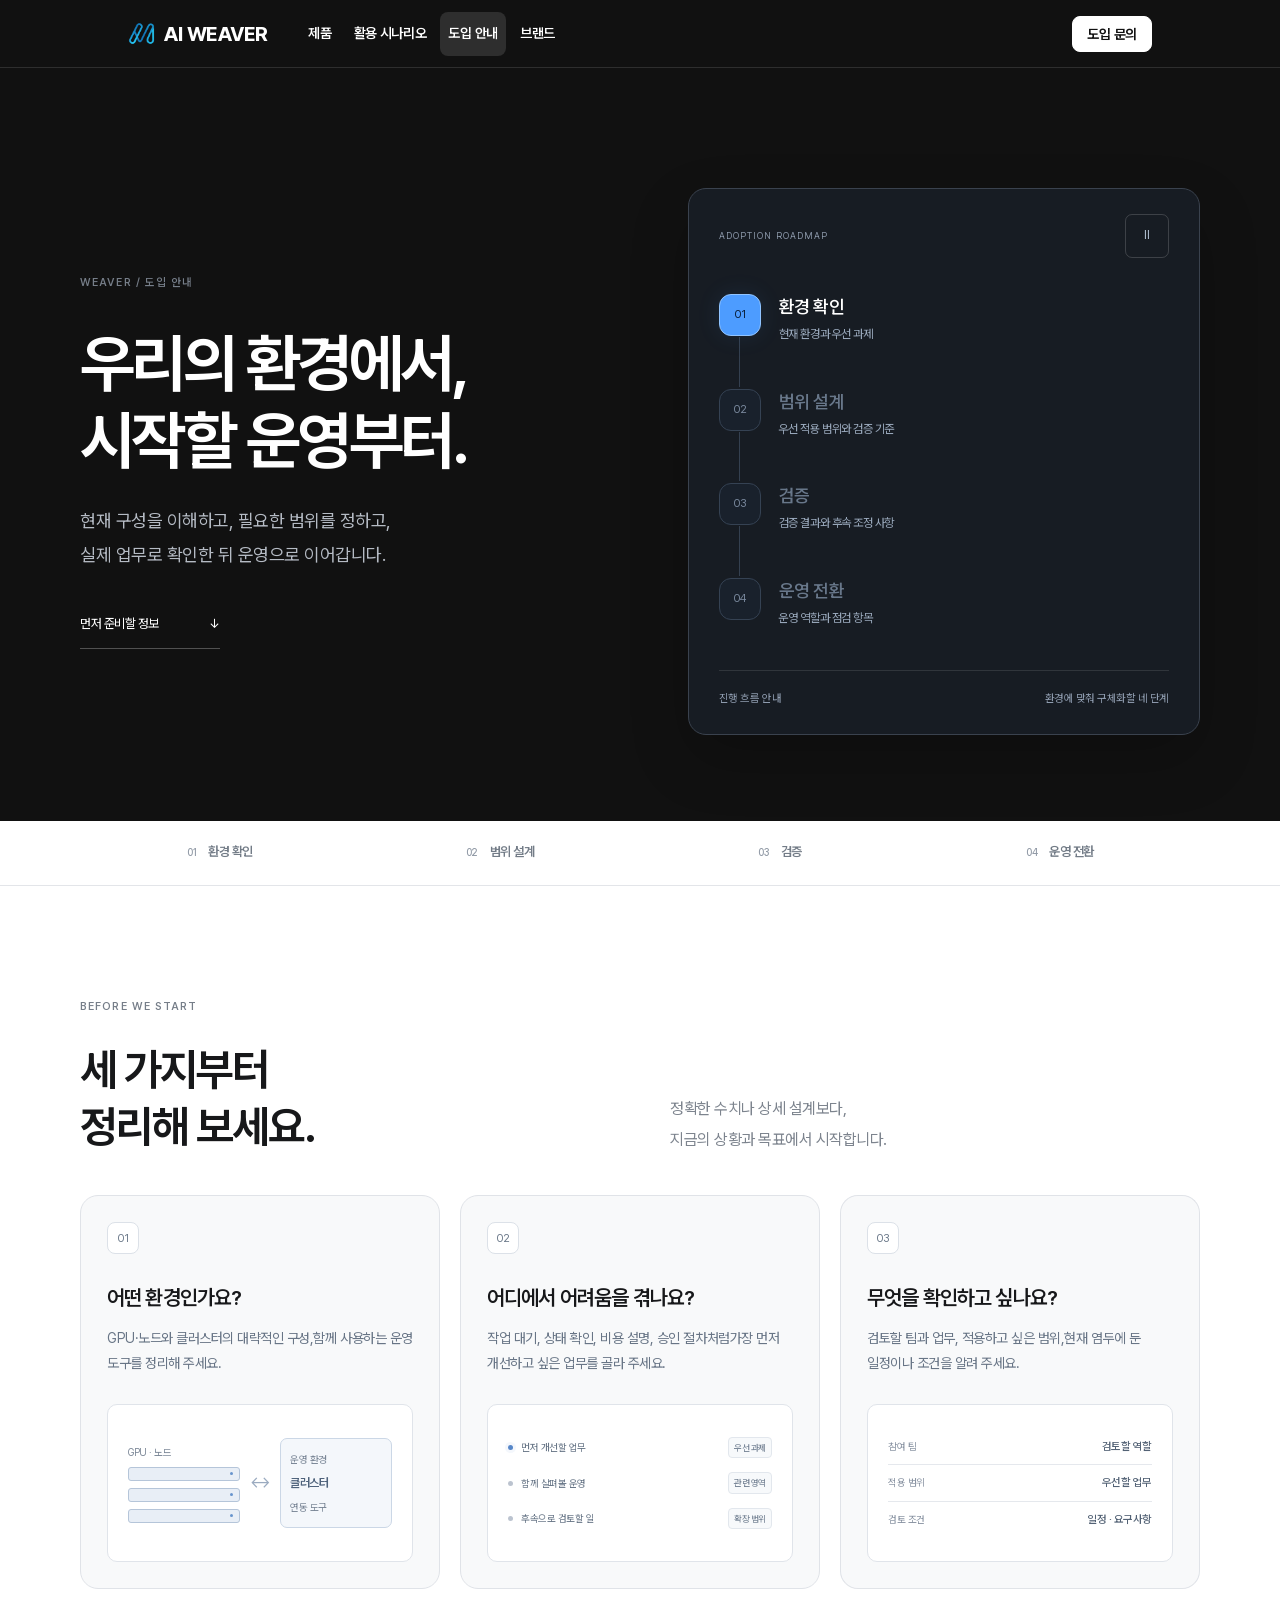
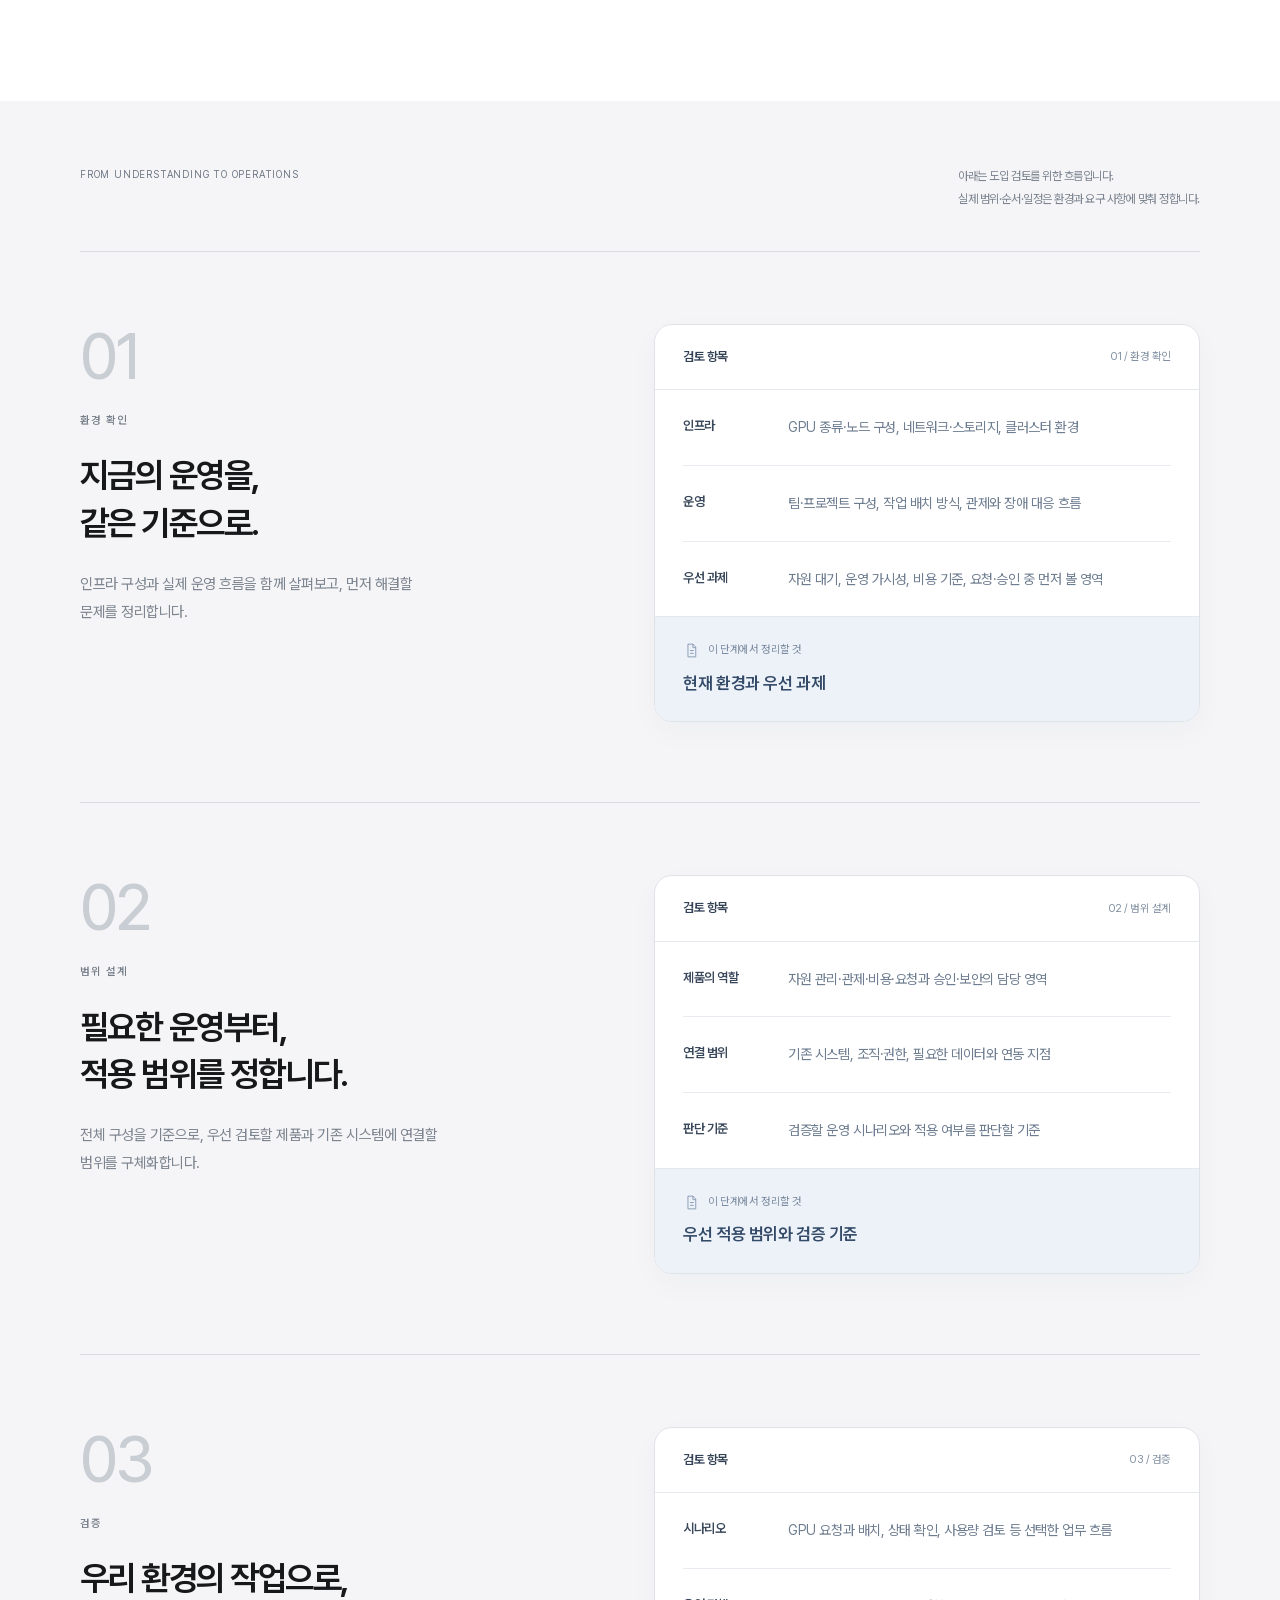
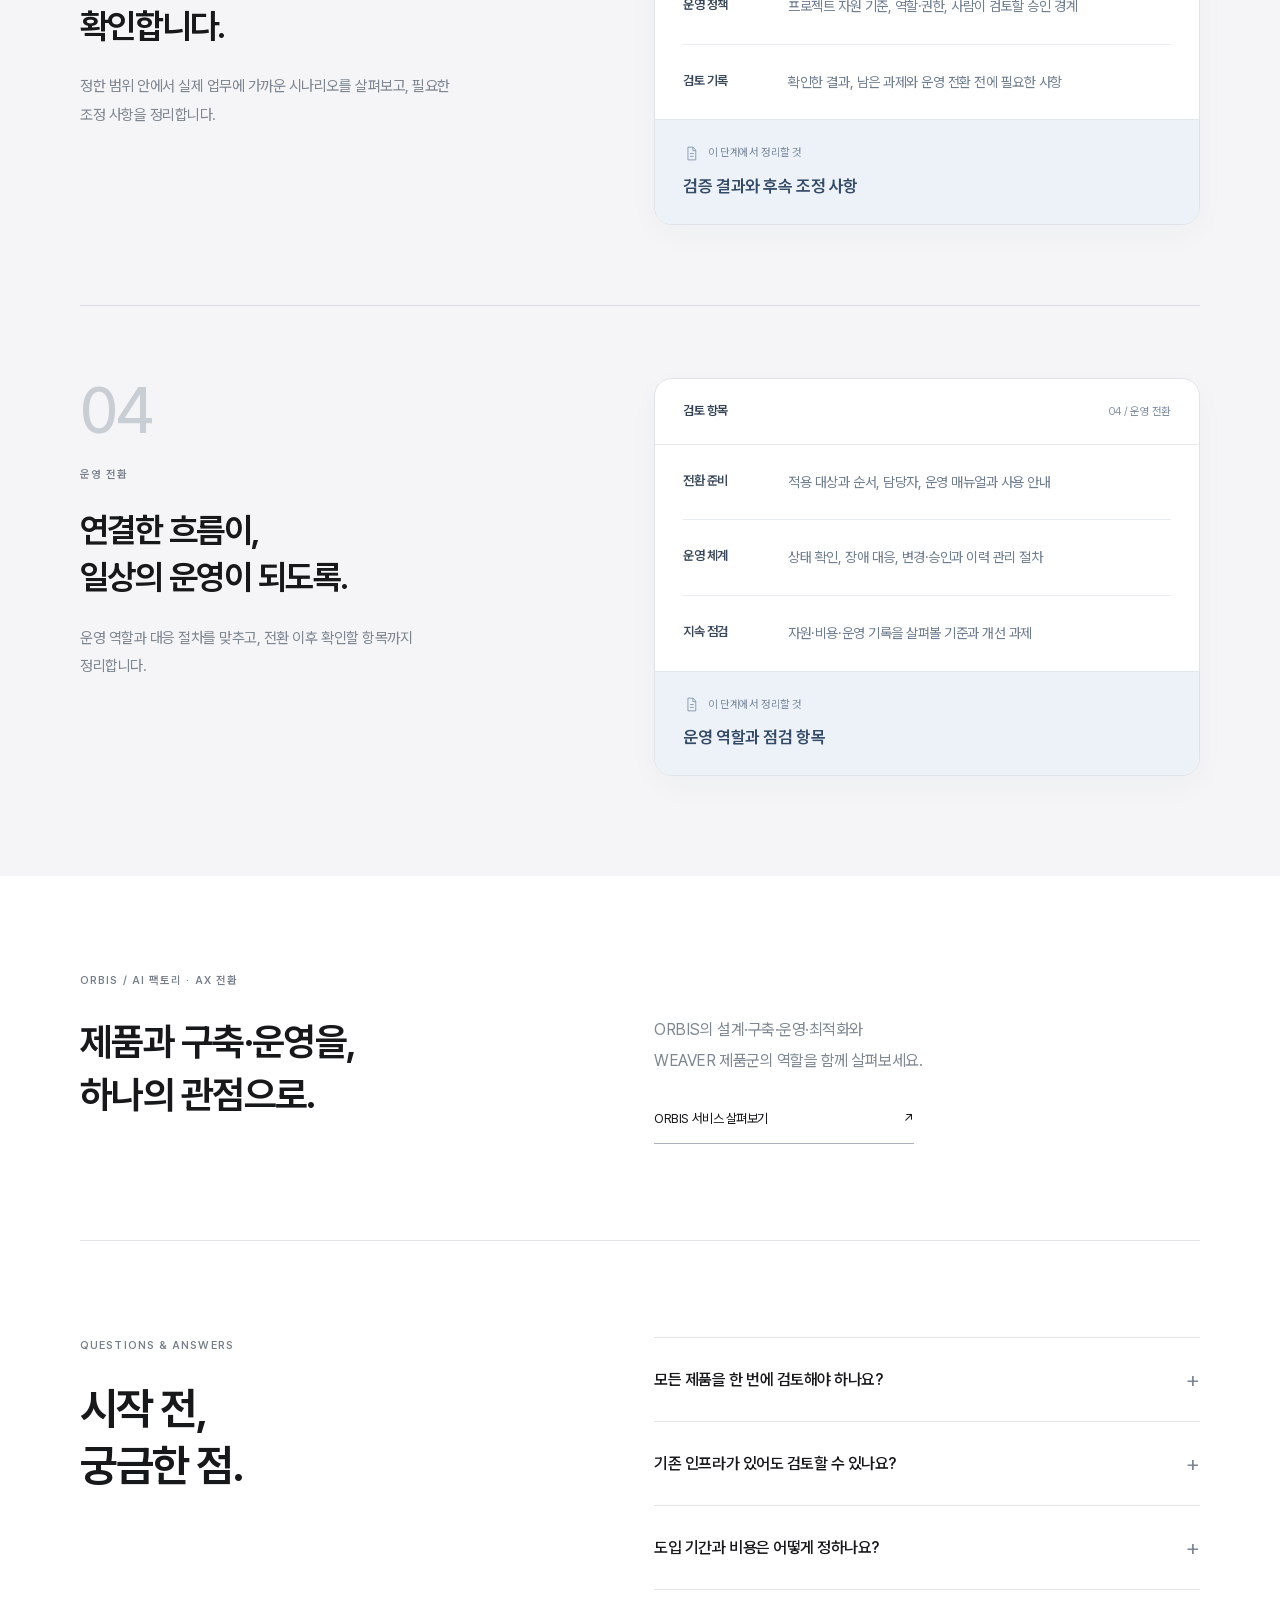
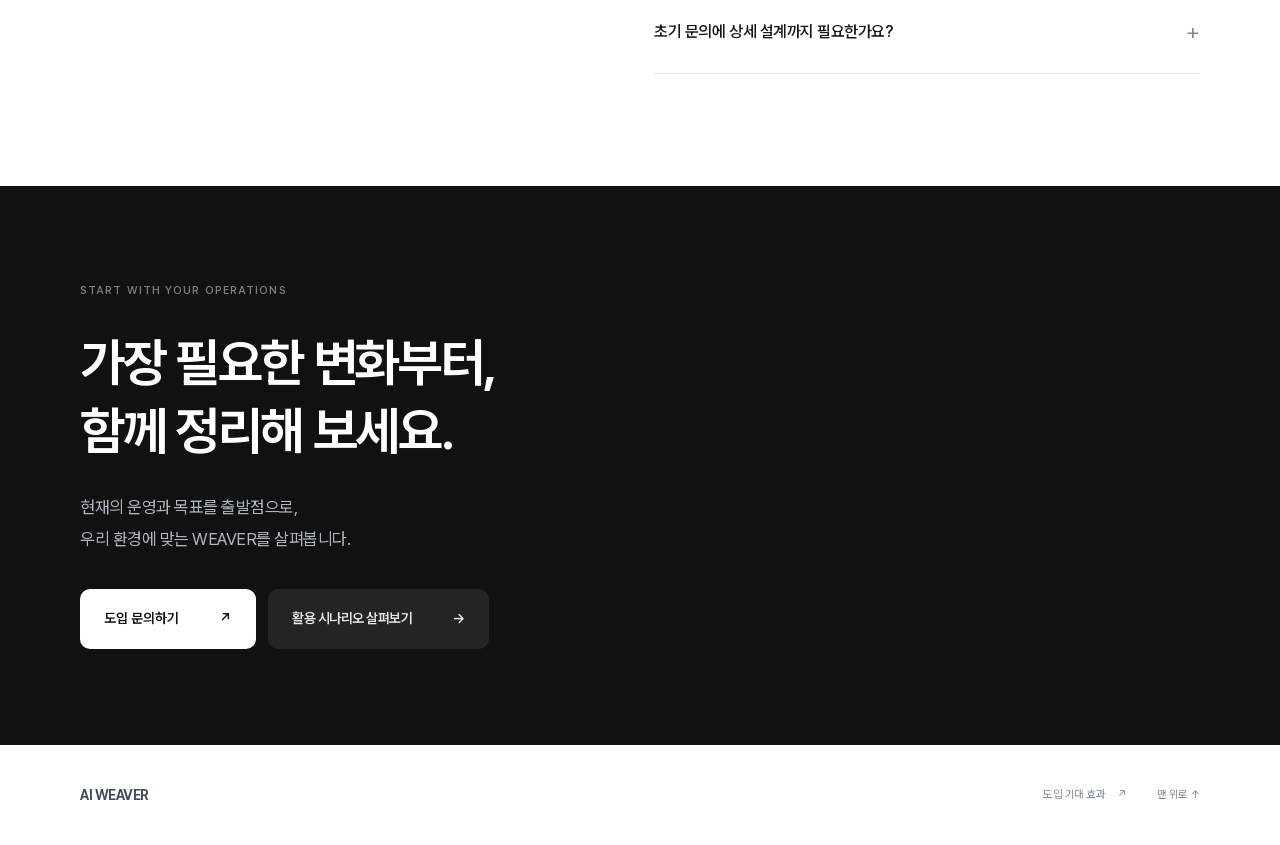
==== commit d0d1c197: "Enrich scenario and adoption cards with operational context Signed-off-by: kangjinsoo-002 <jskang@ma" ====
--- a/adoption.html
+++ b/adoption.html
@@ -1,4 +1,7 @@
-<!doctype html><html lang="ko"><head><meta charset="utf-8"><meta name="viewport" content="width=device-width,initial-scale=1"><meta name="theme-color" content="#111111"><title>도입 안내 — AI WEAVER</title><meta name="description" content="AI WEAVER 도입을 위한 환경 확인, 범위 설계, 검증, 운영 전환. 준비할 정보와 단계별 검토 항목을 확인하세요."><link rel="preload" href="weaver-pretendard.woff2" as="font" type="font/woff2" crossorigin><link rel="stylesheet" href="weaver-products.css?v=7d78c6437e"><style>.adoption-page{background:#fff;color:#17181a;letter-spacing:-.03em}
+<!doctype html>
+<!-- SPDX-FileCopyrightText: 2026 MUST AI WEAVER contributors
+     SPDX-License-Identifier: Apache-2.0 -->
+<html lang="ko"><head><meta charset="utf-8"><meta name="viewport" content="width=device-width,initial-scale=1"><meta name="theme-color" content="#111111"><title>도입 안내 — AI WEAVER</title><meta name="description" content="AI WEAVER 도입을 위한 환경 확인, 범위 설계, 검증, 운영 전환. 준비할 정보와 단계별 검토 항목을 확인하세요."><link rel="preload" href="weaver-pretendard.woff2" as="font" type="font/woff2" crossorigin><link rel="stylesheet" href="weaver-products.css?v=4c7e13344c"><style>.adoption-page{background:#fff;color:#17181a;letter-spacing:-.03em}
 .adoption-page .guide-container{width:min(1120px,calc(100% - 80px));margin:0 auto}
 .adoption-page .guide-eyebrow{display:block;font-size:11px;font-weight:550;line-height:1.7;letter-spacing:.1em;color:#767e89}
 .adoption-page h1,.adoption-page h2,.adoption-page h3,.adoption-page p,.adoption-page dd{word-break:keep-all;overflow-wrap:break-word}
@@ -83,12 +86,12 @@
 @media(min-width:835px) and (max-height:650px){.adoption-page .guide-stage-heading{position:static}}
 @media(max-width:370px){.adoption-page .guide-hero h1{font-size:34px}.adoption-page .guide-hero-copy>p{font-size:14px}.adoption-page .guide-map{padding:18px}.adoption-page .guide-map li{gap:5px 14px}.adoption-page .guide-map li>small{font-size:10px}.adoption-page .guide-map figcaption{font-size:8px}.adoption-page .guide-toc a{font-size:10px;gap:5px}.adoption-page .guide-stage h2,.adoption-page .guide-service h2{font-size:27px}.adoption-page .guide-ending h2{font-size:30px}.adoption-page .guide-stage dl>div{grid-template-columns:62px 1fr;gap:12px}}
 @media(prefers-reduced-motion:reduce){.adoption-page *{scroll-behavior:auto!important;transition:none!important}}
-</style><script src="weaver-anime.js" defer></script><script src="weaver-products.js?v=7d78c6437e" defer></script></head><body class="product-page detail-layout adoption-page"><a class="skip-link" href="#guide-main">본문으로 건너뛰기</a><header class="product-header weaver-gnb" data-weaver-gnb>
- <div class="weaver-gnb-bar"><a class="weaver-gnb-logo" href="./?v=7d78c6437e" aria-label="AI WEAVER 홈"><img src="weaver-logo.svg" alt=""><span>AI WEAVER</span></a>
- <nav class="weaver-gnb-triggers" aria-label="주 메뉴"><button type="button" class="weaver-gnb-toggle" aria-expanded="false" aria-controls="weaver-product-menu" aria-label="제품 메뉴 열기"><span>제품</span><svg viewBox="0 0 24 24" aria-hidden="true"><path d="M5 7h14M5 12h14M5 17h14"/></svg></button><a class="weaver-gnb-scenarios" href="scenarios.html?v=7d78c6437e">활용 시나리오</a><a class="weaver-gnb-adoption" href="adoption.html?v=7d78c6437e" aria-current="page">도입 안내</a><a class="weaver-gnb-brand" href="brand.html?v=7d78c6437e">브랜드</a></nav><button type="button" class="weaver-gnb-inquiry" data-inquiry>도입 문의</button></div>
+</style><link rel="stylesheet" href="weaver-editorial-cards.css"><script src="weaver-anime.js" defer></script><script src="weaver-products.js?v=4c7e13344c" defer></script></head><body class="product-page detail-layout adoption-page"><a class="skip-link" href="#guide-main">본문으로 건너뛰기</a><header class="product-header weaver-gnb" data-weaver-gnb>
+ <div class="weaver-gnb-bar"><a class="weaver-gnb-logo" href="./?v=4c7e13344c" aria-label="AI WEAVER 홈"><img src="weaver-logo.svg" alt=""><span>AI WEAVER</span></a>
+ <nav class="weaver-gnb-triggers" aria-label="주 메뉴"><button type="button" class="weaver-gnb-toggle" aria-expanded="false" aria-controls="weaver-product-menu" aria-label="제품 메뉴 열기"><span>제품</span><svg viewBox="0 0 24 24" aria-hidden="true"><path d="M5 7h14M5 12h14M5 17h14"/></svg></button><a class="weaver-gnb-scenarios" href="scenarios.html?v=4c7e13344c">활용 시나리오</a><a class="weaver-gnb-adoption" href="adoption.html?v=4c7e13344c" aria-current="page">도입 안내</a><a class="weaver-gnb-brand" href="brand.html?v=4c7e13344c">브랜드</a></nav><button type="button" class="weaver-gnb-inquiry" data-inquiry>도입 문의</button></div>
  <button class="weaver-gnb-backdrop" aria-label="제품 메뉴 닫기" tabindex="-1" hidden></button>
- <div class="weaver-gnb-panel" id="weaver-product-menu" hidden><div class="weaver-gnb-content"><div class="weaver-gnb-mobile-explore"><a href="scenarios.html?v=7d78c6437e">활용 시나리오 <span aria-hidden="true">↗</span></a><a href="adoption.html?v=7d78c6437e">도입 안내 <span aria-hidden="true">↗</span></a></div><div class="weaver-gnb-primary"><h3>Products</h3><a href="product-fractos.html?v=7d78c6437e"><span>GPU 자원 관리</span><small>FRACTOS</small></a><a href="product-fabrix.html?v=7d78c6437e"><span>인프라 통합 관제</span><small>FABRIX</small></a><a href="product-stratos.html?v=7d78c6437e"><span>사용량·비용 관리</span><small>STRATOS</small></a><a href="product-agentic.html?v=7d78c6437e"><span>운영 요청·승인</span><small>Agentic AI</small></a><a href="product-security.html?v=7d78c6437e"><span>인프라 보안</span><small>AI 보안</small></a><a href="product-orbis.html?v=7d78c6437e"><span>AI 팩토리 구축</span><small>ORBIS</small></a></div><div class="weaver-gnb-groups"><section class="weaver-gnb-group" aria-labelledby="gnb-fractos"><h3 id="gnb-fractos">FRACTOS</h3><a href="product-fractos.html?v=7d78c6437e#feature-1">GPU 할당·회수</a><a href="product-fractos.html?v=7d78c6437e#feature-2">작업·대기열 관리</a><a href="product-fractos.html?v=7d78c6437e#feature-3">프로젝트 자원 보장</a></section><section class="weaver-gnb-group" aria-labelledby="gnb-fabrix"><h3 id="gnb-fabrix">FABRIX</h3><a href="product-fabrix.html?v=7d78c6437e#feature-1">클러스터 상태 보기</a><a href="product-fabrix.html?v=7d78c6437e#feature-2">문제·조치 연결</a><a href="product-fabrix.html?v=7d78c6437e#feature-3">운영 대상 탐색</a></section><section class="weaver-gnb-group" aria-labelledby="gnb-stratos"><h3 id="gnb-stratos">STRATOS</h3><a href="product-stratos.html?v=7d78c6437e#feature-1">GPU 사용량·비용</a><a href="product-stratos.html?v=7d78c6437e#feature-2">프로젝트 예산</a><a href="product-stratos.html?v=7d78c6437e#feature-3">GPU별 단가 설정</a></section><section class="weaver-gnb-group" aria-labelledby="gnb-agentic"><h3 id="gnb-agentic">Agentic AI</h3><a href="product-agentic.html?v=7d78c6437e#feature-1">요청과 작업 제안</a><a href="product-agentic.html?v=7d78c6437e#feature-2">검토·승인 흐름</a><a href="product-agentic.html?v=7d78c6437e#feature-3">역할·실행 범위</a></section><section class="weaver-gnb-group" aria-labelledby="gnb-security"><h3 id="gnb-security">AI 보안</h3><a href="product-security.html?v=7d78c6437e#feature-1">DPU 무결성 확인</a><a href="product-security.html?v=7d78c6437e#feature-2">대상별 보호 상태</a><a href="product-security.html?v=7d78c6437e#feature-3">변경·승인 기록</a></section><section class="weaver-gnb-group" aria-labelledby="gnb-orbis"><h3 id="gnb-orbis">ORBIS</h3><a href="product-orbis.html?v=7d78c6437e#feature-1">요구 분석·설계</a><a href="product-orbis.html?v=7d78c6437e#feature-2">구축 이후 운영</a><a href="product-orbis.html?v=7d78c6437e#feature-3">운영 개선·AX 전환</a></section></div><a class="weaver-gnb-mobile-brand" href="brand.html?v=7d78c6437e">WEAVER 브랜드 <span aria-hidden="true">↗</span></a></div></div>
- </header><main id="guide-main"><section class="guide-hero"><div class="guide-container"><div class="guide-hero-copy"><span class="guide-eyebrow">WEAVER / 도입 안내</span><h1>우리의 환경에서,<br>시작할 운영부터.</h1><p>현재 구성을 이해하고, 필요한 범위를 정하고,<br>실제 업무로 확인한 뒤 운영으로 이어갑니다.</p><a class="guide-hero-link" href="#prepare">먼저 준비할 정보 <span aria-hidden="true">↓</span></a></div><figure class="guide-map" aria-label="환경 확인, 범위 설계, 검증, 운영 전환의 검토 흐름" data-guide-map data-guide-motion="offscreen"><div class="guide-map-top"><span>ADOPTION ROADMAP</span><button type="button" data-guide-motion-toggle aria-pressed="false" aria-label="안내 모션 정지">Ⅱ</button></div><ol><li data-guide-phase="0" aria-current="step"><span>01</span><strong>환경 확인</strong><small>현재 환경과 우선 과제</small></li><li data-guide-phase="1"><span>02</span><strong>범위 설계</strong><small>우선 적용 범위와 검증 기준</small></li><li data-guide-phase="2"><span>03</span><strong>검증</strong><small>검증 결과와 후속 조정 사항</small></li><li data-guide-phase="3"><span>04</span><strong>운영 전환</strong><small>운영 역할과 점검 항목</small></li></ol><figcaption><span data-guide-mode>진행 흐름 안내</span><span>환경에 맞춰 구체화할 네 단계</span></figcaption></figure></div></section><nav class="guide-toc" aria-label="도입 단계 목차"><div class="guide-container"><a href="#understand"><span>01</span>환경 확인</a><a href="#scope"><span>02</span>범위 설계</a><a href="#validate"><span>03</span>검증</a><a href="#operate"><span>04</span>운영 전환</a></div></nav><section class="guide-prepare guide-container" id="prepare" aria-labelledby="prepare-title"><div><span class="guide-eyebrow">BEFORE WE START</span><h2 id="prepare-title">세 가지부터<br>정리해 보세요.</h2><p>정확한 수치나 상세 설계보다,<br>지금의 상황과 목표에서 시작합니다.</p></div><ol><li><span>01</span><div><h3>어떤 환경인가요?</h3><p>GPU·노드와 클러스터의 대략적인 구성,<br>함께 사용하는 운영 도구를 정리해 주세요.</p></div></li><li><span>02</span><div><h3>어디에서 어려움을 겪나요?</h3><p>작업 대기, 상태 확인, 비용 설명, 승인 절차처럼<br>가장 먼저 개선하고 싶은 업무를 골라 주세요.</p></div></li><li><span>03</span><div><h3>무엇을 확인하고 싶나요?</h3><p>검토할 팀과 업무, 적용하고 싶은 범위,<br>현재 염두에 둔 일정이나 조건을 알려 주세요.</p></div></li></ol></section><div class="guide-stages"><div class="guide-container"><div class="guide-process-meta"><span>FROM UNDERSTANDING TO OPERATIONS</span><p>아래는 도입 검토를 위한 흐름입니다.<br>실제 범위·순서·일정은 환경과 요구 사항에 맞춰 정합니다.</p></div><section class="guide-stage" id="understand" aria-labelledby="guide-understand"><div class="guide-stage-heading"><span class="guide-number">01</span><span class="guide-eyebrow">환경 확인</span><h2 id="guide-understand">지금의 운영을,<br>같은 기준으로.</h2><p>인프라 구성과 실제 운영 흐름을 함께 살펴보고, 먼저 해결할 문제를 정리합니다.</p></div><div class="guide-stage-content"><span class="guide-column-label">함께 확인할 내용</span><dl><div><dt>인프라</dt><dd>GPU 종류·노드 구성, 네트워크·스토리지, 클러스터 환경</dd></div><div><dt>운영</dt><dd>팀·프로젝트 구성, 작업 배치 방식, 관제와 장애 대응 흐름</dd></div><div><dt>우선 과제</dt><dd>자원 대기, 운영 가시성, 비용 기준, 요청·승인 중 먼저 볼 영역</dd></div></dl><div class="guide-outcome"><span>이 단계에서 정리할 것</span><strong>현재 환경과 우선 과제</strong></div></div></section><section class="guide-stage" id="scope" aria-labelledby="guide-scope"><div class="guide-stage-heading"><span class="guide-number">02</span><span class="guide-eyebrow">범위 설계</span><h2 id="guide-scope">필요한 운영부터,<br>적용 범위를 정합니다.</h2><p>전체 구성을 기준으로, 우선 검토할 제품과 기존 시스템에 연결할 범위를 구체화합니다.</p></div><div class="guide-stage-content"><span class="guide-column-label">함께 확인할 내용</span><dl><div><dt>제품의 역할</dt><dd>자원 관리·관제·비용·요청과 승인·보안의 담당 영역</dd></div><div><dt>연결 범위</dt><dd>기존 시스템, 조직·권한, 필요한 데이터와 연동 지점</dd></div><div><dt>판단 기준</dt><dd>검증할 운영 시나리오와 적용 여부를 판단할 기준</dd></div></dl><div class="guide-outcome"><span>이 단계에서 정리할 것</span><strong>우선 적용 범위와 검증 기준</strong></div></div></section><section class="guide-stage" id="validate" aria-labelledby="guide-validate"><div class="guide-stage-heading"><span class="guide-number">03</span><span class="guide-eyebrow">검증</span><h2 id="guide-validate">우리 환경의 작업으로,<br>확인합니다.</h2><p>정한 범위 안에서 실제 업무에 가까운 시나리오를 살펴보고, 필요한 조정 사항을 정리합니다.</p></div><div class="guide-stage-content"><span class="guide-column-label">함께 확인할 내용</span><dl><div><dt>시나리오</dt><dd>GPU 요청과 배치, 상태 확인, 사용량 검토 등 선택한 업무 흐름</dd></div><div><dt>운영 정책</dt><dd>프로젝트 자원 기준, 역할·권한, 사람이 검토할 승인 경계</dd></div><div><dt>검토 기록</dt><dd>확인한 결과, 남은 과제와 운영 전환 전에 필요한 사항</dd></div></dl><div class="guide-outcome"><span>이 단계에서 정리할 것</span><strong>검증 결과와 후속 조정 사항</strong></div></div></section><section class="guide-stage" id="operate" aria-labelledby="guide-operate"><div class="guide-stage-heading"><span class="guide-number">04</span><span class="guide-eyebrow">운영 전환</span><h2 id="guide-operate">연결한 흐름이,<br>일상의 운영이 되도록.</h2><p>운영 역할과 대응 절차를 맞추고, 전환 이후 확인할 항목까지 정리합니다.</p></div><div class="guide-stage-content"><span class="guide-column-label">함께 확인할 내용</span><dl><div><dt>전환 준비</dt><dd>적용 대상과 순서, 담당자, 운영 매뉴얼과 사용 안내</dd></div><div><dt>운영 체계</dt><dd>상태 확인, 장애 대응, 변경·승인과 이력 관리 절차</dd></div><div><dt>지속 점검</dt><dd>자원·비용·운영 기록을 살펴볼 기준과 개선 과제</dd></div></dl><div class="guide-outcome"><span>이 단계에서 정리할 것</span><strong>운영 역할과 점검 항목</strong></div></div></section></div></div><section class="guide-service guide-container" aria-labelledby="guide-service-title"><span class="guide-eyebrow">ORBIS / AI 팩토리 · AX 전환</span><div><h2 id="guide-service-title">제품과 구축·운영을,<br>하나의 관점으로.</h2><p>ORBIS의 설계·구축·운영·최적화와<br>WEAVER 제품군의 역할을 함께 살펴보세요.</p><a href="product-orbis.html?v=7d78c6437e">ORBIS 서비스 살펴보기 <span aria-hidden="true">↗</span></a></div></section><section class="guide-faq guide-container" aria-labelledby="guide-faq-title"><div><span class="guide-eyebrow">QUESTIONS & ANSWERS</span><h2 id="guide-faq-title">시작 전,<br>궁금한 점.</h2></div><div><details><summary>모든 제품을 한 번에 검토해야 하나요?<span aria-hidden="true">+</span></summary><p>먼저 해결할 운영 과제를 기준으로 필요한 제품의 역할과 연결 범위를 살펴보세요. 자원 관리, 관제, 비용, 요청·승인, 보안 중 우선할 영역을 정한 뒤 전체 구성과의 관계를 검토할 수 있습니다.</p></details><details><summary>기존 인프라가 있어도 검토할 수 있나요?<span aria-hidden="true">+</span></summary><p>현재 GPU·노드·클러스터 구성과 운영 도구를 먼저 정리해 주세요. 해당 환경에서 필요한 연결 지점과 적용 가능 범위를 확인하는 출발점이 됩니다.</p></details><details><summary>도입 기간과 비용은 어떻게 정하나요?<span aria-hidden="true">+</span></summary><p>인프라 규모, 선택한 제품과 연동 범위, 검증할 항목, 구축·운영 지원 범위를 기준으로 검토합니다. 구체적인 일정과 비용은 적용 범위를 정하는 과정에서 협의합니다.</p></details><details><summary>초기 문의에 상세 설계까지 필요한가요?<span aria-hidden="true">+</span></summary><p>현재 구성의 개요와 가장 불편한 운영, 먼저 개선하고 싶은 목표부터 정리하면 됩니다. 아직 정하지 못한 항목은 환경 확인 단계에서 함께 구체화할 수 있습니다.</p></details></div></section><section class="guide-ending"><div class="guide-container"><span class="guide-eyebrow">START WITH YOUR OPERATIONS</span><h2>가장 필요한 변화부터,<br>함께 정리해 보세요.</h2><p>현재의 운영과 목표를 출발점으로,<br>우리 환경에 맞는 WEAVER를 살펴봅니다.</p><div><button type="button" data-inquiry>도입 문의하기 <span aria-hidden="true">↗</span></button><a href="scenarios.html?v=7d78c6437e">활용 시나리오 살펴보기 <span aria-hidden="true">→</span></a></div></div></section></main><footer class="guide-footer guide-container"><a href="./?v=7d78c6437e">AI WEAVER</a><a href="./?v=7d78c6437e#effects">도입 기대 효과 <span aria-hidden="true">↗</span></a><a href="#guide-main">맨 위로 ↑</a></footer><script>(() => {
+ <div class="weaver-gnb-panel" id="weaver-product-menu" hidden><div class="weaver-gnb-content"><div class="weaver-gnb-mobile-explore"><a href="scenarios.html?v=4c7e13344c">활용 시나리오 <span aria-hidden="true">↗</span></a><a href="adoption.html?v=4c7e13344c">도입 안내 <span aria-hidden="true">↗</span></a></div><div class="weaver-gnb-primary"><h3>Products</h3><a href="product-fractos.html?v=4c7e13344c"><span>GPU 자원 관리</span></a><a href="product-fabrix.html?v=4c7e13344c"><span>인프라 통합 관제</span></a><a href="product-stratos.html?v=4c7e13344c"><span>사용량·비용 관리</span></a><a href="product-agentic.html?v=4c7e13344c"><span>운영 요청·승인</span></a><a href="product-security.html?v=4c7e13344c"><span>인프라 보안</span></a><a href="product-orbis.html?v=4c7e13344c"><span>AI 팩토리 구축</span></a></div><div class="weaver-gnb-groups"><section class="weaver-gnb-group" aria-labelledby="gnb-fractos"><h3 id="gnb-fractos">FRACTOS</h3><a href="product-fractos.html?v=4c7e13344c#feature-1">GPU 할당·회수</a><a href="product-fractos.html?v=4c7e13344c#feature-2">작업·대기열 관리</a><a href="product-fractos.html?v=4c7e13344c#feature-3">프로젝트 자원 보장</a></section><section class="weaver-gnb-group" aria-labelledby="gnb-fabrix"><h3 id="gnb-fabrix">FABRIX</h3><a href="product-fabrix.html?v=4c7e13344c#feature-1">클러스터 상태 보기</a><a href="product-fabrix.html?v=4c7e13344c#feature-2">문제·조치 연결</a><a href="product-fabrix.html?v=4c7e13344c#feature-3">운영 대상 탐색</a></section><section class="weaver-gnb-group" aria-labelledby="gnb-stratos"><h3 id="gnb-stratos">STRATOS</h3><a href="product-stratos.html?v=4c7e13344c#feature-1">GPU 사용량·비용</a><a href="product-stratos.html?v=4c7e13344c#feature-2">프로젝트 예산</a><a href="product-stratos.html?v=4c7e13344c#feature-3">GPU별 단가 설정</a></section><section class="weaver-gnb-group" aria-labelledby="gnb-agentic"><h3 id="gnb-agentic">Agentic AI</h3><a href="product-agentic.html?v=4c7e13344c#feature-1">요청과 작업 제안</a><a href="product-agentic.html?v=4c7e13344c#feature-2">검토·승인 흐름</a><a href="product-agentic.html?v=4c7e13344c#feature-3">역할·실행 범위</a></section><section class="weaver-gnb-group" aria-labelledby="gnb-security"><h3 id="gnb-security">AI 보안</h3><a href="product-security.html?v=4c7e13344c#feature-1">DPU 무결성 확인</a><a href="product-security.html?v=4c7e13344c#feature-2">대상별 보호 상태</a><a href="product-security.html?v=4c7e13344c#feature-3">변경·승인 기록</a></section><section class="weaver-gnb-group" aria-labelledby="gnb-orbis"><h3 id="gnb-orbis">ORBIS</h3><a href="product-orbis.html?v=4c7e13344c#feature-1">요구 분석·설계</a><a href="product-orbis.html?v=4c7e13344c#feature-2">구축 이후 운영</a><a href="product-orbis.html?v=4c7e13344c#feature-3">운영 개선·AX 전환</a></section></div><a class="weaver-gnb-mobile-brand" href="brand.html?v=4c7e13344c">WEAVER 브랜드 <span aria-hidden="true">↗</span></a></div></div>
+ </header><main id="guide-main"><section class="guide-hero"><div class="guide-container"><div class="guide-hero-copy"><span class="guide-eyebrow">WEAVER / 도입 안내</span><h1>우리의 환경에서,<br>시작할 운영부터.</h1><p>현재 구성을 이해하고, 필요한 범위를 정하고,<br>실제 업무로 확인한 뒤 운영으로 이어갑니다.</p><a class="guide-hero-link" href="#prepare">먼저 준비할 정보 <span aria-hidden="true">↓</span></a></div><figure class="guide-map" aria-label="환경 확인, 범위 설계, 검증, 운영 전환의 검토 흐름" data-guide-map data-guide-motion="offscreen"><div class="guide-map-top"><span>ADOPTION ROADMAP</span><button type="button" data-guide-motion-toggle aria-pressed="false" aria-label="안내 모션 정지">Ⅱ</button></div><ol><li data-guide-phase="0" aria-current="step"><span>01</span><strong>환경 확인</strong><small>현재 환경과 우선 과제</small></li><li data-guide-phase="1"><span>02</span><strong>범위 설계</strong><small>우선 적용 범위와 검증 기준</small></li><li data-guide-phase="2"><span>03</span><strong>검증</strong><small>검증 결과와 후속 조정 사항</small></li><li data-guide-phase="3"><span>04</span><strong>운영 전환</strong><small>운영 역할과 점검 항목</small></li></ol><figcaption><span data-guide-mode>진행 흐름 안내</span><span>환경에 맞춰 구체화할 네 단계</span></figcaption></figure></div></section><nav class="guide-toc" aria-label="도입 단계 목차"><div class="guide-container"><a href="#understand"><span>01</span>환경 확인</a><a href="#scope"><span>02</span>범위 설계</a><a href="#validate"><span>03</span>검증</a><a href="#operate"><span>04</span>운영 전환</a></div></nav><section class="guide-prepare guide-container" id="prepare" aria-labelledby="prepare-title"><div><span class="guide-eyebrow">BEFORE WE START</span><h2 id="prepare-title">세 가지부터<br>정리해 보세요.</h2><p>정확한 수치나 상세 설계보다,<br>지금의 상황과 목표에서 시작합니다.</p></div><ol><li class="prepare-card prepare-card-1"><span class="prepare-number">01</span><div><h3>어떤 환경인가요?</h3><p>GPU·노드와 클러스터의 대략적인 구성,<br>함께 사용하는 운영 도구를 정리해 주세요.</p></div><div class="prepare-preview prepare-infra" aria-hidden="true"><div><span>GPU · 노드</span><i></i><i></i><i></i></div><span class="prepare-bridge">↔</span><div><span>운영 환경</span><b>클러스터</b><small>연동 도구</small></div></div></li><li class="prepare-card prepare-card-2"><span class="prepare-number">02</span><div><h3>어디에서 어려움을 겪나요?</h3><p>작업 대기, 상태 확인, 비용 설명, 승인 절차처럼<br>가장 먼저 개선하고 싶은 업무를 골라 주세요.</p></div><div class="prepare-preview prepare-priority" aria-hidden="true"><div><i></i><span>먼저 개선할 업무</span><b>우선 과제</b></div><div><i></i><span>함께 살펴볼 운영</span><b>관련 영역</b></div><div><i></i><span>후속으로 검토할 일</span><b>확장 범위</b></div></div></li><li class="prepare-card prepare-card-3"><span class="prepare-number">03</span><div><h3>무엇을 확인하고 싶나요?</h3><p>검토할 팀과 업무, 적용하고 싶은 범위,<br>현재 염두에 둔 일정이나 조건을 알려 주세요.</p></div><div class="prepare-preview prepare-scope" aria-hidden="true"><div><span>참여 팀</span><b>검토할 역할</b></div><div><span>적용 범위</span><b>우선할 업무</b></div><div><span>검토 조건</span><b>일정 · 요구사항</b></div></div></li></ol></section><div class="guide-stages"><div class="guide-container"><div class="guide-process-meta"><span>FROM UNDERSTANDING TO OPERATIONS</span><p>아래는 도입 검토를 위한 흐름입니다.<br>실제 범위·순서·일정은 환경과 요구 사항에 맞춰 정합니다.</p></div><section class="guide-stage" id="understand" aria-labelledby="guide-understand"><div class="guide-stage-heading"><span class="guide-number">01</span><span class="guide-eyebrow">환경 확인</span><h2 id="guide-understand">지금의 운영을,<br>같은 기준으로.</h2><p>인프라 구성과 실제 운영 흐름을 함께 살펴보고, 먼저 해결할 문제를 정리합니다.</p></div><div class="guide-stage-content"><div class="guide-review-header"><span>검토 항목</span><small>01 / 환경 확인</small></div><dl><div><dt>인프라</dt><dd>GPU 종류·노드 구성, 네트워크·스토리지, 클러스터 환경</dd></div><div><dt>운영</dt><dd>팀·프로젝트 구성, 작업 배치 방식, 관제와 장애 대응 흐름</dd></div><div><dt>우선 과제</dt><dd>자원 대기, 운영 가시성, 비용 기준, 요청·승인 중 먼저 볼 영역</dd></div></dl><div class="guide-outcome"><span><svg viewBox="0 0 24 24" aria-hidden="true"><path d="M7 3h7l4 4v14H7zM14 3v5h4M10 12h5M10 16h5"/></svg>이 단계에서 정리할 것</span><strong>현재 환경과 우선 과제</strong></div></div></section><section class="guide-stage" id="scope" aria-labelledby="guide-scope"><div class="guide-stage-heading"><span class="guide-number">02</span><span class="guide-eyebrow">범위 설계</span><h2 id="guide-scope">필요한 운영부터,<br>적용 범위를 정합니다.</h2><p>전체 구성을 기준으로, 우선 검토할 제품과 기존 시스템에 연결할 범위를 구체화합니다.</p></div><div class="guide-stage-content"><div class="guide-review-header"><span>검토 항목</span><small>02 / 범위 설계</small></div><dl><div><dt>제품의 역할</dt><dd>자원 관리·관제·비용·요청과 승인·보안의 담당 영역</dd></div><div><dt>연결 범위</dt><dd>기존 시스템, 조직·권한, 필요한 데이터와 연동 지점</dd></div><div><dt>판단 기준</dt><dd>검증할 운영 시나리오와 적용 여부를 판단할 기준</dd></div></dl><div class="guide-outcome"><span><svg viewBox="0 0 24 24" aria-hidden="true"><path d="M7 3h7l4 4v14H7zM14 3v5h4M10 12h5M10 16h5"/></svg>이 단계에서 정리할 것</span><strong>우선 적용 범위와 검증 기준</strong></div></div></section><section class="guide-stage" id="validate" aria-labelledby="guide-validate"><div class="guide-stage-heading"><span class="guide-number">03</span><span class="guide-eyebrow">검증</span><h2 id="guide-validate">우리 환경의 작업으로,<br>확인합니다.</h2><p>정한 범위 안에서 실제 업무에 가까운 시나리오를 살펴보고, 필요한 조정 사항을 정리합니다.</p></div><div class="guide-stage-content"><div class="guide-review-header"><span>검토 항목</span><small>03 / 검증</small></div><dl><div><dt>시나리오</dt><dd>GPU 요청과 배치, 상태 확인, 사용량 검토 등 선택한 업무 흐름</dd></div><div><dt>운영 정책</dt><dd>프로젝트 자원 기준, 역할·권한, 사람이 검토할 승인 경계</dd></div><div><dt>검토 기록</dt><dd>확인한 결과, 남은 과제와 운영 전환 전에 필요한 사항</dd></div></dl><div class="guide-outcome"><span><svg viewBox="0 0 24 24" aria-hidden="true"><path d="M7 3h7l4 4v14H7zM14 3v5h4M10 12h5M10 16h5"/></svg>이 단계에서 정리할 것</span><strong>검증 결과와 후속 조정 사항</strong></div></div></section><section class="guide-stage" id="operate" aria-labelledby="guide-operate"><div class="guide-stage-heading"><span class="guide-number">04</span><span class="guide-eyebrow">운영 전환</span><h2 id="guide-operate">연결한 흐름이,<br>일상의 운영이 되도록.</h2><p>운영 역할과 대응 절차를 맞추고, 전환 이후 확인할 항목까지 정리합니다.</p></div><div class="guide-stage-content"><div class="guide-review-header"><span>검토 항목</span><small>04 / 운영 전환</small></div><dl><div><dt>전환 준비</dt><dd>적용 대상과 순서, 담당자, 운영 매뉴얼과 사용 안내</dd></div><div><dt>운영 체계</dt><dd>상태 확인, 장애 대응, 변경·승인과 이력 관리 절차</dd></div><div><dt>지속 점검</dt><dd>자원·비용·운영 기록을 살펴볼 기준과 개선 과제</dd></div></dl><div class="guide-outcome"><span><svg viewBox="0 0 24 24" aria-hidden="true"><path d="M7 3h7l4 4v14H7zM14 3v5h4M10 12h5M10 16h5"/></svg>이 단계에서 정리할 것</span><strong>운영 역할과 점검 항목</strong></div></div></section></div></div><section class="guide-service guide-container" aria-labelledby="guide-service-title"><span class="guide-eyebrow">ORBIS / AI 팩토리 · AX 전환</span><div><h2 id="guide-service-title">제품과 구축·운영을,<br>하나의 관점으로.</h2><p>ORBIS의 설계·구축·운영·최적화와<br>WEAVER 제품군의 역할을 함께 살펴보세요.</p><a href="product-orbis.html?v=4c7e13344c">ORBIS 서비스 살펴보기 <span aria-hidden="true">↗</span></a></div></section><section class="guide-faq guide-container" aria-labelledby="guide-faq-title"><div><span class="guide-eyebrow">QUESTIONS & ANSWERS</span><h2 id="guide-faq-title">시작 전,<br>궁금한 점.</h2></div><div><details><summary>모든 제품을 한 번에 검토해야 하나요?<span aria-hidden="true">+</span></summary><p>먼저 해결할 운영 과제를 기준으로 필요한 제품의 역할과 연결 범위를 살펴보세요. 자원 관리, 관제, 비용, 요청·승인, 보안 중 우선할 영역을 정한 뒤 전체 구성과의 관계를 검토할 수 있습니다.</p></details><details><summary>기존 인프라가 있어도 검토할 수 있나요?<span aria-hidden="true">+</span></summary><p>현재 GPU·노드·클러스터 구성과 운영 도구를 먼저 정리해 주세요. 해당 환경에서 필요한 연결 지점과 적용 가능 범위를 확인하는 출발점이 됩니다.</p></details><details><summary>도입 기간과 비용은 어떻게 정하나요?<span aria-hidden="true">+</span></summary><p>인프라 규모, 선택한 제품과 연동 범위, 검증할 항목, 구축·운영 지원 범위를 기준으로 검토합니다. 구체적인 일정과 비용은 적용 범위를 정하는 과정에서 협의합니다.</p></details><details><summary>초기 문의에 상세 설계까지 필요한가요?<span aria-hidden="true">+</span></summary><p>현재 구성의 개요와 가장 불편한 운영, 먼저 개선하고 싶은 목표부터 정리하면 됩니다. 아직 정하지 못한 항목은 환경 확인 단계에서 함께 구체화할 수 있습니다.</p></details></div></section><section class="guide-ending"><div class="guide-container"><span class="guide-eyebrow">START WITH YOUR OPERATIONS</span><h2>가장 필요한 변화부터,<br>함께 정리해 보세요.</h2><p>현재의 운영과 목표를 출발점으로,<br>우리 환경에 맞는 WEAVER를 살펴봅니다.</p><div><button type="button" data-inquiry>도입 문의하기 <span aria-hidden="true">↗</span></button><a href="scenarios.html?v=4c7e13344c">활용 시나리오 살펴보기 <span aria-hidden="true">→</span></a></div></div></section></main><footer class="guide-footer guide-container"><a href="./?v=4c7e13344c">AI WEAVER</a><a href="./?v=4c7e13344c#effects">도입 기대 효과 <span aria-hidden="true">↗</span></a><a href="#guide-main">맨 위로 ↑</a></footer><script>(() => {
  'use strict';
  function initializeGuide(){
   const map=document.querySelector('[data-guide-map]');if(!map)return;
--- a/weaver-products.css
+++ b/weaver-products.css
@@ -1,3 +1,5 @@
+/* SPDX-FileCopyrightText: 2026 MUST AI WEAVER contributors
+ * SPDX-License-Identifier: Apache-2.0 */
 @font-face{font-family:Pretendard;src:url(weaver-pretendard.woff2) format('woff2');font-weight:100 900;font-display:swap}
 :root{--black:#080a0c;--white:#f4f2ed;--paper:#eeede7;--ink:#17201e;--muted:#68716c;--line:#d2d7ce;--inset:clamp(24px,5.5vw,100px);--accent:#4d9cff}
 *{box-sizing:border-box}html{scroll-behavior:smooth;scroll-padding-top:150px}body{margin:0;background:var(--white);color:var(--ink);font-family:Pretendard,Arial,sans-serif;-webkit-font-smoothing:antialiased}h1,h2,h3,h4,p,figure,ol,ul{margin:0}a{color:inherit;text-decoration:none}button,summary{font:inherit;cursor:pointer}button{color:inherit}svg{fill:currentColor}button,a,summary{-webkit-tap-highlight-color:transparent}button:focus-visible,a:focus-visible,summary:focus-visible{outline:2px solid var(--accent);outline-offset:5px}button{border-radius:0}img{max-width:100%}.skip-link{position:fixed;top:-100px;left:20px;z-index:100;background:var(--white);padding:14px}.skip-link:focus{top:10px}
@@ -658,3 +660,311 @@
 /* Keep the ORBIS service-layer label inside its original vector exhibit. */
 .detail-layout .service-foundation>.service-label{width:86px;flex:0 0 86px;font-size:8px;line-height:1.8;letter-spacing:.06em;white-space:normal}
 @media(max-width:700px){.detail-layout .native-approvals .native-table-row>div:last-child{grid-column:auto}}
+
+/* Original HTML/SVG explanations, informed by technical diagrams and service blueprints. */
+.detail-layout .concept-exhibit{--cp-ink:#e9edf5;--cp-muted:#9aa5b8;--cp-line:#343747;margin:84px 0 0;min-width:0;color:var(--cp-ink)}
+.detail-layout .concept-exhibit .cp-surface{border:1px solid #292c38;border-radius:16px;background:#111319;overflow:hidden;padding:34px 38px 0}
+.detail-layout .concept-exhibit .cp-top{display:flex;align-items:flex-start;justify-content:space-between;gap:24px;border-bottom:1px solid var(--cp-line);padding-bottom:26px}
+.detail-layout .concept-exhibit .cp-kicker{display:block;font-size:10px;line-height:1.7;font-weight:500;letter-spacing:.12em;color:var(--cp-muted)}
+.detail-layout .concept-exhibit h3{font-size:21px;line-height:1.5;font-weight:550;letter-spacing:-.035em;color:var(--cp-ink);margin:12px 0 0;word-break:keep-all}
+.detail-layout .concept-exhibit h4{font-size:18px;line-height:1.5;font-weight:550;letter-spacing:-.03em;color:var(--cp-ink);margin:0;word-break:keep-all}
+.detail-layout .concept-exhibit p,.detail-layout .concept-exhibit dd,.detail-layout .concept-exhibit blockquote{word-break:keep-all;overflow-wrap:break-word}
+.detail-layout .concept-exhibit .cp-kind{flex:none;border:1px solid #424354;color:#b8b9c8;border-radius:30px;padding:5px 11px;font-size:10px;line-height:1.7;margin-top:2px}
+.detail-layout .concept-exhibit .cp-bottom{display:flex;justify-content:space-between;gap:20px;align-items:center;border-top:1px solid var(--cp-line);margin-top:30px;padding:18px 0;font-size:10px;color:#949eb0;line-height:1.7}
+.detail-layout .concept-exhibit .cp-bottom>span:first-child{display:flex;align-items:center;gap:8px}
+.detail-layout .concept-exhibit .cp-bottom i{display:inline-block;width:5px;height:5px;border-radius:50%;background:var(--accent);flex:none}
+.detail-layout .concept-exhibit .cp-caption{display:grid;grid-template-columns:1fr auto;gap:7px 30px;padding-top:18px;color:#717987;min-height:146px}
+.detail-layout .concept-exhibit .cp-caption>div{grid-column:1/-1;display:flex;justify-content:space-between;font-size:10px;line-height:1.7}
+.detail-layout .concept-exhibit .cp-caption>strong{grid-column:1/-1;color:#303640;font-size:15px;font-weight:600;line-height:1.7}
+.detail-layout .concept-exhibit .cp-caption>p{grid-column:1/-1;font-size:12px;line-height:1.8;min-height:44px;margin:0;color:#737e8f}
+.detail-layout .concept-exhibit .cp-caption>small{grid-column:1/-1;font-size:10px;line-height:1.8;color:#8a919d;padding-top:4px}
+.detail-layout .concept-exhibit .cp-boundary-layout{display:grid;grid-template-columns:minmax(0,1fr) 144px minmax(0,1fr);gap:18px;align-items:center;padding:36px 0 26px}
+.detail-layout .concept-exhibit .cp-boundary{border:1px solid #3a3d4d;border-radius:11px;padding:22px 20px 16px;background:linear-gradient(145deg,#24263080,#17191f80);min-width:0;transition:border-color .5s,background .5s}
+.detail-layout .concept-exhibit .cp-boundary.is-current{border-color:#a369ff;background:linear-gradient(145deg,#3d2c5d70,#1a172380)}
+.detail-layout .concept-exhibit .cp-object-label>span{display:block;font-size:9px;line-height:1.6;color:#8e91a5;letter-spacing:.07em}
+.detail-layout .concept-exhibit .cp-object-label>b{display:block;font-weight:550;font-size:16px;color:#e1e3ee;margin-top:9px;line-height:1.5}
+.detail-layout .concept-exhibit .cp-hardware,.detail-layout .concept-exhibit .cp-chip{display:block;width:100%;height:217px;fill:#222631;stroke:#9ba4ba;stroke-width:1.2;stroke-linejoin:round;overflow:visible}
+.detail-layout .concept-exhibit .cp-ground{fill:#9b70eb09;stroke:#6c5e8d;stroke-dasharray:3 5}
+.detail-layout .concept-exhibit .cp-hardware-line{fill:none;stroke:#a9b7cc;opacity:.65}
+.detail-layout .concept-exhibit .cp-chip{fill:#252038;stroke:#a389d0}
+.detail-layout .concept-exhibit .cp-chip-pins{fill:none;stroke:#665276;stroke-width:2.5}
+.detail-layout .concept-exhibit .cp-chip-trace{fill:none;stroke:#c4a7ff;stroke-width:1.5}
+.detail-layout .concept-exhibit .cp-object-foot{display:flex;justify-content:space-between;gap:12px;border-top:1px solid #ffffff12;padding-top:14px;font-size:10px;color:#929aaf;line-height:1.7}
+.detail-layout .concept-exhibit .cp-boundary-link{text-align:center;font-size:11px;line-height:1.7;color:#9b90b0}
+.detail-layout .concept-exhibit .cp-boundary-link svg{display:block;width:100%;height:36px;stroke:#5b526d;fill:none;stroke-width:1.2}
+.detail-layout .concept-exhibit .cp-boundary-link small{display:block;color:#81859b;font-size:9px;line-height:1.8}
+.detail-layout .concept-exhibit .cp-boundary-link.is-current{color:#d1b7ff}
+.detail-layout .concept-exhibit .cp-signal{stroke:var(--accent);stroke-dasharray:8 22;stroke-width:2;opacity:.35}
+.detail-layout .concept-exhibit .is-current .cp-signal{opacity:1}
+.detail-layout .concept-exhibit .cp-drawing-note{display:grid;grid-template-columns:auto 1fr auto;gap:24px;border-top:1px dashed #3f394f;padding-top:22px;align-items:center;font-size:9px;line-height:1.8;color:#7f849a}
+.detail-layout .concept-exhibit .cp-drawing-note>span{letter-spacing:.04em;white-space:nowrap}
+.detail-layout .concept-exhibit .cp-drawing-note p{font-size:11px;line-height:1.8;color:#a0a4b6;text-align:center;margin:0}
+.detail-layout .concept-exhibit .cp-register{padding-top:24px}
+.detail-layout .concept-exhibit .cp-register-heading,.detail-layout .concept-exhibit .cp-target-row{display:grid;grid-template-columns:1.25fr repeat(3,minmax(0,1fr));gap:22px;align-items:center}
+.detail-layout .concept-exhibit .cp-register-heading{font-size:10px;color:#777e93;border-bottom:1px solid #3a3b4e;padding:0 18px 16px}
+.detail-layout .concept-exhibit .cp-target-row{position:relative;min-height:104px;border-bottom:1px solid #2d3040;padding:20px 18px;transition:background .5s}
+.detail-layout .concept-exhibit .cp-target-row.is-current{background:#a369ff0d}
+.detail-layout .concept-exhibit .cp-target-row:before{content:'';position:absolute;left:0;top:20px;bottom:20px;width:2px;background:var(--accent);opacity:0;transition:opacity .5s}
+.detail-layout .concept-exhibit .cp-target-row.is-current:before{opacity:1}
+.detail-layout .concept-exhibit .cp-target-row>div{min-width:0;color:#abb0c4;font-size:12px;line-height:1.8}
+.detail-layout .concept-exhibit .cp-target-row>div>small{display:none}
+.detail-layout .concept-exhibit .cp-target-name{display:grid;grid-template-columns:14px 1fr;gap:6px 10px;align-items:center}
+.detail-layout .concept-exhibit .cp-target-name i{display:block;width:10px;height:10px;border:1px solid #817097;border-radius:2px;transform:rotate(-45deg)}
+.detail-layout .concept-exhibit .cp-target-name b{font-size:13px;font-weight:550;color:#dbe0ee;letter-spacing:.02em}
+.detail-layout .concept-exhibit .cp-target-name>small{grid-column:2;display:block!important;font-size:10px;color:#7e879d;line-height:1.8}
+.detail-layout .concept-exhibit .is-current .cp-target-name i{background:#a369ff40;border-color:#c39bff}
+.detail-layout .concept-exhibit .cp-register-key{display:grid;grid-template-columns:auto 1fr auto;gap:24px;align-items:center;border:1px solid #443957;background:#211b2b;border-radius:8px;padding:20px 22px;margin-top:28px}
+.detail-layout .concept-exhibit .cp-register-key>span{font-size:11px;color:#c7b5e5;line-height:1.7}
+.detail-layout .concept-exhibit .cp-register-key p{font-size:12px;line-height:1.8;color:#9d97b0;margin:0}
+.detail-layout .concept-exhibit .cp-register-key>span:last-child{font-size:23px}
+.detail-layout .concept-exhibit .cp-evidence-layout{display:grid;grid-template-columns:.85fr 1fr;gap:64px;padding-top:36px}
+.detail-layout .concept-exhibit .cp-evidence-rail{list-style:none;padding:0;margin:0}
+.detail-layout .concept-exhibit .cp-evidence-rail li{position:relative;display:flex;gap:22px;min-height:118px;padding:16px 0}
+.detail-layout .concept-exhibit .cp-evidence-rail li:not(:last-child):after{content:'';position:absolute;width:1px;left:17px;top:51px;bottom:-15px;background:#403a4c}
+.detail-layout .concept-exhibit .cp-evidence-rail li>span{display:grid;place-items:center;flex:none;width:36px;height:36px;border:1px solid #4b425e;border-radius:50%;font-size:10px;color:#8b7da4;background:#1d1b25;transition:color .5s,background .5s,border-color .5s}
+.detail-layout .concept-exhibit .cp-evidence-rail li.is-current>span{background:#a369ff24;color:#d4b9ff;border-color:#a369ff}
+.detail-layout .concept-exhibit .cp-evidence-rail b{font-size:16px;font-weight:550;color:#b8bdd0;line-height:1.7}
+.detail-layout .concept-exhibit .cp-evidence-rail p{font-size:12px;line-height:1.9;color:#818ba3;margin:10px 0 0}
+.detail-layout .concept-exhibit .cp-record{border:1px solid #454154;background:#1a1922;padding:22px 24px;border-radius:9px}
+.detail-layout .concept-exhibit .cp-record>div{display:flex;align-items:center;justify-content:space-between;gap:24px;border-bottom:1px solid #3a3548;padding-bottom:17px}
+.detail-layout .concept-exhibit .cp-record>div>span{font-size:8px;letter-spacing:.1em;line-height:1.8;color:#8c80a2}
+.detail-layout .concept-exhibit .cp-record>div>b{font-size:14px;font-weight:500;color:#d0b6f5;white-space:nowrap}
+.detail-layout .concept-exhibit .cp-record dl{margin:17px 0 0}
+.detail-layout .concept-exhibit .cp-record dl>div{display:grid;grid-template-columns:65px 1fr;gap:16px;padding-top:12px;font-size:11px;line-height:1.8}
+.detail-layout .concept-exhibit .cp-record dl>div:first-child{padding-top:0}
+.detail-layout .concept-exhibit .cp-record dt{color:#7d7890}.detail-layout .concept-exhibit .cp-record dd{color:#b3b4c9;margin:0}
+.detail-layout .concept-exhibit .cp-evidence-join{display:flex;align-items:center;gap:16px;padding:18px 14px;font-size:9px;line-height:1.8;color:#aa8fcf}
+.detail-layout .concept-exhibit .cp-evidence-join i{flex:1;height:1px;background:#59466f}
+.detail-layout .concept-exhibit .cp-blueprint{display:grid;grid-template-columns:repeat(4,minmax(0,1fr));padding-top:32px}
+.detail-layout .concept-exhibit .cp-blueprint article{min-width:0;border-right:1px solid #34313b;transition:background .5s}
+.detail-layout .concept-exhibit .cp-blueprint article:last-child{border-right:0}
+.detail-layout .concept-exhibit .cp-blueprint article.is-current{background:linear-gradient(#ff4b4b0b,#ff4b4b03)}
+.detail-layout .concept-exhibit .cp-blueprint-title{border-bottom:1px solid #49414b;padding:12px 22px 24px;min-height:110px}
+.detail-layout .concept-exhibit .cp-blueprint-title>span{display:block;color:#7e7788;font-size:11px;margin-bottom:18px;line-height:1.7}
+.detail-layout .concept-exhibit .cp-blueprint-title>h4{font-size:22px;color:#c4bdca;transition:color .5s}
+.detail-layout .concept-exhibit .is-current .cp-blueprint-title>span{color:#ff8888}
+.detail-layout .concept-exhibit .is-current .cp-blueprint-title>h4{color:#fff}
+.detail-layout .concept-exhibit .cp-blueprint-cell{padding:23px 22px;border-bottom:1px solid #34313b;min-height:102px}
+.detail-layout .concept-exhibit .cp-blueprint-cell>small{font-size:9px;color:#7d7487;display:block;line-height:1.7;margin-bottom:12px}
+.detail-layout .concept-exhibit .cp-blueprint-cell>b{font-size:12px;line-height:1.9;font-weight:500;color:#ada6b7;display:block;word-break:keep-all}
+.detail-layout .concept-exhibit .cp-continuity{display:flex;gap:24px;align-items:center;padding-top:28px;font-size:10px;line-height:1.9;color:#958c9f}
+.detail-layout .concept-exhibit .cp-continuity i{flex:1;height:1px;min-width:20px;background:linear-gradient(90deg,#6e3f4b,#ff4b4b60)}
+.detail-layout .concept-exhibit .cp-service-plane{display:flex;justify-content:space-between;gap:24px;align-items:center;padding:26px 28px;border:1px solid #6d454b;background:#251b2180;border-radius:10px;margin-top:32px;transition:border-color .5s,background .5s}
+.detail-layout .concept-exhibit .cp-service-plane.is-current{border-color:#ff6f6f;background:#321d2380}
+.detail-layout .concept-exhibit .cp-service-plane>div{display:flex;align-items:center;gap:30px}
+.detail-layout .concept-exhibit .cp-service-plane span{font-size:8px;line-height:1.8;letter-spacing:.08em;color:#a17e87}
+.detail-layout .concept-exhibit .cp-service-plane strong{font-size:25px;font-weight:550;line-height:1.4;color:#f2d9dd;letter-spacing:-.04em}
+.detail-layout .concept-exhibit .cp-service-plane p{font-size:12px;line-height:1.8;color:#b39aa3;margin:0}
+.detail-layout .concept-exhibit .cp-role-layout{display:grid;grid-template-columns:1.2fr 1fr;gap:32px;padding-top:32px}
+.detail-layout .concept-exhibit .cp-section-label{display:block;font-size:10px;line-height:1.7;letter-spacing:.03em;color:#8b8fa5;margin-bottom:20px}
+.detail-layout .concept-exhibit .cp-product-roles{border:1px solid #3a3543;border-radius:10px;padding:24px;transition:border-color .5s}
+.detail-layout .concept-exhibit .cp-product-roles.is-current{border-color:#90616b}
+.detail-layout .concept-exhibit .cp-product-roles>div{display:grid;grid-template-columns:8px 100px 1fr;gap:14px;align-items:center;padding:14px 0;border-top:1px solid #2d2e3a;min-width:0}
+.detail-layout .concept-exhibit .cp-product-roles i{width:5px;height:5px;border-radius:50%;background:var(--role-color)}
+.detail-layout .concept-exhibit .cp-product-roles b{font-size:13px;font-weight:500;line-height:1.7;color:#c4c6d7;white-space:nowrap}
+.detail-layout .concept-exhibit .cp-product-roles>div>span{font-size:11px;line-height:1.9;color:#858ca3;word-break:keep-all}
+.detail-layout .concept-exhibit .cp-operating-roles{padding:24px 26px;background:#1b1920;border:1px solid #3c3542;border-radius:10px;transition:border-color .5s}
+.detail-layout .concept-exhibit .cp-operating-roles.is-current{border-color:#bf747b}
+.detail-layout .concept-exhibit .cp-operating-roles>div{border-top:1px solid #41333d;padding-top:21px;margin-top:22px}
+.detail-layout .concept-exhibit .cp-operating-roles>div>small{font-size:8px;line-height:1.8;color:#977b89;letter-spacing:.07em}
+.detail-layout .concept-exhibit .cp-operating-roles h4{margin-top:12px;color:#d2bec9;font-size:18px}
+.detail-layout .concept-exhibit .cp-operating-roles p{font-size:11px;line-height:1.8;color:#8d7c91;margin:10px 0 0}
+.detail-layout .concept-exhibit .cp-improvement{display:grid;grid-template-columns:repeat(3,minmax(0,1fr));gap:28px;padding-top:36px}
+.detail-layout .concept-exhibit .cp-improvement article{position:relative;min-width:0;border:1px solid #40333f;border-radius:10px;background:#1e1820;padding:24px;transition:border-color .5s,background .5s}
+.detail-layout .concept-exhibit .cp-improvement article.is-current{border-color:#cb6d78;background:#291b25}
+.detail-layout .concept-exhibit .cp-document{position:relative;width:91px;height:109px;border:1px solid #725060;border-radius:4px;background:linear-gradient(135deg,#392431,#1d1922);padding:22px 16px;margin:0 0 30px;box-shadow:5px 5px 0 #111319,6px 6px 0 #4a3441}
+.detail-layout .concept-exhibit .cp-document i{display:block;height:1px;background:#845263;margin:0 0 9px;width:100%}
+.detail-layout .concept-exhibit .cp-document i:nth-child(2){width:75%}
+.detail-layout .concept-exhibit .cp-document>span{position:absolute;right:13px;bottom:12px;font-size:11px;color:#c88797}
+.detail-layout .concept-exhibit .cp-improvement .cp-kicker{font-size:8px;color:#96788b}
+.detail-layout .concept-exhibit .cp-improvement h4{margin:12px 0 18px;font-size:18px;color:#d3bdcf}
+.detail-layout .concept-exhibit .cp-improvement ul{list-style:none;margin:0;padding:0}
+.detail-layout .concept-exhibit .cp-improvement li{font-size:11px;line-height:1.9;color:#917f95;margin:6px 0}
+.detail-layout .concept-exhibit .cp-return-route{position:relative;margin:22px 0 0;padding-bottom:8px}
+.detail-layout .concept-exhibit .cp-return-route svg{display:block;width:100%;height:54px;stroke:#714552;fill:none;stroke-width:1.2}
+.detail-layout .concept-exhibit .cp-return-route>span{display:block;background:#111319;width:max-content;max-width:90%;margin:-17px auto 0;position:relative;padding:0 16px;color:#9a7388;font-size:10px;line-height:1.8;text-align:center}
+.detail-layout .concept-exhibit .cp-agent-layout{padding-top:30px}
+.detail-layout .concept-exhibit .cp-agent-request{display:flex;gap:24px;align-items:flex-start;padding:26px 30px;border:1px solid #355054;border-radius:10px;background:#162428;transition:border-color .5s}
+.detail-layout .concept-exhibit .cp-agent-request.is-current{border-color:#5cbbae}
+.detail-layout .concept-exhibit .cp-agent-initial{flex:none;width:40px;height:40px;display:grid;place-items:center;border:1px solid #416d69;color:#75bdaf;font-size:23px;border-radius:50%}
+.detail-layout .concept-exhibit .cp-agent-request .cp-section-label{margin-bottom:12px;color:#6e9f9c}
+.detail-layout .concept-exhibit .cp-agent-request blockquote{font-size:19px;line-height:1.8;letter-spacing:-.025em;color:#c4e0dd;margin:0;font-weight:450}
+.detail-layout .concept-exhibit .cp-agent-connector{display:flex;align-items:center;gap:20px;width:80%;margin:0 auto;padding:24px 0;color:#61968e;font-size:10px;line-height:1.8}
+.detail-layout .concept-exhibit .cp-agent-connector i{height:1px;flex:1;background:#31524f}
+.detail-layout .concept-exhibit .cp-agent-review{display:grid;grid-template-columns:1.3fr 1fr;gap:28px}
+.detail-layout .concept-exhibit .cp-proposal{padding:25px 26px;border:1px solid #35515a;border-radius:10px;background:#152024;transition:border-color .5s}
+.detail-layout .concept-exhibit .cp-proposal.is-current{border-color:#67c6ba}
+.detail-layout .concept-exhibit .cp-proposal-head>span{display:block;font-size:8px;letter-spacing:.1em;color:#638e8d;line-height:1.8}
+.detail-layout .concept-exhibit .cp-proposal-head>b{display:block;font-size:20px;line-height:1.5;color:#b9d6d5;font-weight:550;margin:11px 0 22px}
+.detail-layout .concept-exhibit .cp-proposal dl{margin:0}
+.detail-layout .concept-exhibit .cp-proposal dl>div{display:grid;grid-template-columns:70px 1fr;gap:18px;padding:15px 0;border-top:1px solid #2b4146;font-size:12px;line-height:1.8}
+.detail-layout .concept-exhibit .cp-proposal dt{color:#688b90}.detail-layout .concept-exhibit .cp-proposal dd{color:#a4c0c4;margin:0}
+.detail-layout .concept-exhibit .cp-human-gate{display:flex;flex-direction:column;align-items:center;justify-content:center;min-width:0;padding:26px;border:1px dashed #416b64;border-radius:10px;background:#17262350;text-align:center;transition:border-color .5s,background .5s}
+.detail-layout .concept-exhibit .cp-human-gate.is-current{border-color:#26f2d5;background:#19362f70}
+.detail-layout .concept-exhibit .cp-gate-icon{width:55px;height:55px;border:1px solid #54887f;border-radius:50%;display:grid;place-items:center;margin-bottom:20px}
+.detail-layout .concept-exhibit .cp-gate-icon svg{width:37px;height:37px;fill:none;stroke:#8ec4b7;stroke-width:1.3}
+.detail-layout .concept-exhibit .cp-human-gate .cp-section-label{font-size:8px;color:#6b9b8e;margin-bottom:11px}
+.detail-layout .concept-exhibit .cp-human-gate h4{font-size:20px;color:#c2e1d6}
+.detail-layout .concept-exhibit .cp-human-gate p{font-size:11px;line-height:1.8;color:#759b92;margin:11px 0 23px}
+.detail-layout .concept-exhibit .cp-gate-boundary{font-size:10px;color:#6b9e90;border-top:1px solid #36554c;padding-top:18px;line-height:1.8;width:100%}
+@media(prefers-reduced-motion:no-preference){.detail-layout .concept-exhibit .cp-signal{animation:cp-route 2.4s linear infinite}@keyframes cp-route{to{stroke-dashoffset:-60}}}
+.detail-layout .concept-exhibit:not([data-motion-mode=auto]):not([data-motion-mode=reading]) .cp-signal{animation-play-state:paused}
+@media(max-width:1100px){.detail-layout .concept-exhibit .cp-surface{padding:28px 28px 0}.detail-layout .concept-exhibit .cp-boundary-layout{grid-template-columns:minmax(0,1fr) 90px minmax(0,1fr);gap:14px}.detail-layout .concept-exhibit .cp-boundary{padding:20px 16px 16px}.detail-layout .concept-exhibit .cp-hardware,.detail-layout .concept-exhibit .cp-chip{height:185px}.detail-layout .concept-exhibit .cp-object-foot{font-size:9px}.detail-layout .concept-exhibit .cp-evidence-layout{gap:32px}.detail-layout .concept-exhibit .cp-register-heading,.detail-layout .concept-exhibit .cp-target-row{gap:18px}.detail-layout .concept-exhibit .cp-blueprint-title,.detail-layout .concept-exhibit .cp-blueprint-cell{padding-left:16px;padding-right:16px}.detail-layout .concept-exhibit .cp-blueprint-cell{min-height:112px}.detail-layout .concept-exhibit .cp-product-roles>div{grid-template-columns:6px 85px 1fr;gap:10px}.detail-layout .concept-exhibit .cp-product-roles b{font-size:12px}.detail-layout .concept-exhibit .cp-role-layout{gap:22px}.detail-layout .concept-exhibit .cp-service-plane>div{gap:18px}.detail-layout .concept-exhibit .cp-improvement{gap:18px}.detail-layout .concept-exhibit .cp-improvement article{padding:22px 18px}}
+@media(max-width:700px){
+ .detail-layout .concept-exhibit{margin-top:48px}.detail-layout .concept-exhibit .cp-surface{padding:23px 20px 0;border-radius:12px}
+ .detail-layout .concept-exhibit .cp-top{display:block;padding-bottom:22px}.detail-layout .concept-exhibit .cp-kicker{font-size:9px}.detail-layout .concept-exhibit h3{font-size:19px;margin:12px 0 16px;line-height:1.6}.detail-layout .concept-exhibit .cp-kind{font-size:9px;display:inline-block;margin:0;padding:4px 9px}
+ .detail-layout .concept-exhibit .cp-bottom{flex-direction:column;align-items:flex-start;gap:6px;font-size:9px;margin-top:25px;padding:17px 0}.detail-layout .concept-exhibit .cp-caption{min-height:176px;gap:8px;padding-top:17px}.detail-layout .concept-exhibit .cp-caption>strong{font-size:14px}.detail-layout .concept-exhibit .cp-caption>p{font-size:12px;min-height:66px}.detail-layout .concept-exhibit .cp-caption>small{font-size:10px;line-height:1.9}
+ .detail-layout .concept-exhibit .cp-boundary-layout{grid-template-columns:1fr;gap:0;padding:26px 0 22px}.detail-layout .concept-exhibit .cp-boundary{display:grid;grid-template-columns:minmax(0,1fr) 108px;gap:12px;padding:18px 16px;align-items:center}.detail-layout .concept-exhibit .cp-hardware,.detail-layout .concept-exhibit .cp-chip{height:115px;grid-column:2;grid-row:1/3}.detail-layout .concept-exhibit .cp-object-label>span{font-size:9px;letter-spacing:.04em}.detail-layout .concept-exhibit .cp-object-label>b{font-size:16px;margin-top:10px}.detail-layout .concept-exhibit .cp-object-foot{grid-column:1;flex-direction:column;gap:3px;font-size:10px;padding-top:10px}.detail-layout .concept-exhibit .cp-boundary-link{position:relative;min-height:85px;padding:22px 0;text-align:center;display:flex;align-items:center;justify-content:space-between;gap:14px;font-size:10px}.detail-layout .concept-exhibit .cp-boundary-link svg{position:absolute;left:50%;top:24px;width:36px;height:36px;transform:translateX(-50%) rotate(90deg)}.detail-layout .concept-exhibit .cp-boundary-link small{font-size:9px;max-width:85px;text-align:right}.detail-layout .concept-exhibit .cp-drawing-note{grid-template-columns:1fr 1fr;gap:12px;font-size:8px;padding-top:18px}.detail-layout .concept-exhibit .cp-drawing-note>span:last-child{grid-column:2;grid-row:1;text-align:right}.detail-layout .concept-exhibit .cp-drawing-note>p{grid-column:1/-1;grid-row:2;text-align:left;font-size:11px}
+ .detail-layout .concept-exhibit .cp-register-heading{display:none}.detail-layout .concept-exhibit .cp-register{padding-top:6px}.detail-layout .concept-exhibit .cp-target-row{grid-template-columns:1fr 1fr;gap:16px 18px;padding:23px 13px}.detail-layout .concept-exhibit .cp-target-name{grid-column:1/-1}.detail-layout .concept-exhibit .cp-target-name small{font-size:10px}.detail-layout .concept-exhibit .cp-target-row>div{font-size:12px}.detail-layout .concept-exhibit .cp-target-row>div>small{display:block;font-size:9px;color:#6e748e;margin-bottom:5px;line-height:1.8}.detail-layout .concept-exhibit .cp-target-row>div:last-child{grid-column:1/-1}.detail-layout .concept-exhibit .cp-register-key{grid-template-columns:1fr auto;gap:11px;padding:18px}.detail-layout .concept-exhibit .cp-register-key>p{grid-column:1;grid-row:2;font-size:11px}.detail-layout .concept-exhibit .cp-register-key>span:last-child{grid-column:2;grid-row:1/3}
+ .detail-layout .concept-exhibit .cp-evidence-layout{grid-template-columns:1fr;gap:22px;padding-top:20px}.detail-layout .concept-exhibit .cp-evidence-rail li{min-height:105px;gap:18px;padding:15px 0}.detail-layout .concept-exhibit .cp-evidence-rail b{font-size:15px}.detail-layout .concept-exhibit .cp-evidence-rail p{font-size:11px;margin-top:8px}.detail-layout .concept-exhibit .cp-evidence-rail li:last-child{min-height:90px}.detail-layout .concept-exhibit .cp-record{padding:20px 17px}.detail-layout .concept-exhibit .cp-record>div{gap:16px}.detail-layout .concept-exhibit .cp-record>div>span{font-size:7px}.detail-layout .concept-exhibit .cp-record>div>b{font-size:13px}.detail-layout .concept-exhibit .cp-record dl>div{grid-template-columns:55px 1fr;gap:12px;font-size:11px}.detail-layout .concept-exhibit .cp-evidence-join{padding:18px 0;font-size:8px;gap:10px}
+ .detail-layout .concept-exhibit .cp-blueprint{grid-template-columns:1fr;padding-top:25px;gap:22px}.detail-layout .concept-exhibit .cp-blueprint article{display:grid;grid-template-columns:1fr 1fr;border:1px solid #44323d;border-radius:9px;overflow:hidden}.detail-layout .concept-exhibit .cp-blueprint article:last-child{border-right:1px solid #44323d}.detail-layout .concept-exhibit .cp-blueprint-title{grid-column:1/-1;display:flex;align-items:center;gap:20px;min-height:70px;padding:18px;border-bottom:1px solid #493540}.detail-layout .concept-exhibit .cp-blueprint-title>span{margin:0;font-size:10px}.detail-layout .concept-exhibit .cp-blueprint-title>h4{font-size:19px}.detail-layout .concept-exhibit .cp-blueprint-cell{min-height:108px;padding:18px;border-bottom:0}.detail-layout .concept-exhibit .cp-blueprint-cell:last-child{grid-column:1/-1;border-top:1px dashed #3c303b;min-height:82px}.detail-layout .concept-exhibit .cp-blueprint-cell>small{font-size:9px;margin-bottom:9px}.detail-layout .concept-exhibit .cp-blueprint-cell>b{font-size:12px}.detail-layout .concept-exhibit .cp-continuity{flex-direction:column;align-items:flex-start;gap:10px;padding-top:23px;font-size:10px}.detail-layout .concept-exhibit .cp-continuity i{width:100%;min-height:1px}
+ .detail-layout .concept-exhibit .cp-service-plane{padding:22px 20px;display:block;margin-top:25px}.detail-layout .concept-exhibit .cp-service-plane>div{display:block}.detail-layout .concept-exhibit .cp-service-plane span{display:block;font-size:8px;margin-bottom:13px}.detail-layout .concept-exhibit .cp-service-plane strong{font-size:26px}.detail-layout .concept-exhibit .cp-service-plane p{font-size:11px;margin-top:12px}.detail-layout .concept-exhibit .cp-role-layout{grid-template-columns:1fr;gap:20px;padding-top:20px}.detail-layout .concept-exhibit .cp-product-roles{padding:20px 17px}.detail-layout .concept-exhibit .cp-product-roles>div{grid-template-columns:6px 1fr;gap:6px 12px;padding:15px 0}.detail-layout .concept-exhibit .cp-product-roles b{font-size:13px}.detail-layout .concept-exhibit .cp-product-roles>div>span{grid-column:2;font-size:11px}.detail-layout .concept-exhibit .cp-operating-roles{padding:22px 20px}.detail-layout .concept-exhibit .cp-section-label{font-size:10px;margin-bottom:18px}.detail-layout .concept-exhibit .cp-operating-roles>div{padding-top:19px;margin-top:20px}.detail-layout .concept-exhibit .cp-operating-roles h4{font-size:18px}
+ .detail-layout .concept-exhibit .cp-improvement{grid-template-columns:1fr;gap:20px;padding-top:26px}.detail-layout .concept-exhibit .cp-improvement article{display:grid;grid-template-columns:70px 1fr;gap:7px 22px;padding:22px 18px}.detail-layout .concept-exhibit .cp-document{grid-column:1;grid-row:1/4;width:64px;height:88px;padding:18px 12px;margin:0;align-self:center}.detail-layout .concept-exhibit .cp-document>span{font-size:9px;right:10px;bottom:10px}.detail-layout .concept-exhibit .cp-improvement h4{font-size:17px;margin:0}.detail-layout .concept-exhibit .cp-improvement ul{grid-column:2}.detail-layout .concept-exhibit .cp-improvement li{font-size:11px;margin:3px 0}.detail-layout .concept-exhibit .cp-return-route{margin-top:14px}.detail-layout .concept-exhibit .cp-return-route svg{height:45px}.detail-layout .concept-exhibit .cp-return-route>span{font-size:9px;margin-top:9px;padding:0;max-width:100%}
+ .detail-layout .concept-exhibit .cp-agent-layout{padding-top:26px}.detail-layout .concept-exhibit .cp-agent-request{display:block;padding:20px 18px}.detail-layout .concept-exhibit .cp-agent-initial{width:32px;height:32px;font-size:19px;margin-bottom:17px}.detail-layout .concept-exhibit .cp-agent-request blockquote{font-size:16px;line-height:1.9}.detail-layout .concept-exhibit .cp-agent-request blockquote br{display:none}.detail-layout .concept-exhibit .cp-agent-connector{width:100%;gap:12px;font-size:9px}.detail-layout .concept-exhibit .cp-agent-review{grid-template-columns:1fr;gap:20px}.detail-layout .concept-exhibit .cp-proposal{padding:22px 18px}.detail-layout .concept-exhibit .cp-proposal-head>b{font-size:19px}.detail-layout .concept-exhibit .cp-proposal dl>div{grid-template-columns:60px 1fr;gap:15px;font-size:11px}.detail-layout .concept-exhibit .cp-human-gate{padding:24px}.detail-layout .concept-exhibit .cp-human-gate h4{font-size:20px}.detail-layout .concept-exhibit .cp-gate-icon{margin-bottom:18px}
+}
+@media(max-width:370px){.detail-layout .concept-exhibit .cp-surface{padding-left:16px;padding-right:16px}.detail-layout .concept-exhibit h3{font-size:18px}.detail-layout .concept-exhibit .cp-boundary{grid-template-columns:minmax(0,1fr) 78px;padding:17px 13px;gap:10px}.detail-layout .concept-exhibit .cp-hardware,.detail-layout .concept-exhibit .cp-chip{height:95px}.detail-layout .concept-exhibit .cp-object-label>span{font-size:8px;letter-spacing:.02em}.detail-layout .concept-exhibit .cp-object-label>b{font-size:15px}.detail-layout .concept-exhibit .cp-object-foot{font-size:9px}.detail-layout .concept-exhibit .cp-record>div{flex-wrap:wrap;gap:7px}.detail-layout .concept-exhibit .cp-record>div>span{flex-basis:100%}.detail-layout .concept-exhibit .cp-blueprint-cell{padding:16px 14px}.detail-layout .concept-exhibit .cp-blueprint-cell>b{font-size:11px}.detail-layout .concept-exhibit .cp-improvement article{grid-template-columns:56px 1fr;gap:7px 18px}.detail-layout .concept-exhibit .cp-document{width:52px;height:80px;padding:16px 10px}.detail-layout .concept-exhibit .cp-improvement h4{font-size:16px}.detail-layout .concept-exhibit .cp-improvement li{font-size:10px}}
+@media(prefers-reduced-motion:reduce){.detail-layout .concept-exhibit *{animation:none!important;transition:none!important}}
+
+
+/* The stacked grid reserves the tallest step so selection never shifts the page. */
+.detail-layout .cp-mobile-steps,
+.detail-layout .cp-mobile-hint{display:none}
+.detail-layout .cp-role-deck{display:contents}
+@media(max-width:700px){
+ .detail-layout [data-mobile-steps] .cp-surface{padding:24px 20px 0}
+ .detail-layout [data-mobile-steps] .cp-top{padding-bottom:20px}
+ .detail-layout [data-mobile-steps] .cp-kicker,
+ .detail-layout [data-mobile-steps] .cp-kind{font-size:12px;line-height:1.6;color:#bcb4c3}
+ .detail-layout [data-mobile-steps] h3{font-size:21px;line-height:1.45;letter-spacing:-.035em;margin:12px 0 14px}
+ .detail-layout [data-mobile-steps] .cp-bottom{font-size:12px;line-height:1.6;color:#b7aebe;margin-top:20px;padding:18px 0;gap:8px}
+ .detail-layout [data-mobile-steps] .cp-caption{min-height:220px;gap:10px;padding-top:20px}
+ .detail-layout [data-mobile-steps] .cp-caption>div{font-size:12px;line-height:1.6}
+ .detail-layout [data-mobile-steps] .cp-caption>strong{font-size:16px;line-height:1.5}
+ .detail-layout [data-mobile-steps] .cp-caption>p{font-size:14px;line-height:1.7;min-height:72px;color:#65616e}
+ .detail-layout [data-mobile-steps] .cp-caption>small{font-size:12px;line-height:1.7;color:#77717f}
+ .detail-layout .has-step-navigation .cp-mobile-steps{display:grid;grid-auto-flow:column;grid-auto-columns:minmax(0,1fr);gap:6px;margin:22px 0 0}
+ .detail-layout .has-step-navigation .cp-mobile-steps button{appearance:none;min-width:0;min-height:64px;padding:10px 4px;border:1px solid #4d3b47;border-radius:8px;background:#1c1920;color:#c6bccb;font-family:inherit;text-align:center;cursor:pointer}
+ .detail-layout .has-step-navigation .cp-mobile-steps button>span{display:block;font-size:12px;line-height:1.4;font-variant-numeric:tabular-nums;color:#a99aaa}
+ .detail-layout .has-step-navigation .cp-mobile-steps button>b{display:block;font-size:13px;line-height:1.45;font-weight:600;word-break:keep-all;margin-top:5px}
+ .detail-layout .has-step-navigation .cp-mobile-steps [aria-selected=true]{border-color:#ff8888;background:#392329;color:#fff}
+ .detail-layout .has-step-navigation .cp-mobile-steps [aria-selected=true]>span{color:#ffaaaa}
+ .detail-layout .has-step-navigation .cp-mobile-steps button:focus-visible,
+ .detail-layout .has-step-navigation [role=tabpanel]:focus-visible{outline:2px solid #ffaaaa;outline-offset:4px}
+ .detail-layout .has-step-navigation [data-step]:not(.is-current){visibility:hidden;pointer-events:none}
+ .detail-layout .has-step-navigation .cp-bottom{display:none}
+ .detail-layout .has-step-navigation .cp-continuity>span:first-child,
+ .detail-layout .has-step-navigation .cp-continuity>i{display:none}
+ .detail-layout .has-step-navigation .cp-desktop-hint{display:none}
+ .detail-layout .has-step-navigation .cp-mobile-hint{display:inline}
+ .detail-layout .has-step-navigation .cp-blueprint{gap:0;padding-top:20px}
+ .detail-layout .has-step-navigation .cp-blueprint article{grid-area:1/1;grid-template-columns:1fr;align-content:start}
+ .detail-layout .has-step-navigation .cp-blueprint-title{min-height:64px;padding:18px;gap:16px}
+ .detail-layout .has-step-navigation .cp-blueprint-title>span{font-size:12px;color:#d3a6ae}
+ .detail-layout .has-step-navigation .cp-blueprint-title>h4{font-size:22px;line-height:1.4}
+ .detail-layout .has-step-navigation .cp-blueprint-cell,
+ .detail-layout .has-step-navigation .cp-blueprint-cell:last-child{grid-column:1;display:grid;grid-template-columns:82px minmax(0,1fr);align-items:start;gap:14px;min-height:72px;padding:18px;border-top:1px solid #3f303b}
+ .detail-layout .has-step-navigation .cp-blueprint-cell>small{font-size:12px;line-height:1.7;color:#b2a2b7;margin:0}
+ .detail-layout .has-step-navigation .cp-blueprint-cell>b{font-size:15px;line-height:1.7;color:#e1d6e5}
+ .detail-layout [data-mobile-steps] .cp-continuity{font-size:12px;line-height:1.65;color:#bcb0c2;padding-top:20px}
+ .detail-layout .has-step-navigation .cp-role-deck{display:grid;margin-top:20px}
+ .detail-layout .has-step-navigation .cp-role-deck>.cp-service-plane,
+ .detail-layout .has-step-navigation .cp-role-deck>.cp-role-layout{grid-area:1/1;margin:0;min-width:0}
+ .detail-layout .has-step-navigation .cp-role-layout{padding:0;gap:0}
+ .detail-layout .has-step-navigation .cp-role-layout>[data-step]{grid-area:1/1}
+ .detail-layout [data-mobile-steps] .cp-service-plane{padding:24px 20px}
+ .detail-layout [data-mobile-steps] .cp-service-plane span,
+ .detail-layout [data-mobile-steps] .cp-operating-roles>div>small{font-size:12px;line-height:1.6;color:#b99da9;letter-spacing:.02em}
+ .detail-layout .has-step-navigation .cp-service-plane{display:flex;flex-direction:column;justify-content:center;align-items:flex-start}
+ .detail-layout [data-mobile-steps] .cp-service-plane strong{font-size:32px}
+ .detail-layout [data-mobile-steps] .cp-service-plane p{font-size:15px;line-height:1.7;color:#dcc4cc}
+ .detail-layout [data-mobile-steps] .cp-section-label{font-size:12px;line-height:1.6;color:#b8aec5;margin-bottom:18px}
+ .detail-layout [data-mobile-steps] .cp-product-roles{padding:22px 18px}
+ .detail-layout [data-mobile-steps] .cp-product-roles>div{grid-template-columns:6px 82px minmax(0,1fr);align-items:start;padding:12px 0;gap:8px}
+ .detail-layout [data-mobile-steps] .cp-product-roles b{font-size:14px;line-height:1.65;color:#ede4f2}
+ .detail-layout [data-mobile-steps] .cp-product-roles>div>span{grid-column:3;font-size:13px;line-height:1.65;color:#b8b2c7}
+ .detail-layout [data-mobile-steps] .cp-operating-roles h4{font-size:21px;line-height:1.5}
+ .detail-layout [data-mobile-steps] .cp-operating-roles p{font-size:14px;line-height:1.7;color:#c2b1c4}
+ .detail-layout .has-step-navigation .cp-improvement{gap:0;padding-top:20px}
+ .detail-layout .has-step-navigation .cp-improvement article{grid-area:1/1;grid-template-columns:56px minmax(0,1fr);gap:10px 18px;padding:24px 18px}
+ .detail-layout [data-mobile-steps] .cp-improvement .cp-kicker{font-size:12px;letter-spacing:.02em}
+ .detail-layout [data-mobile-steps] .cp-improvement h4{font-size:20px;line-height:1.5;margin:0}
+ .detail-layout [data-mobile-steps] .cp-improvement li{font-size:14px;line-height:1.7;color:#c1afc4;margin:4px 0}
+ .detail-layout [data-mobile-steps] .cp-document{width:52px;height:80px;padding:16px 10px}
+ .detail-layout [data-mobile-steps] .cp-document>span{font-size:12px;right:8px;bottom:8px}
+ .detail-layout [data-mobile-steps] .cp-return-route>span{font-size:12px;line-height:1.7;color:#bea4b6}
+}
+@media(max-width:370px){
+ .detail-layout [data-mobile-steps] .cp-surface{padding-left:16px;padding-right:16px}
+ .detail-layout .has-step-navigation .cp-blueprint-cell,
+ .detail-layout .has-step-navigation .cp-blueprint-cell:last-child{grid-template-columns:70px minmax(0,1fr);gap:10px;padding:16px 14px}
+ .detail-layout .has-step-navigation .cp-mobile-steps button>b{font-size:12px}
+ .detail-layout .has-step-navigation .cp-improvement article{grid-template-columns:1fr;gap:10px;padding:22px 18px}
+ .detail-layout .has-step-navigation .cp-improvement .cp-document{display:none}
+ .detail-layout .has-step-navigation .cp-improvement ul{grid-column:1}
+}
+
+/* Observation layers describe scope; incident examples remain separate evidence. */
+.product-fabrix .fabrix-observation{margin-top:48px;color:#252923}
+.product-fabrix .fabrix-scope-heading{display:flex;justify-content:space-between;gap:20px;align-items:center;border-top:1px solid #d2d7ce;padding-top:22px}
+.product-fabrix .fabrix-scope-heading>span{font-size:12px;line-height:1.6;letter-spacing:.02em;color:#6d746d}
+.product-fabrix .fabrix-scope-heading>p{font-size:12px;line-height:1.6;color:#6d746d;margin:0}
+.product-fabrix .fabrix-scope-tabs{display:none;gap:8px;flex-wrap:wrap;margin-top:22px}
+.product-fabrix .is-interactive .fabrix-scope-tabs{display:flex}
+.product-fabrix .fabrix-scope-tabs button{appearance:none;flex:1 1 90px;min-width:0;min-height:70px;padding:12px 8px;border:1px solid #d9dcd4;border-radius:9px;background:#f7f7f4;color:#667064;font-family:inherit;text-align:center;cursor:pointer}
+.product-fabrix .fabrix-scope-tabs button>span{display:block;font-size:12px;line-height:1.4;color:#7a8077;font-variant-numeric:tabular-nums}
+.product-fabrix .fabrix-scope-tabs button>b{display:block;font-size:14px;font-weight:600;line-height:1.5;margin-top:6px;word-break:keep-all}
+.product-fabrix .fabrix-scope-tabs [aria-selected=true]{border-color:#bd5a22;background:#fff1e7;color:#703f21}
+.product-fabrix .fabrix-scope-tabs [aria-selected=true]>span{color:#9d5026}
+.product-fabrix .fabrix-scope-panels{margin-top:24px}
+.product-fabrix .is-interactive .fabrix-scope-panels{display:grid}
+.product-fabrix .fabrix-scope-panel{padding:28px 0 22px;border-bottom:1px solid #d2d7ce;min-width:0}
+.product-fabrix .is-interactive .fabrix-scope-panel{grid-area:1/1}
+.product-fabrix .is-interactive .fabrix-scope-panel:not(.is-selected){visibility:hidden;pointer-events:none}
+.product-fabrix .fabrix-scope-title{display:flex;align-items:baseline;gap:24px}
+.product-fabrix .fabrix-scope-title>span{min-width:78px;font-size:12px;color:#9d5026;line-height:1.6}
+.product-fabrix .fabrix-scope-title h3{margin:0;font-size:25px;font-weight:600;letter-spacing:-.04em;line-height:1.45;word-break:keep-all}
+.product-fabrix .fabrix-scope-panel dl{display:grid;grid-template-columns:1fr 1fr;gap:32px;margin:24px 0}
+.product-fabrix .fabrix-scope-panel dt{font-size:12px;line-height:1.6;color:#757d72;margin-bottom:8px}
+.product-fabrix .fabrix-scope-panel dd{font-size:15px;line-height:1.75;color:#434c40;margin:0;word-break:keep-all;overflow-wrap:break-word}
+.product-fabrix .fabrix-scope-status{display:grid;grid-template-columns:78px minmax(0,1fr) auto;align-items:start;gap:16px 24px;padding-top:20px;border-top:1px dashed #d2d7ce}
+.product-fabrix .fabrix-scope-status>span{font-size:12px;line-height:1.8;color:#6d746d}
+.product-fabrix .fabrix-scope-status>p{font-size:13px;line-height:1.8;color:#6d746d;margin:0;word-break:keep-all}
+.product-fabrix .fabrix-scope-status>a{display:inline-flex;align-items:center;gap:10px;font-size:13px;line-height:1.6;min-height:44px;margin-top:-10px;white-space:nowrap;color:#8e481f;border-bottom:1px solid #c49a80}
+.product-fabrix .fabrix-scope-note{font-size:12px;line-height:1.8;color:#737b70;margin:16px 0 0;word-break:keep-all}
+.product-fabrix .fabrix-scope-tabs button:focus-visible,.product-fabrix .fabrix-scope-panel:focus-visible{outline:2px solid #a85120;outline-offset:4px}
+.product-fabrix .native-incident dl{grid-template-columns:repeat(3,minmax(0,1fr))}
+.product-fabrix .native-incident dt{font-size:12px;line-height:1.6;color:#a0b0c4}
+.product-fabrix .native-incident dd{font-size:13px;line-height:1.75}
+.product-fabrix .fabrix-record-schema{margin-top:26px;padding-top:24px;border-top:1px solid #384251}
+.product-fabrix .fabrix-record-schema>div{display:flex;align-items:baseline;justify-content:space-between;gap:16px}
+.product-fabrix .fabrix-record-schema span{font-size:12px;line-height:1.6;color:#a0b0c4}
+.product-fabrix .fabrix-record-schema h4{font-size:16px;line-height:1.6;font-weight:550;margin:0;color:#dce7f4}
+.product-fabrix .fabrix-record-schema ul{list-style:none;display:grid;grid-template-columns:repeat(4,minmax(0,1fr));gap:8px;margin:20px 0 14px;padding:0}
+.product-fabrix .fabrix-record-schema li{padding:12px;border:1px solid #384251;border-radius:6px;font-size:13px;line-height:1.6;color:#c6d4e5;text-align:center}
+.product-fabrix .fabrix-record-schema>p{font-size:12px;line-height:1.8;color:#a0b0c4;margin:0;word-break:keep-all}
+@media(max-width:700px){
+ .product-fabrix .fabrix-observation{margin-top:32px}
+ .product-fabrix .fabrix-scope-heading{display:block;padding-top:20px}
+ .product-fabrix .fabrix-scope-heading>p{margin-top:6px}
+ .product-fabrix .fabrix-scope-tabs{gap:6px;margin-top:18px}
+ .product-fabrix .fabrix-scope-tabs button{flex-basis:calc(25% - 6px);min-height:64px;padding:10px 4px}
+ .product-fabrix .fabrix-scope-tabs button>b{font-size:13px;margin-top:5px}
+ .product-fabrix .fabrix-scope-panels{margin-top:16px}
+ .product-fabrix .fabrix-scope-panel{padding:20px 0}
+ .product-fabrix .fabrix-scope-title{display:block}
+ .product-fabrix .fabrix-scope-title h3{font-size:23px;line-height:1.45;margin-top:8px}
+ .product-fabrix .fabrix-scope-panel dl{grid-template-columns:1fr;gap:20px;margin:22px 0}
+ .product-fabrix .fabrix-scope-panel dd{font-size:14px;line-height:1.75}
+ .product-fabrix .fabrix-scope-status{grid-template-columns:1fr;gap:7px;padding-top:18px}
+ .product-fabrix .fabrix-scope-status>a{justify-self:start;margin-top:3px;min-height:44px}
+ .product-fabrix .native-incident dl{grid-template-columns:1fr;gap:18px}
+ .product-fabrix .fabrix-record-schema>div{display:block}
+ .product-fabrix .fabrix-record-schema h4{margin-top:8px}
+ .product-fabrix .fabrix-record-schema ul{grid-template-columns:repeat(2,minmax(0,1fr));margin-top:16px}
+}
+
+.product-fabrix .native-incident[id]{scroll-margin-top:20px}
+.product-fabrix .native-incident:target{border-color:var(--accent);box-shadow:0 0 0 2px #ff7d3633}
+@media(max-width:800px){.product-fabrix .fabrix-scope-tabs button{flex-basis:calc(25% - 6px)}}
+
+.product-fabrix .native-incident[id]:focus-visible{outline:2px solid var(--accent);outline-offset:4px}
--- a/weaver-editorial-cards.css
+++ b/weaver-editorial-cards.css
@@ -0,0 +1,193 @@
+/* SPDX-FileCopyrightText: 2026 MUST AI WEAVER contributors
+   SPDX-License-Identifier: Apache-2.0 */
+
+.scenarios-page .use-index{grid-template-columns:repeat(2,minmax(0,1fr));gap:24px;padding-block:64px 96px}
+.scenarios-page .use-entry,.scenarios-page .use-entry:first-child,.scenarios-page .use-entry:last-child{padding:28px;border:1px solid #e0e2e5;border-radius:20px;background:#f8f9fa;min-height:0;overflow:hidden;transition:border-color .25s,box-shadow .25s,transform .25s}
+.scenarios-page .use-entry-meta{display:flex;align-items:center;justify-content:space-between;gap:20px;font-size:12px;line-height:1.6;color:#626a75}
+.scenarios-page .use-entry-mark{display:grid;place-items:center;width:32px;height:32px;border:1px solid #dde0e5;border-radius:50%;font-size:18px;color:#3e4650;background:#fff;flex:none;transition:background .25s,color .25s}
+.scenarios-page .use-entry h2{font-size:30px;line-height:1.4;margin:22px 0 12px;font-weight:650;letter-spacing:-.045em}
+.scenarios-page .use-entry-description{font-size:14px;line-height:1.8;color:#69727d;margin:0 0 26px;word-break:keep-all;max-width:360px}
+.scenarios-page .use-entry-preview{display:flex;flex-direction:column;justify-content:space-between;height:250px;min-height:250px;flex:none;margin-top:auto;padding:20px 22px;border:1px solid #30383f;border-radius:12px;background:#151a1e;color:#ccd5df;overflow:hidden;letter-spacing:-.015em}
+.scenarios-page .card-preview-head,.scenarios-page .card-preview-foot{display:flex;align-items:center;justify-content:space-between;gap:12px;font-size:11px;line-height:1.6;color:#a5afba}
+.scenarios-page .card-preview-head>span:last-child{font-size:10px;border:1px solid #ffffff24;border-radius:4px;padding:2px 6px;color:#89949f}
+.scenarios-page .card-preview-foot{border-top:1px solid #ffffff16;padding-top:12px}
+.scenarios-page .card-preview-foot i{height:1px;background:#ffffff28;flex:1;max-width:80px}
+.scenarios-page .card-allocation{display:grid;grid-template-columns:1fr 24px 1fr;align-items:center;gap:14px;padding-block:22px}
+.scenarios-page .card-request{padding:14px;border:1px solid #34485f;border-radius:8px;background:#1b2734;display:grid;gap:8px}
+.scenarios-page .card-request span,.scenarios-page .card-request small{font-size:10px;color:#93a7bd}
+.scenarios-page .card-request b{font-size:15px;font-weight:550;color:#e0ebf8}
+.scenarios-page .card-flow-link{color:#6d9cce;text-align:center}
+.scenarios-page .card-chip-array{display:grid;grid-template-columns:repeat(4,1fr);gap:7px;perspective:600px;transform:rotateX(18deg) rotateZ(-5deg);transition:transform .4s}
+.scenarios-page .card-chip-array i{height:31px;border-radius:4px;border:1px solid #46617e;background:#203349;box-shadow:0 4px 0 #0e1721}
+.scenarios-page .card-chip-array i:nth-child(-n+4){background:#4d9cff;border-color:#85bafe;box-shadow:0 4px 0 #214d80}
+.scenarios-page .card-context{display:grid;grid-template-columns:1fr 12px 1fr 12px 1fr;align-items:center;gap:8px;padding-block:22px;text-align:center}
+.scenarios-page .card-context>div{display:grid;justify-items:center;gap:8px;min-width:0}
+.scenarios-page .card-context i{width:28px;height:28px;border-radius:7px;border:1px solid #80563c;background:#31271f;box-shadow:0 4px 0 #111416;transition:background .3s}
+.scenarios-page .card-context>div:first-child i{background:#ff7d36;border-color:#ffb589}
+.scenarios-page .card-context b{font-size:13px;font-weight:550}
+.scenarios-page .card-context small,.scenarios-page .card-context>span{font-size:10px;color:#9c877a}
+.scenarios-page .card-meter{display:grid;gap:14px;padding-block:22px}
+.scenarios-page .card-meter>div{display:grid;grid-template-columns:66px 1fr;align-items:center;gap:16px;font-size:11px;color:#b2bdaa}
+.scenarios-page .card-meter i{display:block;height:9px;background:#2b3528;border-radius:3px;overflow:hidden}
+.scenarios-page .card-meter b{display:block;height:100%;width:85%;background:#b7ff54;border-radius:3px;transform-origin:left;transition:transform .4s}
+.scenarios-page .card-meter>div:nth-child(2) b{width:58%;background:#8cba55}
+.scenarios-page .card-meter>div:nth-child(3) b{width:27%;background:#56733c}
+.scenarios-page .card-review{display:grid;grid-template-columns:repeat(3,minmax(0,1fr));gap:8px;padding-block:24px}
+.scenarios-page .card-review>div{display:grid;gap:12px;padding:12px 9px;border:1px solid #31534c;border-radius:7px;background:#1a2926;text-align:center;min-width:0}
+.scenarios-page .card-review>div:nth-child(2){border-color:#6cae9d;background:#203c33}
+.scenarios-page .card-review span{font-size:10px;color:#a1c4b8}
+.scenarios-page .card-review i{width:5px;height:5px;border-radius:50%;background:#577c70;justify-self:center}
+.scenarios-page .card-review>div:nth-child(2) i{background:#26f2d5;box-shadow:0 0 0 4px #26f2d511}
+.scenarios-page .card-review b{font-size:12px;line-height:1.5;color:#cee8df;font-weight:550;word-break:keep-all}
+.scenarios-page .use-entry-products{display:flex;align-items:center;justify-content:space-between;gap:12px;flex-wrap:wrap;padding-block:20px;font-size:11px;line-height:1.6;color:#7c838c}
+.scenarios-page .use-entry-products b{font-size:11px;letter-spacing:.01em;color:#555e68;font-weight:550}
+.scenarios-page .use-entry-footer{min-height:44px;margin-top:0;padding-top:16px;border-top:1px solid #dfe2e5;font-size:13px;color:#222a33;align-items:center}
+.scenarios-page .use-entry-footer i{display:grid;place-items:center;width:24px;height:24px;font-size:18px;flex:none}
+.scenarios-page .use-entry:hover,.scenarios-page .use-entry:focus-visible{background:#f8f9fa;border-color:#a5adb8;box-shadow:0 12px 36px #152c4510;transform:translateY(-3px)}
+.scenarios-page .use-entry:hover .use-entry-mark{background:#111;color:#fff;border-color:#111}
+.scenarios-page .use-entry:hover .use-entry-footer i{transform:translateX(3px)}
+.scenarios-page .use-entry:hover .use-entry-preview i{transform:none}
+.scenarios-page .use-entry:hover .card-chip-array{transform:rotateX(0deg) rotateZ(0deg) translateY(-3px)}
+.scenarios-page .use-entry:hover .card-context>div:nth-of-type(2) i{background:#b46538}
+.scenarios-page .use-entry:hover .card-meter b{transform:scaleX(.94)}
+.scenarios-page .use-diagram{padding:28px;border-radius:18px;box-shadow:0 16px 42px #111b2810}
+.scenarios-page .use-diagram-top{padding-bottom:20px;font-size:11px;letter-spacing:0}
+.scenarios-page .use-demo-identity{display:flex;align-items:center;gap:8px;color:#dce3eb;font-size:12px;font-weight:550}
+.scenarios-page .use-demo-identity i{width:6px;height:6px;border-radius:50%;background:var(--use-accent);flex:none}
+.scenarios-page .use-demo-identity small{font-size:10px;color:#8d9aa9;font-weight:400;border-left:1px solid #ffffff25;padding-left:10px;margin-left:3px}
+.scenarios-page .use-diagram figcaption{min-height:130px;margin-top:22px;padding:22px;border:1px solid #ffffff12;border-radius:10px;background:#ffffff04}
+.scenarios-page .use-diagram figcaption strong{font-size:18px}
+.scenarios-page .use-diagram figcaption p{font-size:13px;color:#a1afbf}
+.scenarios-page .use-check{border:1px solid #e1e4e8;border-radius:14px;background:#f8f9fa;padding:24px;margin-top:24px}
+.scenarios-page .use-check li:before{content:'';width:5px;height:5px;border-radius:50%;background:#8a96a4;top:10px}
+
+.adoption-page .guide-prepare{grid-template-columns:1fr;gap:40px}
+.adoption-page .guide-prepare>div{display:grid;grid-template-columns:1fr 1fr;column-gap:60px;align-items:end}
+.adoption-page .guide-prepare .guide-eyebrow{grid-column:1/-1}
+.adoption-page .guide-prepare h2{margin-bottom:0}
+.adoption-page .guide-prepare>div>p{margin:0}
+.adoption-page .guide-prepare ol{display:grid;grid-template-columns:repeat(3,minmax(0,1fr));gap:20px}
+.adoption-page .guide-prepare .prepare-card{display:flex;flex-direction:column;gap:0;min-width:0;padding:26px;border:1px solid #e0e3e8;border-radius:18px;background:#f8f9fa;transition:border-color .25s,box-shadow .25s}
+.adoption-page .guide-prepare .prepare-number{display:block;width:32px;height:32px;padding:0;line-height:32px;text-align:center;border:1px solid #dce1e8;border-radius:8px;background:#fff;color:#697788;font-size:11px;margin-bottom:28px}
+.adoption-page .guide-prepare h3{font-size:21px;letter-spacing:-.04em;margin-bottom:12px}
+.adoption-page .guide-prepare li p{font-size:14px;line-height:1.8;margin:0;color:#687586}
+.adoption-page .prepare-card>div:not(.prepare-preview){margin-bottom:28px}
+.adoption-page .guide-prepare li p br{display:none}
+.adoption-page .prepare-preview{height:158px;min-height:158px;flex:none;padding:20px;margin-top:auto;border:1px solid #e0e4ea;border-radius:10px;background:#fff;min-width:0;display:grid;align-content:center}
+.adoption-page .prepare-infra{grid-template-columns:1fr 20px 1fr;gap:10px;align-items:center}
+.adoption-page .prepare-infra>div{display:grid;gap:7px;min-width:0}
+.adoption-page .prepare-infra span,.adoption-page .prepare-infra small{font-size:10px;color:#7b8797;line-height:1.6}
+.adoption-page .prepare-infra i{height:14px;border:1px solid #b5c5d9;border-radius:3px;background:#e8eef6;position:relative}
+.adoption-page .prepare-infra i:before{content:'';position:absolute;width:3px;height:3px;border-radius:50%;background:#6794cd;right:6px;top:4px}
+.adoption-page .prepare-infra>div:last-child{padding:12px 9px;border:1px solid #cbd7e6;border-radius:7px;background:#f4f7fb}
+.adoption-page .prepare-infra b{font-size:12px;font-weight:550;color:#4d617a;line-height:1.5}
+.adoption-page .prepare-infra .prepare-bridge{font-size:16px;color:#9babc0;text-align:center}
+.adoption-page .prepare-priority{gap:14px}
+.adoption-page .prepare-priority>div{display:grid;grid-template-columns:5px 1fr auto;align-items:center;gap:8px;font-size:10px;line-height:1.7;min-width:0}
+.adoption-page .prepare-priority i{width:5px;height:5px;border-radius:50%;background:#bbc3cf}
+.adoption-page .prepare-priority>div:first-child i{background:#5686c8;box-shadow:0 0 0 3px #5686c810}
+.adoption-page .prepare-priority span{color:#697788}
+.adoption-page .prepare-priority b{font-size:9px;font-weight:500;color:#7b8899;border:1px solid #e2e7ed;border-radius:4px;padding:2px 5px;background:#f7f9fb}
+.adoption-page .prepare-scope>div{display:flex;justify-content:space-between;gap:12px;border-bottom:1px solid #e5e8ed;padding:9px 0;font-size:10px;line-height:1.6;color:#8a94a3}
+.adoption-page .prepare-scope>div:last-child{border:0}
+.adoption-page .prepare-scope b{font-size:11px;font-weight:500;color:#536275}
+.adoption-page .guide-stage-content{background:#fff;border:1px solid #dfe3e8;border-radius:18px;padding:0;overflow:hidden;box-shadow:0 10px 30px #1d355208}
+.adoption-page .guide-review-header{display:flex;align-items:center;justify-content:space-between;gap:18px;padding:22px 28px;border-bottom:1px solid #e5e8ed;font-size:13px;font-weight:600;color:#344256}
+.adoption-page .guide-review-header small{font-size:11px;font-weight:400;color:#8290a2}
+.adoption-page .guide-stage dl{margin:0;padding:0 28px}
+.adoption-page .guide-stage dl>div{padding:24px 0;border-top:0;border-bottom:1px solid #e8ebef;gap:20px}
+.adoption-page .guide-stage dl>div:last-child{border-bottom:0}
+.adoption-page .guide-stage dt{font-size:13px;color:#3a485b}
+.adoption-page .guide-stage dd{font-size:14px;color:#6e7d90}
+.adoption-page .guide-outcome{border:0;border-top:1px solid #e3e8ef;border-radius:0;background:#edf2f8;padding:24px 28px}
+.adoption-page .guide-outcome>span{display:flex;align-items:center;gap:8px;font-size:11px;color:#7b8ba0;margin-bottom:10px}
+.adoption-page .guide-outcome svg{width:17px;height:17px;fill:none;stroke:#8397b2;stroke-width:1.3;stroke-linejoin:round}
+.adoption-page .guide-outcome>strong{font-size:17px;line-height:1.6;font-weight:600;letter-spacing:-.025em;color:#334a68}
+.adoption-page .guide-map{border-radius:18px;border-color:#3a424e;background:#171c23;box-shadow:0 24px 60px #0003}
+.adoption-page .guide-map li>small{font-size:12px;color:#98a7ba}
+.adoption-page .guide-map li>span{border-radius:12px}
+.adoption-page .guide-map figcaption{font-size:11px;color:#8f9caf}
+
+@media(hover:hover){.adoption-page .prepare-card:hover{border-color:#b7c4d5;box-shadow:0 10px 30px #2844680a}}
+@media(max-width:1100px){
+ .scenarios-page .use-entry h2{font-size:27px}
+ .adoption-page .guide-prepare ol{gap:16px}
+ .adoption-page .guide-prepare .prepare-card{padding:22px}
+ .adoption-page .guide-prepare h3{font-size:19px}
+ .adoption-page .prepare-preview{padding:15px}
+ .adoption-page .prepare-priority>div{grid-template-columns:5px 1fr}
+ .adoption-page .prepare-priority b{display:none}
+}
+@media(max-width:834px){
+ .scenarios-page .use-index{gap:16px;padding-block:40px 64px}
+ .scenarios-page .use-entry,.scenarios-page .use-entry:first-child,.scenarios-page .use-entry:last-child{padding:22px;border-radius:16px}
+ .scenarios-page .use-entry h2{font-size:24px;line-height:1.45;margin-top:20px}
+ .scenarios-page .use-entry-description{font-size:13px;margin-bottom:22px}
+ .scenarios-page .use-entry-preview{padding:16px;min-height:220px}
+ .scenarios-page .card-allocation{gap:8px;grid-template-columns:1fr 12px 1fr}
+ .scenarios-page .card-request{padding:10px}
+ .scenarios-page .card-chip-array{gap:5px}
+ .scenarios-page .card-chip-array i{height:24px}
+ .scenarios-page .card-context{gap:4px}
+ .scenarios-page .card-review{gap:5px}
+ .scenarios-page .card-review>div{padding:12px 6px}
+ .scenarios-page .use-entry-footer{font-size:12px}
+ .scenarios-page .use-diagram{padding:22px}
+ .scenarios-page .use-check{padding:22px}
+ .adoption-page .guide-prepare>div{display:block}
+ .adoption-page .guide-prepare h2{margin-bottom:22px}
+ .adoption-page .guide-prepare ol{grid-template-columns:1fr;gap:16px}
+ .adoption-page .guide-prepare .prepare-card{display:grid;grid-template-columns:1fr 1fr;gap:0 24px;padding:26px}
+ .adoption-page .guide-prepare .prepare-number{grid-column:1;margin-bottom:20px}
+ .adoption-page .prepare-card>div:not(.prepare-preview){grid-column:1;margin-bottom:0}
+ .adoption-page .guide-prepare li p{min-height:0;font-size:14px}
+ .adoption-page .prepare-preview{grid-column:2;grid-row:1/3;margin:0;align-self:center;width:100%;min-height:156px;padding:18px}
+ .adoption-page .guide-review-header{padding:20px 24px}
+ .adoption-page .guide-stage dl{padding-inline:24px}
+ .adoption-page .guide-stage dl>div{grid-template-columns:75px 1fr;gap:18px}
+ .adoption-page .guide-outcome{padding:22px 24px}
+}
+@media(max-width:600px){
+ .scenarios-page .use-index{grid-template-columns:1fr;gap:20px}
+ .scenarios-page .use-entry h2{font-size:27px}
+ .scenarios-page .use-entry-description{font-size:14px;max-width:330px}
+ .scenarios-page .use-entry-preview{min-height:225px;padding:18px 20px}
+ .scenarios-page .use-entry-meta{font-size:12px}
+ .scenarios-page .use-entry-products,.scenarios-page .use-entry-products b{font-size:11px}
+ .scenarios-page .use-entry-footer{font-size:13px}
+ .scenarios-page .card-allocation{gap:12px;grid-template-columns:1fr 20px 1fr}
+ .scenarios-page .card-chip-array i{height:30px}
+ .scenarios-page .card-review>div{padding:14px 8px}
+ .scenarios-page .use-demo-identity{gap:6px;font-size:11px}
+ .scenarios-page .use-demo-identity small{padding-left:7px;margin-left:0;font-size:10px}
+ .scenarios-page .use-diagram-top{font-size:10px;gap:8px}
+ .scenarios-page .use-diagram figcaption{padding:18px;min-height:140px}
+ .scenarios-page .use-diagram figcaption p{font-size:12px}
+ .adoption-page .guide-prepare .prepare-card{display:flex;padding:24px}
+ .adoption-page .guide-prepare h3{font-size:21px}
+ .adoption-page .guide-prepare .prepare-number{margin-bottom:22px}
+ .adoption-page .guide-prepare .prepare-preview{margin-top:24px;min-height:152px;padding:22px}
+ .adoption-page .prepare-priority>div{grid-template-columns:5px 1fr auto}
+ .adoption-page .prepare-priority b{display:block}
+}
+@media(max-width:370px){
+ .scenarios-page .use-entry,.scenarios-page .use-entry:first-child,.scenarios-page .use-entry:last-child{padding:18px}
+ .scenarios-page .use-entry h2{font-size:24px}
+ .scenarios-page .use-entry-preview{padding:16px 14px}
+ .scenarios-page .card-request{padding:10px 8px}
+ .scenarios-page .card-request b{font-size:13px;white-space:nowrap}
+ .scenarios-page .card-request small{font-size:9px}
+ .scenarios-page .card-chip-array i{height:24px}
+ .scenarios-page .card-review{gap:4px}
+ .scenarios-page .card-review>div{padding:12px 4px}
+ .scenarios-page .card-review b{font-size:11px}
+ .scenarios-page .card-review span{font-size:9px}
+ .scenarios-page .use-diagram{padding:18px}
+ .scenarios-page .use-demo-identity small{display:none}
+ .adoption-page .guide-stage dl>div{grid-template-columns:1fr;gap:8px;padding-block:20px}
+ .adoption-page .guide-outcome>strong{font-size:16px}
+ .adoption-page .guide-map figcaption{flex-direction:column;gap:4px}
+}
+@media(prefers-reduced-motion:reduce){
+ .scenarios-page .use-entry,.scenarios-page .use-entry *,.adoption-page .prepare-card{transition:none!important;transform:none!important}
+}
